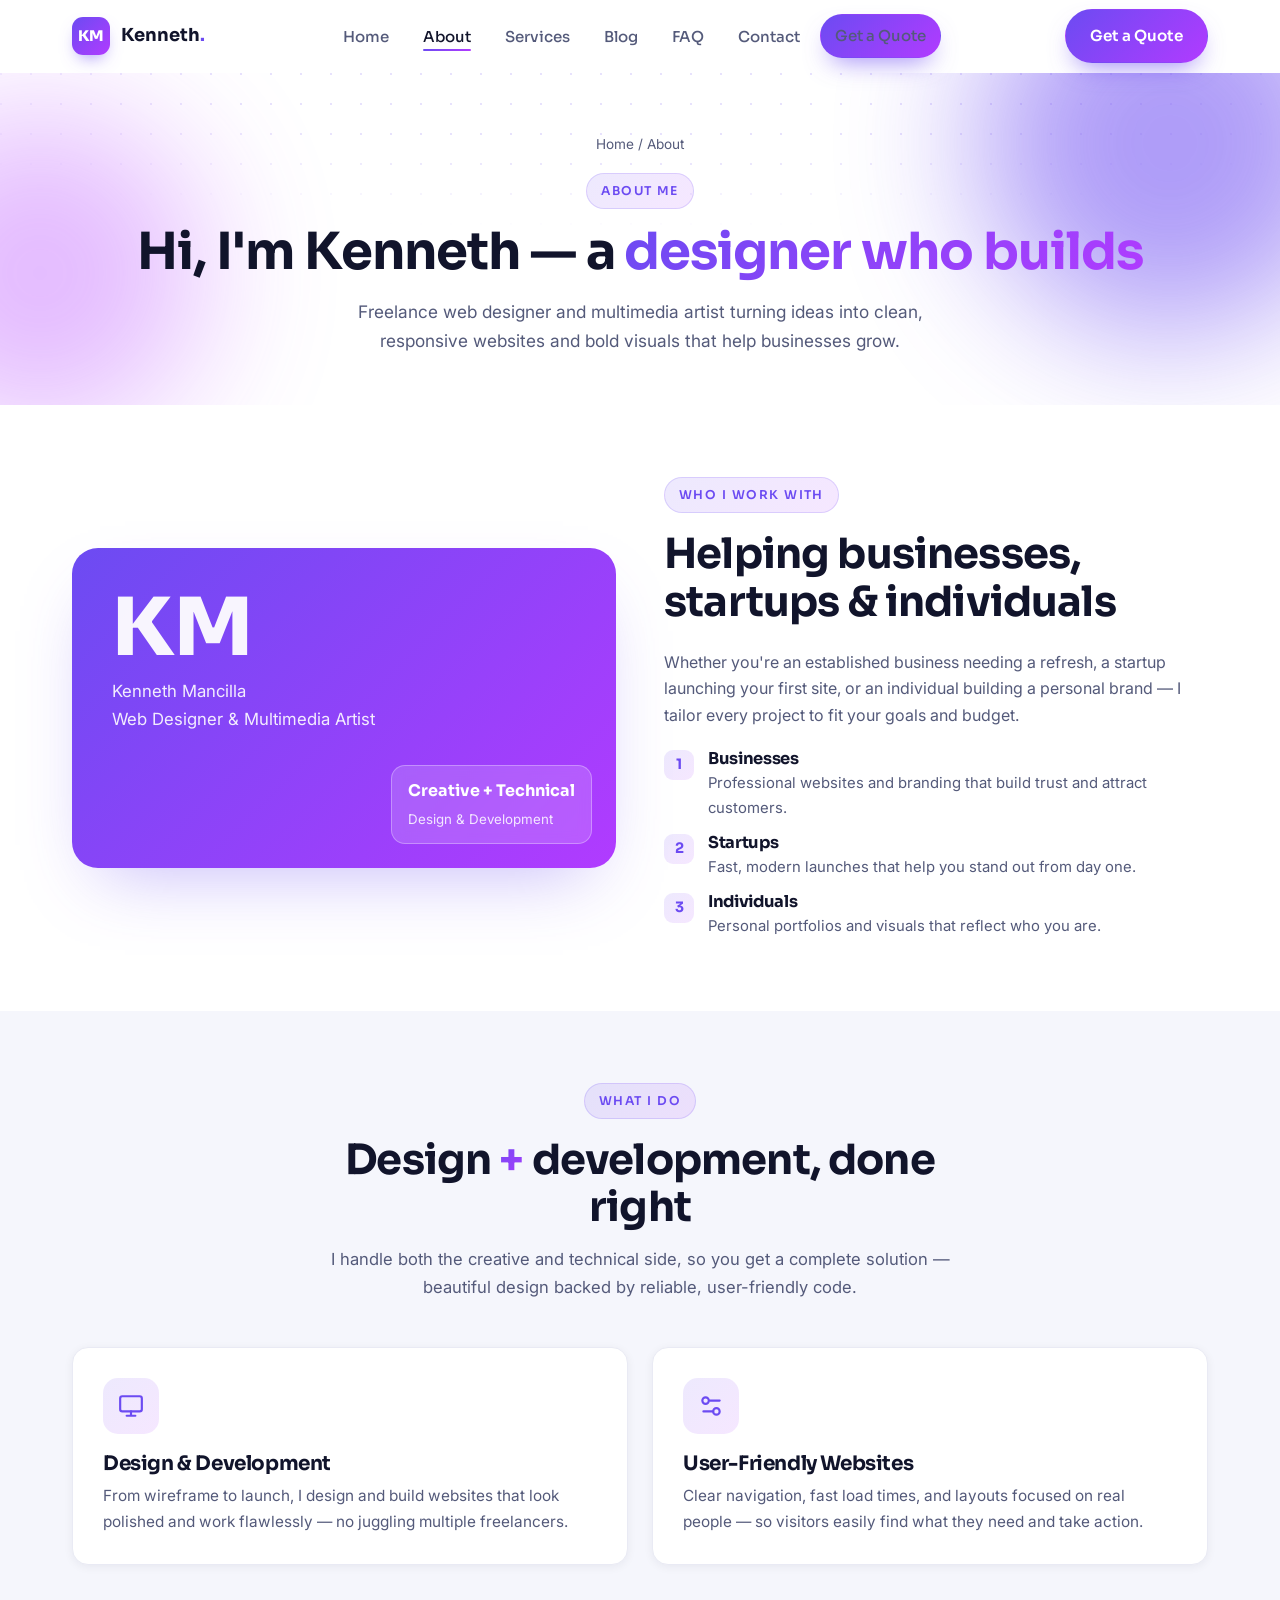
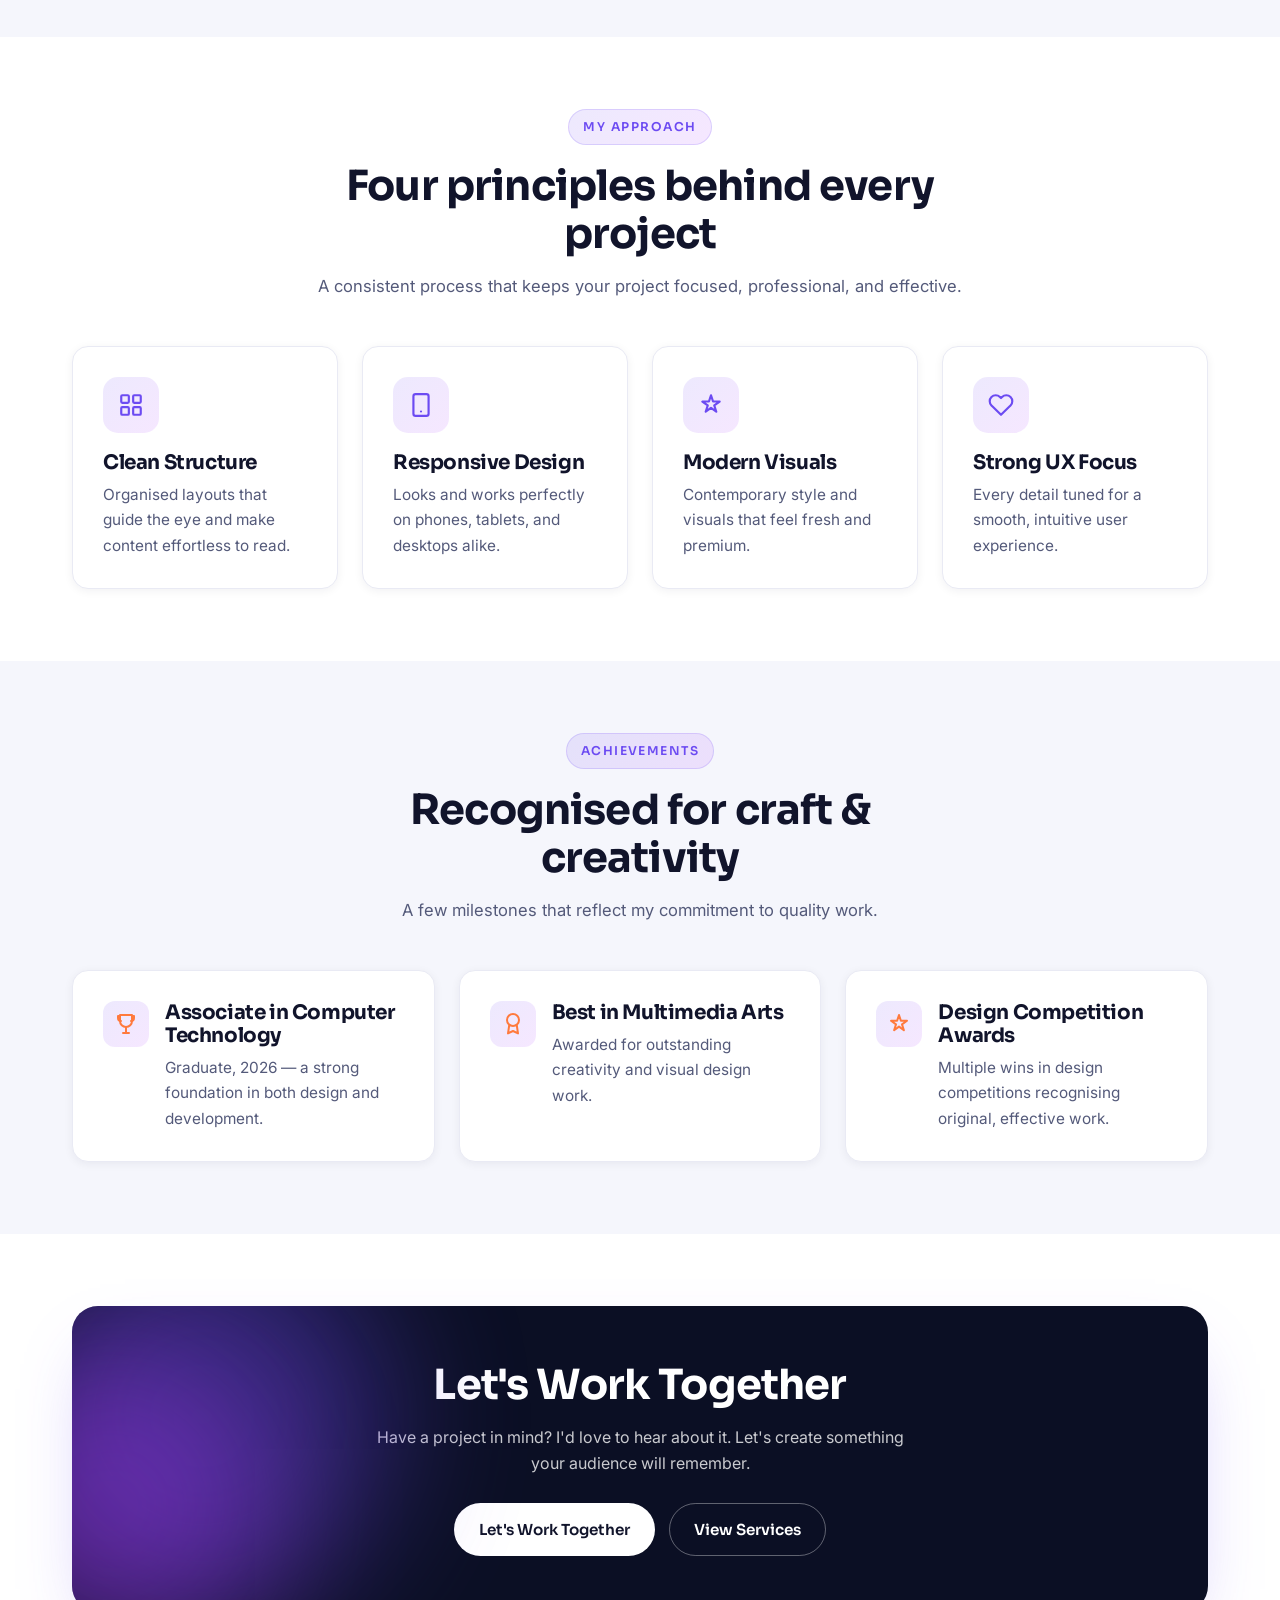
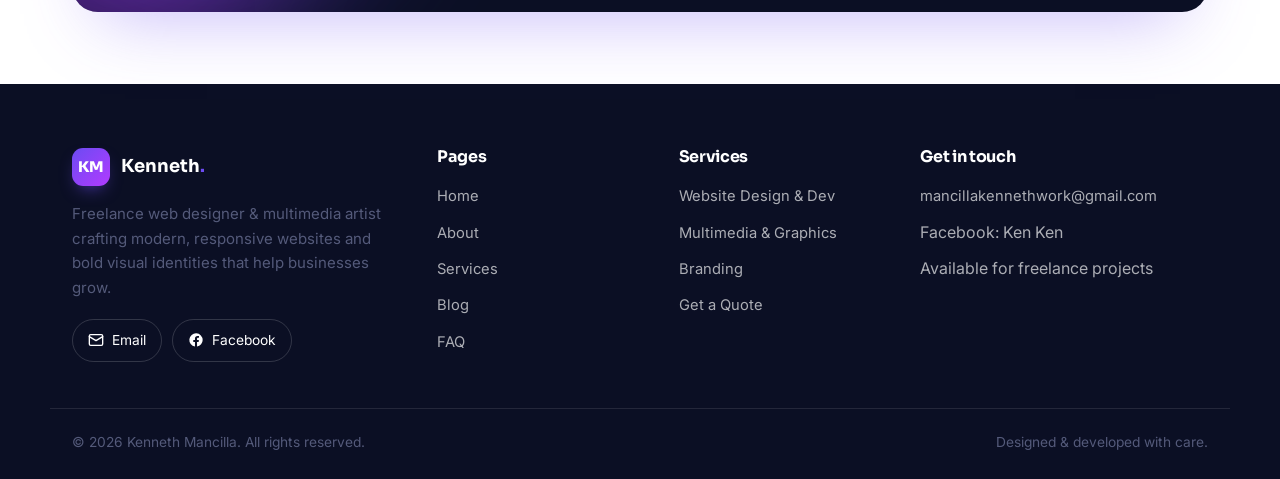
==== about.html @ 5699eede "WebDesigner" ====
<!DOCTYPE html>
<html lang="en">
<head>
  <meta charset="UTF-8" />
  <meta name="viewport" content="width=device-width, initial-scale=1.0" />
  <title>About — Kenneth Mancilla</title>
  <meta name="description" content="Learn about Kenneth Mancilla — freelance web designer and multimedia artist. Who I work with, what I do, my design approach, and achievements." />
  <link rel="icon" href="data:image/svg+xml,%3Csvg xmlns='http://www.w3.org/2000/svg' viewBox='0 0 100 100'%3E%3Crect width='100' height='100' rx='24' fill='%236c4bf2'/%3E%3Ctext x='50' y='70' font-size='56' font-family='Arial' font-weight='bold' fill='white' text-anchor='middle'%3EKM%3C/text%3E%3C/svg%3E" />
  <link rel="preconnect" href="https://fonts.googleapis.com" />
  <link rel="preconnect" href="https://fonts.gstatic.com" crossorigin />
  <link href="https://fonts.googleapis.com/css2?family=Sora:wght@400;500;600;700;800&family=Inter:wght@400;500;600;700&display=swap" rel="stylesheet" />
  <link rel="stylesheet" href="styles.css" />
</head>
<body>
  <header id="site-header"></header>

  <main>
    <!-- ================= PAGE HERO ================= -->
    <section class="page-hero">
      <div class="hero__bg" aria-hidden="true">
        <span class="blob blob-1"></span>
        <span class="blob blob-2"></span>
        <span class="grid-dots"></span>
      </div>
      <div class="container" style="position:relative;z-index:1;">
        <nav class="breadcrumbs reveal"><a href="index.html">Home</a> / <span>About</span></nav>
        <span class="eyebrow reveal">About Me</span>
        <h1 class="reveal" data-delay="80">Hi, I'm Kenneth — a <span class="gradient-text">designer who builds</span></h1>
        <p class="reveal" data-delay="160">Freelance web designer and multimedia artist turning ideas into clean, responsive websites and bold visuals that help businesses grow.</p>
      </div>
    </section>

    <!-- ================= WHO I WORK WITH / WHAT I DO ================= -->
    <section class="section">
      <div class="container split">
        <div class="reveal from-left">
          <div class="about-portrait">
            <div class="initials">KM</div>
            <div class="role">Kenneth Mancilla<br />Web Designer &amp; Multimedia Artist</div>
            <div class="badge-float">
              <strong>Creative + Technical</strong>
              <small>Design &amp; Development</small>
            </div>
          </div>
        </div>
        <div class="reveal from-right">
          <span class="eyebrow">Who I Work With</span>
          <h2>Helping businesses, startups &amp; individuals</h2>
          <p class="mt-m">Whether you're an established business needing a refresh, a startup launching your first site, or an individual building a personal brand — I tailor every project to fit your goals and budget.</p>

          <ul class="list-rows mt-m">
            <li><span class="num">1</span><div><h4>Businesses</h4><p>Professional websites and branding that build trust and attract customers.</p></div></li>
            <li><span class="num">2</span><div><h4>Startups</h4><p>Fast, modern launches that help you stand out from day one.</p></div></li>
            <li><span class="num">3</span><div><h4>Individuals</h4><p>Personal portfolios and visuals that reflect who you are.</p></div></li>
          </ul>
        </div>
      </div>
    </section>

    <!-- ================= WHAT I DO ================= -->
    <section class="section section--alt">
      <div class="container">
        <div class="section-head reveal">
          <span class="eyebrow">What I Do</span>
          <h2>Design <span class="gradient-text">+</span> development, done right</h2>
          <p>I handle both the creative and technical side, so you get a complete solution — beautiful design backed by reliable, user-friendly code.</p>
        </div>
        <div class="grid grid-2">
          <div class="card reveal">
            <div class="icon-box"><svg viewBox="0 0 24 24" fill="none" stroke="currentColor" stroke-width="2" stroke-linecap="round" stroke-linejoin="round"><rect x="2" y="3" width="20" height="14" rx="2"/><path d="M8 21h8M12 17v4"/></svg></div>
            <h3>Design &amp; Development</h3>
            <p>From wireframe to launch, I design and build websites that look polished and work flawlessly — no juggling multiple freelancers.</p>
          </div>
          <div class="card reveal" data-delay="120">
            <div class="icon-box"><svg viewBox="0 0 24 24" fill="none" stroke="currentColor" stroke-width="2" stroke-linecap="round" stroke-linejoin="round"><path d="M20 7h-9M14 17H5"/><circle cx="17" cy="17" r="3"/><circle cx="7" cy="7" r="3"/></svg></div>
            <h3>User-Friendly Websites</h3>
            <p>Clear navigation, fast load times, and layouts focused on real people — so visitors easily find what they need and take action.</p>
          </div>
        </div>
      </div>
    </section>

    <!-- ================= MY APPROACH ================= -->
    <section class="section">
      <div class="container">
        <div class="section-head reveal">
          <span class="eyebrow">My Approach</span>
          <h2>Four principles behind every project</h2>
          <p>A consistent process that keeps your project focused, professional, and effective.</p>
        </div>
        <div class="grid grid-4">
          <div class="card reveal">
            <div class="icon-box"><svg viewBox="0 0 24 24" fill="none" stroke="currentColor" stroke-width="2" stroke-linecap="round" stroke-linejoin="round"><rect x="3" y="3" width="7" height="7" rx="1"/><rect x="14" y="3" width="7" height="7" rx="1"/><rect x="3" y="14" width="7" height="7" rx="1"/><rect x="14" y="14" width="7" height="7" rx="1"/></svg></div>
            <h3>Clean Structure</h3>
            <p>Organised layouts that guide the eye and make content effortless to read.</p>
          </div>
          <div class="card reveal" data-delay="100">
            <div class="icon-box"><svg viewBox="0 0 24 24" fill="none" stroke="currentColor" stroke-width="2" stroke-linecap="round" stroke-linejoin="round"><rect x="5" y="2" width="14" height="20" rx="2"/><path d="M12 18h.01"/></svg></div>
            <h3>Responsive Design</h3>
            <p>Looks and works perfectly on phones, tablets, and desktops alike.</p>
          </div>
          <div class="card reveal" data-delay="200">
            <div class="icon-box"><svg viewBox="0 0 24 24" fill="none" stroke="currentColor" stroke-width="2" stroke-linecap="round" stroke-linejoin="round"><path d="m12 3 1.9 5.8H20l-5 3.6 1.9 5.8L12 14.6 7.1 18.2 9 12.4 4 8.8h6.1z"/></svg></div>
            <h3>Modern Visuals</h3>
            <p>Contemporary style and visuals that feel fresh and premium.</p>
          </div>
          <div class="card reveal" data-delay="300">
            <div class="icon-box"><svg viewBox="0 0 24 24" fill="none" stroke="currentColor" stroke-width="2" stroke-linecap="round" stroke-linejoin="round"><path d="M20.8 4.6a5.5 5.5 0 0 0-7.8 0L12 5.6l-1-1a5.5 5.5 0 0 0-7.8 7.8l1 1L12 21l7.8-7.6 1-1a5.5 5.5 0 0 0 0-7.8z"/></svg></div>
            <h3>Strong UX Focus</h3>
            <p>Every detail tuned for a smooth, intuitive user experience.</p>
          </div>
        </div>
      </div>
    </section>

    <!-- ================= ACHIEVEMENTS ================= -->
    <section class="section section--alt">
      <div class="container">
        <div class="section-head reveal">
          <span class="eyebrow">Achievements</span>
          <h2>Recognised for craft &amp; creativity</h2>
          <p>A few milestones that reflect my commitment to quality work.</p>
        </div>
        <div class="grid grid-3">
          <div class="card reveal">
            <div class="trophy">
              <span class="ico"><svg viewBox="0 0 24 24" fill="none" stroke="currentColor" stroke-width="2" stroke-linecap="round" stroke-linejoin="round"><path d="M6 9a6 6 0 0 0 12 0V3H6z"/><path d="M6 4H4v2a3 3 0 0 0 3 3M18 4h2v2a3 3 0 0 1-3 3M9 21h6M12 15v6"/></svg></span>
              <div><h3>Associate in Computer Technology</h3><p>Graduate, 2026 — a strong foundation in both design and development.</p></div>
            </div>
          </div>
          <div class="card reveal" data-delay="120">
            <div class="trophy">
              <span class="ico"><svg viewBox="0 0 24 24" fill="none" stroke="currentColor" stroke-width="2" stroke-linecap="round" stroke-linejoin="round"><circle cx="12" cy="8" r="6"/><path d="m8.2 13.4-1.2 8L12 19l5 2.4-1.2-8"/></svg></span>
              <div><h3>Best in Multimedia Arts</h3><p>Awarded for outstanding creativity and visual design work.</p></div>
            </div>
          </div>
          <div class="card reveal" data-delay="240">
            <div class="trophy">
              <span class="ico"><svg viewBox="0 0 24 24" fill="none" stroke="currentColor" stroke-width="2" stroke-linecap="round" stroke-linejoin="round"><path d="m12 3 1.9 5.8H20l-5 3.6 1.9 5.8L12 14.6 7.1 18.2 9 12.4 4 8.8h6.1z"/></svg></span>
              <div><h3>Design Competition Awards</h3><p>Multiple wins in design competitions recognising original, effective work.</p></div>
            </div>
          </div>
        </div>
      </div>
    </section>

    <!-- ================= CLOSING CTA ================= -->
    <section class="section">
      <div class="container">
        <div class="cta-banner reveal">
          <span class="blob blob-1" style="top:-80px;left:-60px;"></span>
          <span class="blob blob-2" style="bottom:-100px;right:-40px;"></span>
          <h2>Let's Work Together</h2>
          <p>Have a project in mind? I'd love to hear about it. Let's create something your audience will remember.</p>
          <div class="btn-row" style="justify-content:center;">
            <a href="contact.html" class="btn btn-light">Let's Work Together</a>
            <a href="services.html" class="btn btn-outline-light">View Services</a>
          </div>
        </div>
      </div>
    </section>
  </main>

  <footer id="site-footer"></footer>
  <script src="script.js"></script>
</body>
</html>
---- styles.css ----
/* =====================================================================
   Kenneth Mancilla — Portfolio & Services
   styles.css  |  Mobile-first, responsive, modern UI
   ===================================================================== */

/* ---------- 1. Design Tokens ---------- */
:root {
  --bg: #ffffff;
  --bg-alt: #f5f6fc;        /* soft section background */
  --bg-dark: #0b0f24;       /* dark sections (footer / CTA) */
  --bg-dark-2: #11162e;

  --ink: #11142b;           /* primary text / headings */
  --body: #545a7a;          /* muted body text */
  --line: #e9eaf4;          /* borders */

  --primary: #6c4bf2;       /* violet */
  --primary-d: #5839d6;
  --secondary: #b13bff;     /* magenta */
  --accent: #ff7a3d;        /* coral highlight */

  --grad: linear-gradient(135deg, #6c4bf2 0%, #b13bff 100%);
  --grad-soft: linear-gradient(135deg, rgba(108,75,242,.12), rgba(177,59,255,.12));

  --radius: 16px;
  --radius-sm: 10px;
  --radius-lg: 26px;

  --shadow-sm: 0 2px 10px rgba(17,20,43,.06);
  --shadow: 0 18px 40px -18px rgba(17,20,43,.22);
  --shadow-lg: 0 30px 70px -28px rgba(108,75,242,.40);

  --container: 1180px;
  --ease: cubic-bezier(.22,.61,.36,1);
}

/* ---------- 2. Reset & Base ---------- */
*, *::before, *::after { box-sizing: border-box; }

* { margin: 0; padding: 0; }

html { scroll-behavior: smooth; -webkit-text-size-adjust: 100%; }

body {
  font-family: 'Inter', system-ui, -apple-system, Segoe UI, Roboto, sans-serif;
  color: var(--body);
  background: var(--bg);
  line-height: 1.65;
  font-size: 16px;
  overflow-x: hidden;
}

body.nav-open { overflow: hidden; }

img { max-width: 100%; display: block; }
a { color: inherit; text-decoration: none; }
ul { list-style: none; }

h1, h2, h3, h4 {
  font-family: 'Sora', 'Inter', sans-serif;
  color: var(--ink);
  line-height: 1.15;
  font-weight: 700;
  letter-spacing: -.02em;
}

h1 { font-size: clamp(2.1rem, 5.4vw, 3.6rem); }
h2 { font-size: clamp(1.7rem, 3.6vw, 2.6rem); }
h3 { font-size: 1.25rem; }
p  { color: var(--body); }

.gradient-text {
  background: var(--grad);
  -webkit-background-clip: text;
  background-clip: text;
  -webkit-text-fill-color: transparent;
  color: transparent;
}

/* ---------- 3. Layout Helpers ---------- */
.container {
  width: 100%;
  max-width: var(--container);
  margin-inline: auto;
  padding-inline: 22px;
}

.section { padding: 72px 0; }
.section--alt { background: var(--bg-alt); }
.section--tight { padding: 56px 0; }

.section-head { max-width: 660px; margin: 0 auto 46px; text-align: center; }
.section-head.left { margin-inline: 0; text-align: left; }
.section-head p { margin-top: 14px; font-size: 1.04rem; }

.eyebrow {
  display: inline-flex;
  align-items: center;
  gap: 8px;
  font-family: 'Sora', sans-serif;
  font-size: .76rem;
  font-weight: 600;
  letter-spacing: .12em;
  text-transform: uppercase;
  color: var(--primary);
  background: var(--grad-soft);
  padding: 7px 14px;
  border-radius: 100px;
  border: 1px solid rgba(108,75,242,.18);
  margin-bottom: 18px;
}

/* ---------- 4. Buttons ---------- */
.btn {
  --btn-pad-y: 13px;
  --btn-pad-x: 24px;
  display: inline-flex;
  align-items: center;
  justify-content: center;
  gap: 9px;
  font-family: 'Sora', sans-serif;
  font-weight: 600;
  font-size: .95rem;
  padding: var(--btn-pad-y) var(--btn-pad-x);
  border-radius: 100px;
  border: 1.5px solid transparent;
  cursor: pointer;
  transition: transform .25s var(--ease), box-shadow .25s var(--ease), background .25s, color .25s, border-color .25s;
  white-space: nowrap;
}
.btn svg { width: 18px; height: 18px; }

.btn-primary {
  background: var(--grad);
  color: #fff;
  box-shadow: 0 12px 26px -10px rgba(108,75,242,.7);
}
.btn-primary:hover { transform: translateY(-3px); box-shadow: 0 20px 34px -12px rgba(108,75,242,.75); }

.btn-outline { background: #fff; color: var(--ink); border-color: var(--line); box-shadow: var(--shadow-sm); }
.btn-outline:hover { transform: translateY(-3px); border-color: var(--primary); color: var(--primary); box-shadow: var(--shadow); }

.btn-ghost { background: transparent; color: var(--ink); }
.btn-ghost:hover { color: var(--primary); }

.btn-light { background: #fff; color: var(--ink); }
.btn-light:hover { transform: translateY(-3px); box-shadow: var(--shadow); }

.btn-outline-light { background: transparent; color: #fff; border-color: rgba(255,255,255,.35); }
.btn-outline-light:hover { background: rgba(255,255,255,.12); border-color: #fff; }

.btn-block { width: 100%; }

.btn-row { display: flex; flex-wrap: wrap; gap: 14px; }

/* ---------- 5. Header / Navbar ---------- */
#site-header {
  position: sticky;
  top: 0;
  z-index: 1000;
  background: rgba(255,255,255,.82);
  backdrop-filter: saturate(180%) blur(14px);
  -webkit-backdrop-filter: saturate(180%) blur(14px);
  border-bottom: 1px solid transparent;
  transition: box-shadow .3s, border-color .3s, background .3s;
}
#site-header.scrolled { box-shadow: var(--shadow-sm); border-color: var(--line); }

.nav { height: 72px; display: flex; align-items: center; justify-content: space-between; gap: 18px; }

.brand { display: inline-flex; align-items: center; gap: 11px; font-family: 'Sora', sans-serif; font-weight: 700; color: var(--ink); font-size: 1.12rem; }
.brand__mark {
  display: grid; place-items: center;
  width: 38px; height: 38px; border-radius: 11px;
  background: var(--grad); color: #fff; font-size: .92rem; font-weight: 800;
  box-shadow: 0 8px 18px -8px rgba(108,75,242,.8);
}
.brand__text span { color: var(--primary); }

.nav__links { display: flex; align-items: center; gap: 6px; }
.nav__links a {
  position: relative;
  font-family: 'Sora', sans-serif;
  font-weight: 500;
  font-size: .94rem;
  color: var(--body);
  padding: 9px 14px;
  border-radius: 100px;
  transition: color .2s, background .2s;
}
.nav__links a::after {
  content: ''; position: absolute; left: 14px; right: 14px; bottom: 4px;
  height: 2px; background: var(--grad); border-radius: 2px;
  transform: scaleX(0); transform-origin: left; transition: transform .25s var(--ease);
}
.nav__links a:hover { color: var(--ink); }
.nav__links a:hover::after,
.nav__links a.active::after { transform: scaleX(1); }
.nav__links a.active { color: var(--ink); }

.nav__right { display: flex; align-items: center; gap: 14px; }

/* Hamburger */
.nav__toggle { display: none; flex-direction: column; justify-content: center; gap: 5px; width: 44px; height: 44px; border: 1px solid var(--line); background: #fff; border-radius: 12px; cursor: pointer; }
.nav__toggle span { display: block; width: 20px; height: 2px; margin: 0 auto; background: var(--ink); border-radius: 2px; transition: transform .3s var(--ease), opacity .2s; }
.nav__toggle.is-active span:nth-child(1) { transform: translateY(7px) rotate(45deg); }
.nav__toggle.is-active span:nth-child(2) { opacity: 0; }
.nav__toggle.is-active span:nth-child(3) { transform: translateY(-7px) rotate(-45deg); }

/* ---------- 6. Hero ---------- */
.hero { position: relative; overflow: hidden; padding: 78px 0 86px; }
.hero__bg { position: absolute; inset: 0; z-index: 0; pointer-events: none; }
.hero__bg .grid-dots {
  position: absolute; inset: 0;
  background-image: radial-gradient(circle at 1px 1px, rgba(108,75,242,.16) 1px, transparent 0);
  background-size: 30px 30px;
  -webkit-mask-image: radial-gradient(ellipse 80% 60% at 50% 0%, #000 40%, transparent 80%);
  mask-image: radial-gradient(ellipse 80% 60% at 50% 0%, #000 40%, transparent 80%);
}
.blob { position: absolute; border-radius: 50%; filter: blur(70px); opacity: .55; }
.blob-1 { width: 380px; height: 380px; background: #6c4bf2; top: -120px; right: -80px; }
.blob-2 { width: 320px; height: 320px; background: #b13bff; top: 40px; left: -120px; opacity: .35; }
.blob-3 { width: 260px; height: 260px; background: #ff7a3d; bottom: -120px; right: 24%; opacity: .25; }

.hero__inner { position: relative; z-index: 1; max-width: 880px; }
.hero h1 { margin-bottom: 20px; }
.hero h1 .accent-word { position: relative; }
.hero__lead { font-size: 1.14rem; max-width: 620px; margin-bottom: 30px; }
.hero .btn-row { margin-bottom: 40px; }

/* trust row */
.hero__trust { display: flex; flex-wrap: wrap; align-items: center; gap: 22px; }
.hero__trust-item { display: flex; align-items: center; gap: 10px; font-size: .9rem; color: var(--body); font-weight: 500; }
.hero__trust-item .dot { width: 34px; height: 34px; border-radius: 10px; display: grid; place-items: center; background: var(--grad-soft); color: var(--primary); }
.hero__trust-item .dot svg { width: 18px; height: 18px; }

/* Browser mockup visual */
.hero-visual { position: relative; margin-top: 56px; z-index: 1; }
.mockup {
  background: #fff; border: 1px solid var(--line); border-radius: var(--radius-lg);
  box-shadow: var(--shadow-lg); overflow: hidden;
}
.mockup__bar { display: flex; align-items: center; gap: 7px; padding: 14px 18px; border-bottom: 1px solid var(--line); background: #fbfbfe; }
.mockup__bar i { width: 11px; height: 11px; border-radius: 50%; background: #e2e3f0; display: inline-block; }
.mockup__bar i:nth-child(1){background:#ff5f57;} .mockup__bar i:nth-child(2){background:#febc2e;} .mockup__bar i:nth-child(3){background:#28c840;}
.mockup__bar .url { margin-left: 12px; font-size: .8rem; color: var(--body); background:#fff; border:1px solid var(--line); padding:5px 14px; border-radius:100px; }
.mockup__body { display: grid; grid-template-columns: 1.1fr .9fr; gap: 0; min-height: 230px; }
.mockup__main { padding: 26px; border-right: 1px solid var(--line); }
.mockup__line { height: 11px; border-radius: 6px; background: #eef0f8; margin-bottom: 12px; }
.mockup__line.w-70{width:70%;} .mockup__line.w-50{width:50%;} .mockup__line.w-90{width:90%;}
.mockup__pill { display:inline-block; height:26px; width:120px; border-radius:100px; background: var(--grad); margin-top: 8px; }
.mockup__side { padding: 26px; display: flex; flex-direction: column; gap: 14px; }
.mockup__card { background: var(--bg-alt); border: 1px solid var(--line); border-radius: var(--radius-sm); padding: 14px; height: 64px; }
.mockup__card .t { height: 9px; width: 60%; background:#dde0ee; border-radius:5px; margin-bottom:8px; }
.mockup__card .s { height: 7px; width: 80%; background:#eef0f8; border-radius:5px; }

/* ---------- 7. Logos / Stats ---------- */
.stats { display: grid; grid-template-columns: repeat(3, 1fr); gap: 20px; }
.stat { text-align: center; padding: 26px 16px; background: #fff; border: 1px solid var(--line); border-radius: var(--radius); box-shadow: var(--shadow-sm); transition: transform .3s var(--ease); }
.stat:hover { transform: translateY(-5px); }
.stat__num { font-family: 'Sora', sans-serif; font-weight: 800; font-size: 2.1rem; color: var(--ink); }
.stat__num span { color: var(--primary); }
.stat__label { font-size: .9rem; color: var(--body); margin-top: 4px; }

/* ---------- 8. Cards & Grids ---------- */
.grid { display: grid; gap: 24px; }
.grid-2 { grid-template-columns: repeat(2, 1fr); }
.grid-3 { grid-template-columns: repeat(3, 1fr); }
.grid-4 { grid-template-columns: repeat(4, 1fr); }

.card {
  background: #fff; border: 1px solid var(--line); border-radius: var(--radius);
  padding: 30px; box-shadow: var(--shadow-sm); transition: transform .35s var(--ease), box-shadow .35s, border-color .35s;
  height: 100%;
}
.card:hover { transform: translateY(-7px); box-shadow: var(--shadow); border-color: rgba(108,75,242,.35); }

.icon-box {
  display: grid; place-items: center; width: 56px; height: 56px; border-radius: 15px;
  background: var(--grad-soft); color: var(--primary); margin-bottom: 18px;
}
.icon-box svg { width: 26px; height: 26px; }
.card h3 { margin-bottom: 8px; }
.card p { font-size: .96rem; }

/* checklist */
.checklist { display: grid; gap: 11px; margin: 18px 0 4px; }
.checklist li { display: flex; align-items: flex-start; gap: 10px; font-size: .94rem; color: var(--body); }
.checklist .tick { flex: 0 0 auto; width: 22px; height: 22px; border-radius: 50%; background: var(--grad); color: #fff; display: grid; place-items: center; margin-top: 2px; }
.checklist .tick svg { width: 13px; height: 13px; }

/* price tag */
.price-tag { display: flex; align-items: baseline; gap: 6px; margin: 18px 0; }
.price-tag .amount { font-family: 'Sora', sans-serif; font-weight: 800; font-size: 2rem; color: var(--ink); }
.price-tag .sub { font-size: .9rem; color: var(--body); }

/* service feature card (large) */
.service-feature { display: flex; flex-direction: column; gap: 8px; }
.service-feature .head { display: flex; align-items: center; gap: 14px; }
.service-feature .head h3 { font-size: 1.4rem; }

/* ---------- 9. About page ---------- */
.split { display: grid; grid-template-columns: 1fr 1fr; gap: 48px; align-items: center; }
.about-portrait {
  border-radius: var(--radius-lg); padding: 40px; color: #fff;
  background: var(--grad); position: relative; overflow: hidden; min-height: 320px;
  box-shadow: var(--shadow-lg);
}
.about-portrait .initials { font-family: 'Sora', sans-serif; font-weight: 800; font-size: 5rem; line-height: 1; opacity: .95; }
.about-portrait .role { margin-top: 10px; font-size: 1.05rem; opacity: .9; }
.about-portrait .badge-float {
  position: absolute; right: 24px; bottom: 24px; background: rgba(255,255,255,.16);
  backdrop-filter: blur(6px); border: 1px solid rgba(255,255,255,.3); border-radius: 14px; padding: 12px 16px;
}
.about-portrait .badge-float strong { display:block; font-family:'Sora',sans-serif; }
.about-portrait .badge-float small { opacity:.85; }

.list-rows { display: grid; gap: 14px; }
.list-rows li { display: flex; gap: 14px; align-items: flex-start; }
.list-rows .num { flex: 0 0 auto; width: 30px; height: 30px; border-radius: 9px; background: var(--grad-soft); color: var(--primary); display: grid; place-items: center; font-family: 'Sora', sans-serif; font-weight: 700; font-size: .9rem; }
.list-rows h4 { font-size: 1.02rem; margin-bottom: 2px; }
.list-rows p { font-size: .93rem; }

/* achievements */
.trophy { display: flex; gap: 16px; align-items: flex-start; }
.trophy .ico { flex:0 0 auto; width: 46px; height: 46px; border-radius: 12px; background: var(--grad-soft); color: var(--accent); display:grid; place-items:center; }
.trophy .ico svg { width: 24px; height: 24px; }

/* ---------- 10. CTA Banner ---------- */
.cta-banner {
  position: relative; overflow: hidden;
  background: var(--bg-dark); color: #fff;
  border-radius: var(--radius-lg); padding: 56px 44px; text-align: center;
  box-shadow: var(--shadow-lg);
}
.cta-banner h2 { color: #fff; }
.cta-banner p { color: rgba(255,255,255,.78); max-width: 560px; margin: 14px auto 26px; }
.cta-banner .blob { opacity: .4; }

/* ---------- 11. FAQ Accordion ---------- */
.faq-list { max-width: 820px; margin: 0 auto; display: grid; gap: 14px; }
.faq__item { background: #fff; border: 1px solid var(--line); border-radius: var(--radius); box-shadow: var(--shadow-sm); overflow: hidden; transition: border-color .3s, box-shadow .3s; }
.faq__item.open { border-color: rgba(108,75,242,.4); box-shadow: var(--shadow); }
.faq__q { width: 100%; display: flex; align-items: center; justify-content: space-between; gap: 16px; text-align: left; background: none; border: none; cursor: pointer; padding: 20px 22px; font-family: 'Sora', sans-serif; font-weight: 600; font-size: 1.04rem; color: var(--ink); }
.faq__icon { flex: 0 0 auto; width: 30px; height: 30px; border-radius: 8px; background: var(--grad-soft); color: var(--primary); display: grid; place-items: center; transition: transform .35s var(--ease); position: relative; }
.faq__icon::before, .faq__icon::after { content:''; position:absolute; background: var(--primary); border-radius: 2px; }
.faq__icon::before { width: 12px; height: 2px; }
.faq__icon::after { width: 2px; height: 12px; transition: transform .35s var(--ease); }
.faq__item.open .faq__icon::after { transform: rotate(90deg); opacity: 0; }
.faq__a { max-height: 0; overflow: hidden; transition: max-height .4s var(--ease); }
.faq__a .inner { padding: 0 22px 22px; color: var(--body); }

/* ---------- 12. Blog / Article ---------- */
.article { max-width: 760px; margin: 0 auto; }
.article__meta { display: flex; flex-wrap: wrap; gap: 16px; align-items: center; font-size: .9rem; color: var(--body); margin-bottom: 18px; }
.article__meta .tag { background: var(--grad-soft); color: var(--primary); padding: 5px 12px; border-radius: 100px; font-weight: 600; }
.article h1 { font-size: clamp(1.9rem, 4vw, 2.8rem); margin-bottom: 14px; }
.article .lead { font-size: 1.15rem; color: var(--body); margin-bottom: 26px; }
.article h2 { font-size: 1.5rem; margin: 34px 0 12px; }
.article h3 { font-size: 1.15rem; margin: 22px 0 8px; }
.article p { margin-bottom: 16px; }
.article ul.bul { padding-left: 4px; display: grid; gap: 10px; margin-bottom: 18px; }
.article ul.bul li { position: relative; padding-left: 28px; color: var(--body); }
.article ul.bul li::before { content: ''; position: absolute; left: 0; top: 9px; width: 16px; height: 16px; border-radius: 5px; background: var(--grad); -webkit-mask: url("data:image/svg+xml,%3Csvg xmlns='http://www.w3.org/2000/svg' viewBox='0 0 24 24'%3E%3Cpath fill='black' d='M9 16.2 4.8 12l-1.4 1.4L9 19 21 7l-1.4-1.4z'/%3E%3C/svg%3E") center/contain no-repeat; mask: url("data:image/svg+xml,%3Csvg xmlns='http://www.w3.org/2000/svg' viewBox='0 0 24 24'%3E%3Cpath fill='black' d='M9 16.2 4.8 12l-1.4 1.4L9 19 21 7l-1.4-1.4z'/%3E%3C/svg%3E") center/contain no-repeat; }

.callout { background: var(--grad-soft); border: 1px solid rgba(108,75,242,.2); border-left: 4px solid var(--primary); border-radius: var(--radius-sm); padding: 20px 22px; margin: 24px 0; }
.callout strong { color: var(--ink); }

/* cost table */
.cost-table { width: 100%; border-collapse: collapse; margin: 18px 0; border-radius: var(--radius); overflow: hidden; box-shadow: var(--shadow-sm); }
.cost-table th, .cost-table td { padding: 14px 16px; text-align: left; border-bottom: 1px solid var(--line); font-size: .95rem; }
.cost-table thead th { background: var(--bg-alt); color: var(--ink); font-family: 'Sora', sans-serif; font-size: .85rem; }
.cost-table tbody tr:last-child td { border-bottom: none; }
.cost-table td .price { font-family: 'Sora', sans-serif; font-weight: 700; color: var(--primary); white-space: nowrap; }

/* blog grid cards */
.post-card { display: flex; flex-direction: column; }
.post-card__media { height: 150px; border-radius: 12px; background: var(--grad); margin-bottom: 16px; position: relative; overflow: hidden; display:grid; place-items:center; color:#fff; }
.post-card__media .emoji { font-size: 2.4rem; opacity:.95; }
.post-card .read { margin-top: auto; padding-top: 12px; font-family: 'Sora', sans-serif; font-weight: 600; color: var(--primary); font-size: .9rem; display:inline-flex; gap:6px; align-items:center; }

/* ---------- 13. Contact / Forms ---------- */
.contact-grid { display: grid; grid-template-columns: 1fr 1.1fr; gap: 40px; align-items: start; }
.info-list { display: grid; gap: 16px; }
.info-card { display: flex; gap: 16px; align-items: flex-start; padding: 20px; background:#fff; border:1px solid var(--line); border-radius: var(--radius); box-shadow: var(--shadow-sm); transition: transform .3s var(--ease), border-color .3s; }
.info-card:hover { transform: translateY(-4px); border-color: rgba(108,75,242,.35); }
.info-card .ico { flex:0 0 auto; width:46px; height:46px; border-radius:12px; background:var(--grad); color:#fff; display:grid; place-items:center; }
.info-card .ico svg { width:22px; height:22px; }
.info-card h4 { font-size: 1rem; margin-bottom: 2px; }
.info-card a { color: var(--primary); font-weight: 600; word-break: break-word; }
.info-card--link { cursor: pointer; text-decoration: none; color: inherit; position: relative; z-index: 2; pointer-events: auto; -webkit-tap-highlight-color: rgba(108,75,242,.15); touch-action: manipulation; }   /* whole-card clickable */
.info-card--link:focus-visible { outline: 3px solid rgba(108,75,242,.5); outline-offset: 2px; }
.info-link { color: var(--primary); font-weight: 600; display: inline-flex; align-items: center; gap: 5px; }
.info-link svg { width: 15px; height: 15px; transition: transform .25s var(--ease); }
.info-card--link:hover .info-link svg { transform: translate(2px,-2px); }

.form-card { background:#fff; border:1px solid var(--line); border-radius: var(--radius-lg); padding: 34px; box-shadow: var(--shadow); }
.form-group { margin-bottom: 18px; }
.form-group label { display:block; font-family:'Sora',sans-serif; font-weight:600; font-size:.9rem; color:var(--ink); margin-bottom: 7px; }
.form-group label .req { color: var(--accent); }
.form-control { width: 100%; padding: 13px 15px; border: 1.5px solid var(--line); border-radius: 12px; font-family: inherit; font-size: .98rem; color: var(--ink); background: #fff; transition: border-color .2s, box-shadow .2s; }
.form-control::placeholder { color: #a7abc2; }
.form-control:focus { outline: none; border-color: var(--primary); box-shadow: 0 0 0 4px rgba(108,75,242,.12); }
textarea.form-control { resize: vertical; min-height: 130px; }
.form-group.invalid .form-control { border-color: #e5484d; box-shadow: 0 0 0 4px rgba(229,72,77,.1); }
.field-error { display:none; color:#e5484d; font-size:.84rem; margin-top:6px; font-weight:500; }
.form-group.invalid .field-error { display:block; }

.form-success { display:none; align-items:center; gap:12px; background:#eafaf0; border:1px solid #b6e6c8; color:#15824b; padding:14px 16px; border-radius:12px; margin-bottom:18px; font-weight:500; }
.form-success.show { display:flex; }

/* ---------- 14. Footer ---------- */
.footer { background: var(--bg-dark); color: rgba(255,255,255,.66); padding: 64px 0 26px; }
.footer__grid { display:grid; grid-template-columns: 1.6fr 1fr 1fr 1.4fr; gap: 36px; }
.footer .brand { color:#fff; }
.footer__brand p { margin: 16px 0 18px; font-size: .94rem; max-width: 320px; }
.footer__social { display:flex; gap: 10px; }
.footer__social a { display:inline-flex; align-items:center; gap:8px; padding:9px 15px; border:1px solid rgba(255,255,255,.16); border-radius:100px; font-size:.86rem; color:#fff; transition: background .25s, border-color .25s; }
.footer__social a:hover { background: rgba(255,255,255,.1); border-color: rgba(255,255,255,.4); }
.footer__social svg { width:16px; height:16px; }
.footer__col h4 { color:#fff; font-size:1rem; margin-bottom:16px; }
.footer__col ul { display:grid; gap:10px; }
.footer__col a { font-size:.92rem; color: rgba(255,255,255,.66); transition: color .2s, padding-left .2s; }
.footer__col a:hover { color:#fff; padding-left:4px; }
.footer__bottom { display:flex; flex-wrap:wrap; justify-content:space-between; gap:10px; margin-top:46px; padding-top:22px; border-top:1px solid rgba(255,255,255,.1); font-size:.86rem; }

/* ---------- 15. Back to top ---------- */
.to-top { position: fixed; right: 22px; bottom: 22px; width: 46px; height: 46px; border-radius: 14px; border: none; background: var(--grad); color:#fff; box-shadow: var(--shadow-lg); cursor: pointer; opacity: 0; visibility: hidden; transform: translateY(14px); transition: opacity .3s, transform .3s, visibility .3s; z-index: 900; display:grid; place-items:center; }
.to-top.show { opacity:1; visibility:visible; transform: translateY(0); }
.to-top:hover { transform: translateY(-3px); }
.to-top svg { width:20px; height:20px; }

/* ---------- 16. Scroll reveal animations ---------- */
.reveal { opacity: 0; transform: translateY(26px); transition: opacity .7s var(--ease), transform .7s var(--ease); }
.reveal.in { opacity: 1; transform: none; }
.reveal.from-left { transform: translateX(-30px); }
.reveal.from-right { transform: translateX(30px); }
.reveal.from-left.in, .reveal.from-right.in { transform: none; }
@media (prefers-reduced-motion: reduce) {
  .reveal { opacity:1 !important; transform:none !important; transition:none !important; }
  html { scroll-behavior: auto; }
}

/* ---------- 17. Utilities ---------- */
.text-center { text-align:center; }
.mt-s { margin-top: 12px; } .mt-m { margin-top: 22px; } .mt-l { margin-top: 38px; }
.mb-s { margin-bottom: 12px; } .mb-m { margin-bottom: 22px; }
.muted { color: var(--body); }
.hide-mobile { } /* hook */

/* page intro header (sub pages) */
.page-hero { position: relative; overflow:hidden; padding: 60px 0 50px; text-align:center; }
.page-hero .eyebrow { margin-bottom: 14px; }
.page-hero h1 { font-size: clamp(2rem, 5vw, 3.2rem); }
.page-hero p { max-width: 600px; margin: 16px auto 0; font-size: 1.08rem; }
.breadcrumbs { font-size:.85rem; color:var(--body); margin-bottom:18px; }
.breadcrumbs a:hover { color: var(--primary); }

/* =====================================================================
   18. Responsive
   ===================================================================== */
@media (max-width: 992px) {
  .grid-4 { grid-template-columns: repeat(2, 1fr); }
  .grid-3 { grid-template-columns: repeat(2, 1fr); }
  .split { grid-template-columns: 1fr; gap: 36px; }
  .contact-grid { grid-template-columns: 1fr; }
  .footer__grid { grid-template-columns: 1fr 1fr; }
  .stats { grid-template-columns: repeat(2, 1fr); }
  .mockup__body { grid-template-columns: 1fr; }
  .mockup__main { border-right: none; border-bottom: 1px solid var(--line); }
}

@media (max-width: 820px) {
  /* Mobile navigation */
  .nav__toggle { display: flex; }
  .nav__cta { display: none; }
  .nav__links {
    position: fixed; top: 72px; left: 0; right: 0;
    flex-direction: column; align-items: stretch; gap: 4px;
    background: #fff; padding: 16px 22px 26px;
    border-bottom: 1px solid var(--line);
    box-shadow: var(--shadow);
    transform: translateY(-130%); opacity: 0; visibility: hidden;
    transition: transform .4s var(--ease), opacity .3s, visibility .3s;
    max-height: calc(100vh - 72px); overflow-y: auto;
  }
  .nav__links.open { transform: translateY(0); opacity: 1; visibility: visible; }
  .nav__links a { padding: 13px 14px; border-radius: 12px; font-size: 1.05rem; }
  .nav__links a::after { display:none; }
  .nav__links a:hover, .nav__links a.active { background: var(--grad-soft); color: var(--primary); }
  .nav__links .mobile-cta { margin-top: 10px; }
}

@media (max-width: 640px) {
  .section { padding: 54px 0; }
  .grid-2, .grid-3, .grid-4 { grid-template-columns: 1fr; }
  .stats { grid-template-columns: 1fr 1fr; }
  .footer__grid { grid-template-columns: 1fr; gap: 28px; }
  .footer__bottom { flex-direction: column; }
  .cta-banner { padding: 42px 24px; }
  .form-card { padding: 24px; }
  .btn-row .btn { flex: 1 1 100%; }
  .hero { padding: 52px 0 64px; }
  .container { padding-inline: 18px; }
}

@media (max-width: 400px) {
  .stats { grid-template-columns: 1fr; }
}
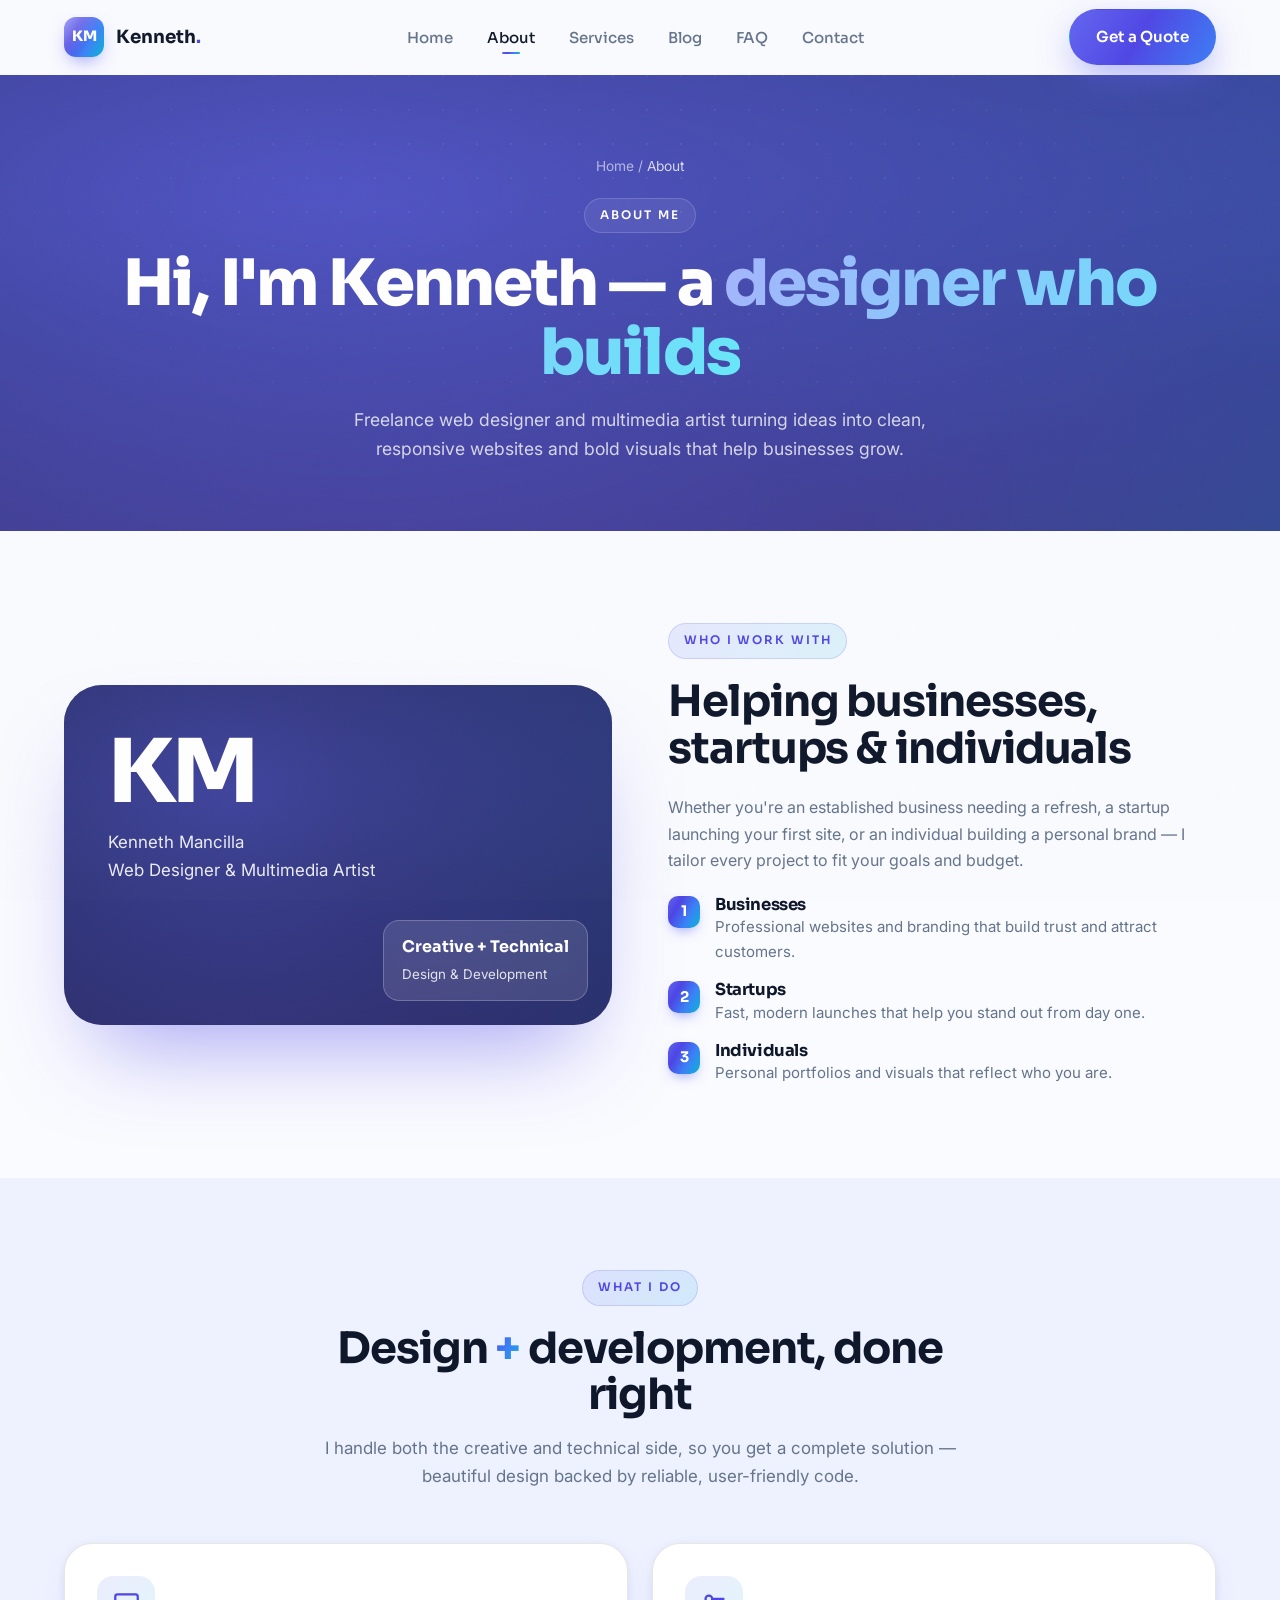
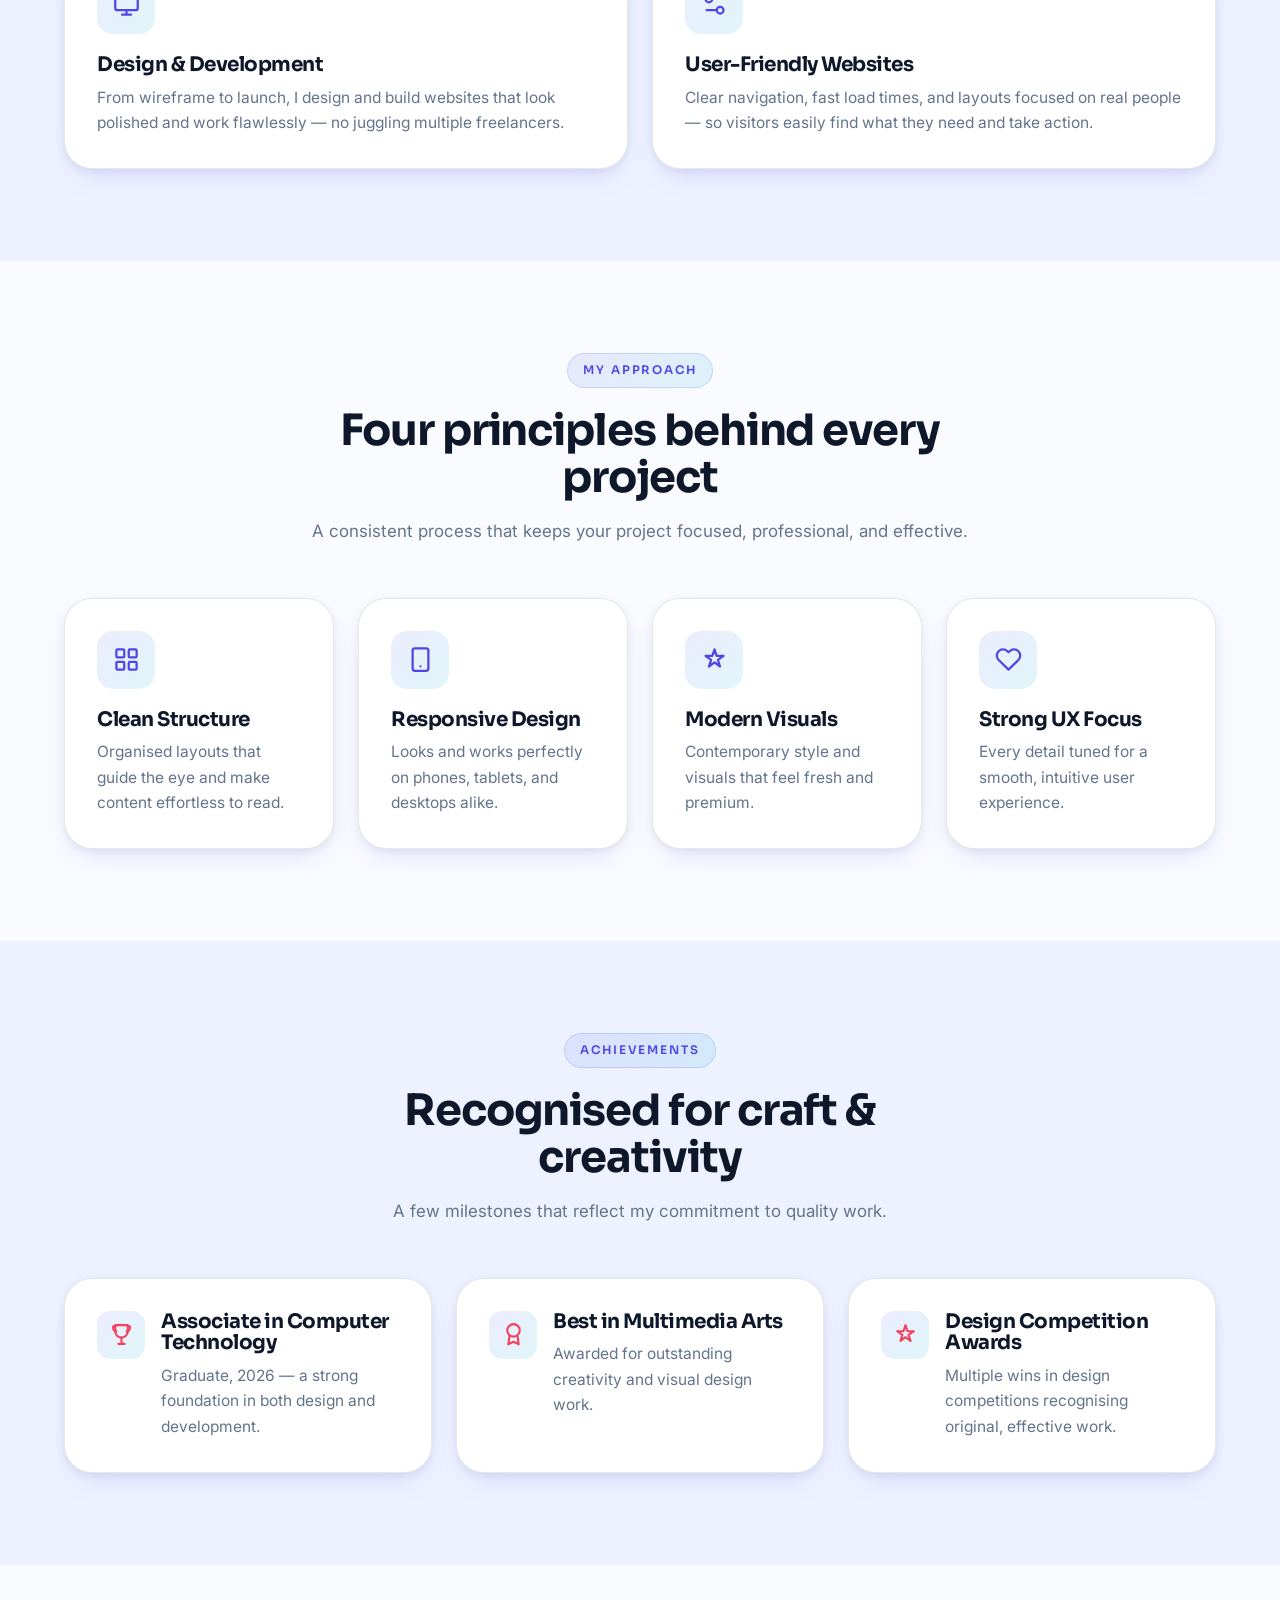
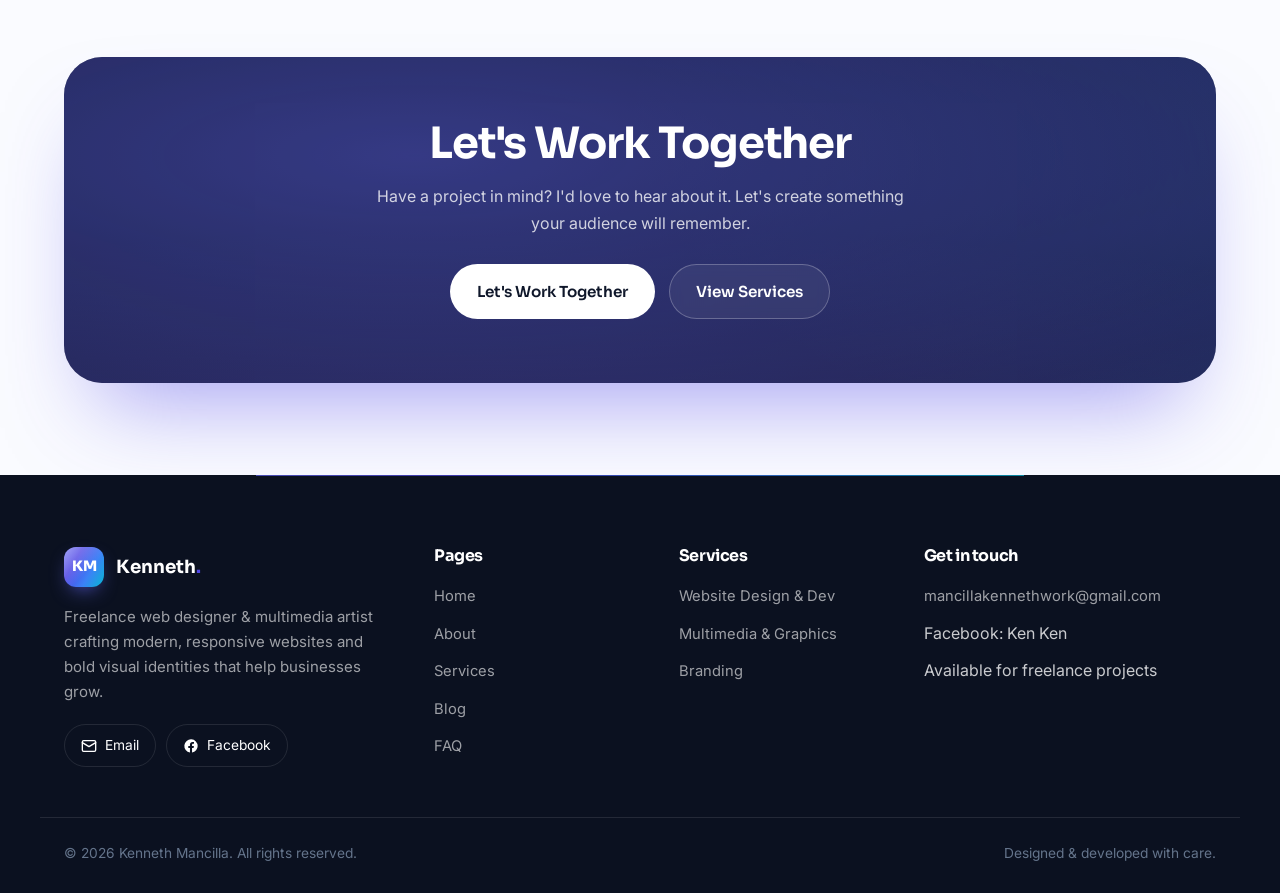
==== commit 3aca87d2: "Add files via upload" ====
--- a/about.html
+++ b/about.html
@@ -5,7 +5,7 @@
   <meta name="viewport" content="width=device-width, initial-scale=1.0" />
   <title>About — Kenneth Mancilla</title>
   <meta name="description" content="Learn about Kenneth Mancilla — freelance web designer and multimedia artist. Who I work with, what I do, my design approach, and achievements." />
-  <link rel="icon" href="data:image/svg+xml,%3Csvg xmlns='http://www.w3.org/2000/svg' viewBox='0 0 100 100'%3E%3Crect width='100' height='100' rx='24' fill='%236c4bf2'/%3E%3Ctext x='50' y='70' font-size='56' font-family='Arial' font-weight='bold' fill='white' text-anchor='middle'%3EKM%3C/text%3E%3C/svg%3E" />
+  <link rel="icon" href="data:image/svg+xml,%3Csvg xmlns='http://www.w3.org/2000/svg' viewBox='0 0 100 100'%3E%3Crect width='100' height='100' rx='24' fill='%236366F1'/%3E%3Ctext x='50' y='70' font-size='56' font-family='Arial' font-weight='bold' fill='white' text-anchor='middle'%3EKM%3C/text%3E%3C/svg%3E" />
   <link rel="preconnect" href="https://fonts.googleapis.com" />
   <link rel="preconnect" href="https://fonts.gstatic.com" crossorigin />
   <link href="https://fonts.googleapis.com/css2?family=Sora:wght@400;500;600;700;800&family=Inter:wght@400;500;600;700&display=swap" rel="stylesheet" />
--- a/styles.css
+++ b/styles.css
@@ -1,266 +1,310 @@
 /* =====================================================================
    Kenneth Mancilla — Portfolio & Services
-   styles.css  |  Mobile-first, responsive, modern UI
+   styles.css  •  "Aurora" vibrant design system (2026)
+   Indigo → Blue → Cyan gradient · coral conversion pop · premium glow
    ===================================================================== */
 
-/* ---------- 1. Design Tokens ---------- */
+/* ---------- 1. Design Tokens (vibrant / conversion-focused) ---------- */
 :root {
-  --bg: #ffffff;
-  --bg-alt: #f5f6fc;        /* soft section background */
-  --bg-dark: #0b0f24;       /* dark sections (footer / CTA) */
-  --bg-dark-2: #11162e;
-
-  --ink: #11142b;           /* primary text / headings */
-  --body: #545a7a;          /* muted body text */
-  --line: #e9eaf4;          /* borders */
-
-  --primary: #6c4bf2;       /* violet */
-  --primary-d: #5839d6;
-  --secondary: #b13bff;     /* magenta */
-  --accent: #ff7a3d;        /* coral highlight */
-
-  --grad: linear-gradient(135deg, #6c4bf2 0%, #b13bff 100%);
-  --grad-soft: linear-gradient(135deg, rgba(108,75,242,.12), rgba(177,59,255,.12));
-
-  --radius: 16px;
-  --radius-sm: 10px;
-  --radius-lg: 26px;
-
-  --shadow-sm: 0 2px 10px rgba(17,20,43,.06);
-  --shadow: 0 18px 40px -18px rgba(17,20,43,.22);
-  --shadow-lg: 0 30px 70px -28px rgba(108,75,242,.40);
-
-  --container: 1180px;
-  --ease: cubic-bezier(.22,.61,.36,1);
+  /* light surfaces (cool blue-white for a fresh, clean feel) */
+  --bg: #FAFBFF;
+  --bg-soft: #EEF2FF;
+  --bg-card: #FFFFFF;
+
+  /* ink (deep slate navy — premium, trustworthy) */
+  --ink: #0F172A;
+  --ink-soft: #1E293B;
+  --muted: #64748B;
+  --muted-2: #94A3B8;
+  --line: rgba(15, 23, 42, .10);
+  --line-2: rgba(15, 23, 42, .05);
+
+  /* dark surfaces (deep navy-black, richer than flat black) */
+  --dark: #0B1120;
+  --dark-2: #0F172A;
+  --dark-3: #1E293B;
+  --dark-card: rgba(255, 255, 255, .05);
+  --dark-line: rgba(255, 255, 255, .10);
+  --dark-text: rgba(255, 255, 255, .78);
+  --dark-muted: rgba(255, 255, 255, .6);
+
+  /* brand: vibrant indigo → blue → cyan */
+  --primary: #6366F1;        /* indigo */
+  --primary-2: #4F46E5;      /* indigo-600 */
+  --primary-3: #3B82F6;      /* blue */
+  --accent: #06B6D4;         /* cyan — fresh */
+  --accent-2: #0EA5E9;       /* sky */
+  --pop: #FB7185;            /* coral — conversion highlight (value/urgency) */
+  --pop-2: #F43F5E;          /* rose deep */
+  --gold: #FBBF24;
+
+  --grad: linear-gradient(120deg, #6366F1 0%, #4F46E5 30%, #3B82F6 65%, #06B6D4 100%);
+  --grad-2: linear-gradient(120deg, #818CF8 0%, #6366F1 50%, #06B6D4 100%);
+  --grad-pop: linear-gradient(120deg, #FB7185 0%, #F43F5E 100%);  /* warm conversion gradient */
+  --grad-text: linear-gradient(115deg, #4F46E5 0%, #3B82F6 50%, #06B6D4 100%);       /* on light bg */
+  --grad-text-light: linear-gradient(115deg, #A5B4FC 0%, #7DD3FC 55%, #67E8F9 100%); /* on dark bg */
+  --grad-soft: linear-gradient(135deg, rgba(99, 102, 241, .12), rgba(6, 182, 212, .12));
+  --mesh: radial-gradient(at 18% 18%, rgba(99, 102, 241, .60) 0px, transparent 50%),
+          radial-gradient(at 84% 14%, rgba(59, 130, 246, .50) 0px, transparent 50%),
+          radial-gradient(at 78% 82%, rgba(6, 182, 212, .45) 0px, transparent 50%),
+          radial-gradient(at 22% 88%, rgba(139, 92, 246, .45) 0px, transparent 50%);
+
+  --radius: 18px;
+  --radius-sm: 12px;
+  --radius-lg: 28px;
+  --radius-xl: 38px;
+
+  --shadow-xs: 0 1px 2px rgba(15, 23, 42, .06);
+  --shadow-sm: 0 2px 8px rgba(15, 23, 42, .06), 0 12px 30px -10px rgba(79, 70, 229, .18);
+  --shadow: 0 30px 60px -28px rgba(15, 23, 42, .32);
+  --shadow-lg: 0 50px 90px -35px rgba(79, 70, 229, .50);
+  --shadow-glow: 0 14px 38px -8px rgba(99, 102, 241, .60);
+  --shadow-pop: 0 14px 38px -8px rgba(244, 63, 94, .50);
+
+  --container: 1200px;
+  --ease: cubic-bezier(.22, .61, .36, 1);
+  --ease-out: cubic-bezier(.16, 1, .3, 1);
 }
 
 /* ---------- 2. Reset & Base ---------- */
 *, *::before, *::after { box-sizing: border-box; }
-
 * { margin: 0; padding: 0; }
 
 html { scroll-behavior: smooth; -webkit-text-size-adjust: 100%; }
 
 body {
   font-family: 'Inter', system-ui, -apple-system, Segoe UI, Roboto, sans-serif;
-  color: var(--body);
+  color: var(--muted);
   background: var(--bg);
   line-height: 1.65;
   font-size: 16px;
   overflow-x: hidden;
-}
-
+  -webkit-font-smoothing: antialiased;
+  text-rendering: optimizeLegibility;
+}
 body.nav-open { overflow: hidden; }
+
+/* subtle grain overlay */
+body::after {
+  content: '';
+  position: fixed; inset: 0; z-index: 9998; pointer-events: none;
+  opacity: .035;
+  background-image: url("data:image/svg+xml,%3Csvg xmlns='http://www.w3.org/2000/svg' width='160' height='160'%3E%3Cfilter id='n'%3E%3CfeTurbulence type='fractalNoise' baseFrequency='.85' numOctaves='3'/%3E%3C/filter%3E%3Crect width='100%25' height='100%25' filter='url(%23n)'/%3E%3C/svg%3E");
+}
 
 img { max-width: 100%; display: block; }
 a { color: inherit; text-decoration: none; }
 ul { list-style: none; }
+button { font-family: inherit; }
 
 h1, h2, h3, h4 {
   font-family: 'Sora', 'Inter', sans-serif;
   color: var(--ink);
-  line-height: 1.15;
+  line-height: 1.08;
   font-weight: 700;
-  letter-spacing: -.02em;
-}
-
-h1 { font-size: clamp(2.1rem, 5.4vw, 3.6rem); }
-h2 { font-size: clamp(1.7rem, 3.6vw, 2.6rem); }
+  letter-spacing: -.025em;
+}
+h1 { font-size: clamp(2.3rem, 5.8vw, 4rem); }
+h2 { font-size: clamp(1.8rem, 3.8vw, 2.7rem); }
 h3 { font-size: 1.25rem; }
-p  { color: var(--body); }
-
+p { color: var(--muted); }
+
+/* gradient text adapts to its background */
 .gradient-text {
-  background: var(--grad);
-  -webkit-background-clip: text;
-  background-clip: text;
-  -webkit-text-fill-color: transparent;
-  color: transparent;
-}
-
-/* ---------- 3. Layout Helpers ---------- */
-.container {
-  width: 100%;
-  max-width: var(--container);
-  margin-inline: auto;
-  padding-inline: 22px;
-}
-
-.section { padding: 72px 0; }
-.section--alt { background: var(--bg-alt); }
-.section--tight { padding: 56px 0; }
-
-.section-head { max-width: 660px; margin: 0 auto 46px; text-align: center; }
+  background: var(--grad-text);
+  -webkit-background-clip: text; background-clip: text;
+  -webkit-text-fill-color: transparent; color: transparent;
+}
+.hero .gradient-text,
+.page-hero .gradient-text,
+.cta-banner .gradient-text {
+  background: var(--grad-text-light);
+  -webkit-background-clip: text; background-clip: text;
+  -webkit-text-fill-color: transparent; color: transparent;
+}
+
+::selection { background: var(--primary); color: #fff; }
+
+/* ---------- 3. Layout ---------- */
+.container { width: 100%; max-width: var(--container); margin-inline: auto; padding-inline: 24px; }
+
+.section { padding: 92px 0; position: relative; }
+.section--alt { background: var(--bg-soft); }
+.section--tight { padding: 64px 0; }
+
+.section-head { max-width: 680px; margin: 0 auto 52px; text-align: center; }
 .section-head.left { margin-inline: 0; text-align: left; }
-.section-head p { margin-top: 14px; font-size: 1.04rem; }
+.section-head p { margin-top: 16px; font-size: 1.06rem; }
 
 .eyebrow {
-  display: inline-flex;
-  align-items: center;
-  gap: 8px;
-  font-family: 'Sora', sans-serif;
-  font-size: .76rem;
-  font-weight: 600;
-  letter-spacing: .12em;
-  text-transform: uppercase;
-  color: var(--primary);
-  background: var(--grad-soft);
-  padding: 7px 14px;
-  border-radius: 100px;
-  border: 1px solid rgba(108,75,242,.18);
-  margin-bottom: 18px;
+  display: inline-flex; align-items: center; gap: 8px;
+  font-family: 'Sora', sans-serif; font-size: .74rem; font-weight: 600;
+  letter-spacing: .16em; text-transform: uppercase; color: var(--primary-2);
+  background: var(--grad-soft); padding: 7px 15px; border-radius: 100px;
+  border: 1px solid rgba(99, 102, 241, .20); margin-bottom: 20px;
 }
 
 /* ---------- 4. Buttons ---------- */
 .btn {
-  --btn-pad-y: 13px;
-  --btn-pad-x: 24px;
-  display: inline-flex;
-  align-items: center;
-  justify-content: center;
-  gap: 9px;
-  font-family: 'Sora', sans-serif;
-  font-weight: 600;
-  font-size: .95rem;
-  padding: var(--btn-pad-y) var(--btn-pad-x);
-  border-radius: 100px;
-  border: 1.5px solid transparent;
-  cursor: pointer;
-  transition: transform .25s var(--ease), box-shadow .25s var(--ease), background .25s, color .25s, border-color .25s;
+  --btn-pad-y: 14px; --btn-pad-x: 26px;
+  position: relative;
+  display: inline-flex; align-items: center; justify-content: center; gap: 9px;
+  font-family: 'Sora', sans-serif; font-weight: 600; font-size: .95rem;
+  padding: var(--btn-pad-y) var(--btn-pad-x); border-radius: 100px;
+  border: 1.5px solid transparent; cursor: pointer; isolation: isolate;
+  transition: transform .3s var(--ease-out), box-shadow .3s var(--ease-out), background .3s, color .3s, border-color .3s;
   white-space: nowrap;
 }
-.btn svg { width: 18px; height: 18px; }
-
-.btn-primary {
-  background: var(--grad);
-  color: #fff;
-  box-shadow: 0 12px 26px -10px rgba(108,75,242,.7);
-}
-.btn-primary:hover { transform: translateY(-3px); box-shadow: 0 20px 34px -12px rgba(108,75,242,.75); }
-
-.btn-outline { background: #fff; color: var(--ink); border-color: var(--line); box-shadow: var(--shadow-sm); }
-.btn-outline:hover { transform: translateY(-3px); border-color: var(--primary); color: var(--primary); box-shadow: var(--shadow); }
+.btn svg { width: 18px; height: 18px; transition: transform .3s var(--ease-out); }
+.btn:hover svg { transform: translateX(3px); }
+
+.btn-primary { background: var(--grad); background-size: 160% 160%; color: #fff; box-shadow: var(--shadow-glow); }
+.btn-primary:hover { transform: translateY(-3px); background-position: 100% 0; box-shadow: 0 22px 44px -12px rgba(99, 102, 241, .65); }
+
+/* warm "pop" CTA — maximum conversion attention */
+.btn-pop { background: var(--grad-pop); background-size: 160% 160%; color: #fff; box-shadow: var(--shadow-pop); }
+.btn-pop:hover { transform: translateY(-3px); background-position: 100% 0; box-shadow: 0 22px 44px -12px rgba(244, 63, 94, .65); }
+
+.btn-outline { background: #fff; color: var(--ink); border-color: var(--line); box-shadow: var(--shadow-xs); }
+.btn-outline:hover { transform: translateY(-3px); border-color: transparent; color: var(--primary-2); box-shadow: var(--shadow-sm); }
+.btn-outline::after { content: ''; position: absolute; inset: 0; border-radius: inherit; padding: 1.5px; background: var(--grad); -webkit-mask: linear-gradient(#000 0 0) content-box, linear-gradient(#000 0 0); -webkit-mask-composite: xor; mask-composite: exclude; opacity: 0; transition: opacity .3s; }
+.btn-outline:hover::after { opacity: 1; }
 
 .btn-ghost { background: transparent; color: var(--ink); }
-.btn-ghost:hover { color: var(--primary); }
+.btn-ghost:hover { color: var(--primary-2); }
 
 .btn-light { background: #fff; color: var(--ink); }
 .btn-light:hover { transform: translateY(-3px); box-shadow: var(--shadow); }
 
-.btn-outline-light { background: transparent; color: #fff; border-color: rgba(255,255,255,.35); }
-.btn-outline-light:hover { background: rgba(255,255,255,.12); border-color: #fff; }
+.btn-outline-light { background: rgba(255, 255, 255, .06); color: #fff; border-color: rgba(255, 255, 255, .25); backdrop-filter: blur(6px); }
+.btn-outline-light:hover { background: rgba(255, 255, 255, .16); border-color: #fff; transform: translateY(-3px); }
 
 .btn-block { width: 100%; }
-
 .btn-row { display: flex; flex-wrap: wrap; gap: 14px; }
 
-/* ---------- 5. Header / Navbar ---------- */
+/* ---------- 5. Header / Navbar (glass) ---------- */
 #site-header {
-  position: sticky;
-  top: 0;
-  z-index: 1000;
-  background: rgba(255,255,255,.82);
-  backdrop-filter: saturate(180%) blur(14px);
-  -webkit-backdrop-filter: saturate(180%) blur(14px);
+  position: sticky; top: 0; z-index: 1000;
+  background: rgba(250, 251, 255, .72);
+  backdrop-filter: saturate(180%) blur(18px);
+  -webkit-backdrop-filter: saturate(180%) blur(18px);
   border-bottom: 1px solid transparent;
-  transition: box-shadow .3s, border-color .3s, background .3s;
-}
-#site-header.scrolled { box-shadow: var(--shadow-sm); border-color: var(--line); }
-
-.nav { height: 72px; display: flex; align-items: center; justify-content: space-between; gap: 18px; }
-
-.brand { display: inline-flex; align-items: center; gap: 11px; font-family: 'Sora', sans-serif; font-weight: 700; color: var(--ink); font-size: 1.12rem; }
+  transition: box-shadow .35s, border-color .35s, background .35s;
+}
+#site-header.scrolled { box-shadow: 0 6px 30px -14px rgba(15, 23, 42, .14); border-color: var(--line); }
+
+.nav { height: 74px; display: flex; align-items: center; justify-content: space-between; gap: 18px; }
+
+.brand { display: inline-flex; align-items: center; gap: 12px; font-family: 'Sora', sans-serif; font-weight: 700; color: var(--ink); font-size: 1.14rem; }
 .brand__mark {
-  display: grid; place-items: center;
-  width: 38px; height: 38px; border-radius: 11px;
-  background: var(--grad); color: #fff; font-size: .92rem; font-weight: 800;
-  box-shadow: 0 8px 18px -8px rgba(108,75,242,.8);
-}
-.brand__text span { color: var(--primary); }
-
-.nav__links { display: flex; align-items: center; gap: 6px; }
+  display: grid; place-items: center; width: 40px; height: 40px; border-radius: 12px;
+  background: var(--grad); color: #fff; font-size: .9rem; font-weight: 800;
+  box-shadow: 0 8px 20px -8px rgba(99, 102, 241, .9);
+  position: relative;
+}
+.brand__mark::after { content: ''; position: absolute; inset: 0; border-radius: inherit; background: linear-gradient(135deg, rgba(255,255,255,.4), transparent 60%); }
+.brand__text span { color: var(--primary-2); }
+
+.nav__links { display: flex; align-items: center; gap: 4px; }
 .nav__links a {
-  position: relative;
-  font-family: 'Sora', sans-serif;
-  font-weight: 500;
-  font-size: .94rem;
-  color: var(--body);
-  padding: 9px 14px;
-  border-radius: 100px;
-  transition: color .2s, background .2s;
+  position: relative; font-family: 'Sora', sans-serif; font-weight: 500; font-size: .94rem;
+  color: var(--muted); padding: 9px 15px; border-radius: 100px;
+  transition: color .25s, background .25s;
 }
 .nav__links a::after {
-  content: ''; position: absolute; left: 14px; right: 14px; bottom: 4px;
-  height: 2px; background: var(--grad); border-radius: 2px;
-  transform: scaleX(0); transform-origin: left; transition: transform .25s var(--ease);
+  content: ''; position: absolute; left: 50%; bottom: 2px; transform: translateX(-50%);
+  width: 0; height: 2px; background: var(--grad); border-radius: 2px; transition: width .3s var(--ease-out);
 }
 .nav__links a:hover { color: var(--ink); }
-.nav__links a:hover::after,
-.nav__links a.active::after { transform: scaleX(1); }
+.nav__links a:hover::after, .nav__links a.active::after { width: 18px; }
 .nav__links a.active { color: var(--ink); }
 
 .nav__right { display: flex; align-items: center; gap: 14px; }
 
-/* Hamburger */
-.nav__toggle { display: none; flex-direction: column; justify-content: center; gap: 5px; width: 44px; height: 44px; border: 1px solid var(--line); background: #fff; border-radius: 12px; cursor: pointer; }
-.nav__toggle span { display: block; width: 20px; height: 2px; margin: 0 auto; background: var(--ink); border-radius: 2px; transition: transform .3s var(--ease), opacity .2s; }
+/* The in-menu "Get a Quote" button is only shown inside the mobile dropdown.
+   On desktop we keep ONLY the right-hand button (.nav__cta). */
+.nav__links .mobile-cta { display: none; }
+
+.nav__toggle { display: none; flex-direction: column; justify-content: center; gap: 5px; width: 46px; height: 46px; border: 1px solid var(--line); background: #fff; border-radius: 13px; cursor: pointer; }
+.nav__toggle span { display: block; width: 20px; height: 2px; margin: 0 auto; background: var(--ink); border-radius: 2px; transition: transform .35s var(--ease), opacity .2s; }
 .nav__toggle.is-active span:nth-child(1) { transform: translateY(7px) rotate(45deg); }
 .nav__toggle.is-active span:nth-child(2) { opacity: 0; }
 .nav__toggle.is-active span:nth-child(3) { transform: translateY(-7px) rotate(-45deg); }
 
-/* ---------- 6. Hero ---------- */
-.hero { position: relative; overflow: hidden; padding: 78px 0 86px; }
-.hero__bg { position: absolute; inset: 0; z-index: 0; pointer-events: none; }
+/* ---------- 6. Hero (dark aurora) ---------- */
+.hero {
+  position: relative; overflow: hidden;
+  background: var(--dark);
+  color: var(--dark-text);
+  padding: 110px 0 96px;
+  isolation: isolate;
+}
+.hero__bg { position: absolute; inset: 0; z-index: -1; pointer-events: none; }
+.hero__bg::before {
+  content: ''; position: absolute; inset: -20%;
+  background: var(--mesh); background-size: 180% 180%;
+  animation: meshFloat 18s ease-in-out infinite alternate;
+  filter: blur(8px);
+}
 .hero__bg .grid-dots {
   position: absolute; inset: 0;
-  background-image: radial-gradient(circle at 1px 1px, rgba(108,75,242,.16) 1px, transparent 0);
-  background-size: 30px 30px;
-  -webkit-mask-image: radial-gradient(ellipse 80% 60% at 50% 0%, #000 40%, transparent 80%);
-  mask-image: radial-gradient(ellipse 80% 60% at 50% 0%, #000 40%, transparent 80%);
-}
-.blob { position: absolute; border-radius: 50%; filter: blur(70px); opacity: .55; }
-.blob-1 { width: 380px; height: 380px; background: #6c4bf2; top: -120px; right: -80px; }
-.blob-2 { width: 320px; height: 320px; background: #b13bff; top: 40px; left: -120px; opacity: .35; }
-.blob-3 { width: 260px; height: 260px; background: #ff7a3d; bottom: -120px; right: 24%; opacity: .25; }
-
-.hero__inner { position: relative; z-index: 1; max-width: 880px; }
-.hero h1 { margin-bottom: 20px; }
-.hero h1 .accent-word { position: relative; }
-.hero__lead { font-size: 1.14rem; max-width: 620px; margin-bottom: 30px; }
-.hero .btn-row { margin-bottom: 40px; }
-
-/* trust row */
-.hero__trust { display: flex; flex-wrap: wrap; align-items: center; gap: 22px; }
-.hero__trust-item { display: flex; align-items: center; gap: 10px; font-size: .9rem; color: var(--body); font-weight: 500; }
-.hero__trust-item .dot { width: 34px; height: 34px; border-radius: 10px; display: grid; place-items: center; background: var(--grad-soft); color: var(--primary); }
-.hero__trust-item .dot svg { width: 18px; height: 18px; }
-
-/* Browser mockup visual */
-.hero-visual { position: relative; margin-top: 56px; z-index: 1; }
+  background-image: radial-gradient(circle at 1px 1px, rgba(255, 255, 255, .07) 1px, transparent 0);
+  background-size: 34px 34px;
+  -webkit-mask-image: radial-gradient(ellipse 75% 65% at 50% 35%, #000 35%, transparent 80%);
+  mask-image: radial-gradient(ellipse 75% 65% at 50% 35%, #000 35%, transparent 80%);
+}
+@keyframes meshFloat { 0% { transform: rotate(0deg) scale(1); } 100% { transform: rotate(6deg) scale(1.12); } }
+
+.hero .eyebrow {
+  color: #fff; background: rgba(255, 255, 255, .07); border-color: rgba(255, 255, 255, .16);
+  backdrop-filter: blur(6px);
+}
+.hero .eyebrow .pulse { width: 8px; height: 8px; border-radius: 50%; background: var(--pop); box-shadow: 0 0 0 0 rgba(251, 113, 133, .8); animation: pulse 2s infinite; }
+@keyframes pulse { 0% { box-shadow: 0 0 0 0 rgba(251, 113, 133, .7); } 70% { box-shadow: 0 0 0 9px rgba(251, 113, 133, 0); } 100% { box-shadow: 0 0 0 0 rgba(251, 113, 133, 0); } }
+
+.hero h1 { color: #fff; margin-bottom: 22px; font-weight: 800; letter-spacing: -.035em; }
+.hero__lead { font-size: 1.16rem; max-width: 620px; margin-bottom: 34px; color: var(--dark-text); }
+.hero .btn-row { margin-bottom: 44px; }
+
+.hero__trust { display: flex; flex-wrap: wrap; align-items: center; gap: 14px 26px; }
+.hero__trust-item { display: flex; align-items: center; gap: 10px; font-size: .92rem; color: var(--dark-text); font-weight: 500; }
+.hero__trust-item .dot { width: 30px; height: 30px; border-radius: 9px; display: grid; place-items: center; background: rgba(255, 255, 255, .08); color: #fff; border: 1px solid rgba(255, 255, 255, .14); }
+.hero__trust-item .dot svg { width: 16px; height: 16px; }
+
+/* browser mockup */
+.hero-visual { position: relative; margin-top: 60px; z-index: 1; }
+.hero-visual::before { content: ''; position: absolute; inset: -2px -2px 30% -2px; background: var(--grad); filter: blur(50px); opacity: .4; z-index: -1; border-radius: var(--radius-xl); }
 .mockup {
-  background: #fff; border: 1px solid var(--line); border-radius: var(--radius-lg);
+  background: #fff; border: 1px solid var(--dark-line); border-radius: var(--radius-lg);
   box-shadow: var(--shadow-lg); overflow: hidden;
 }
 .mockup__bar { display: flex; align-items: center; gap: 7px; padding: 14px 18px; border-bottom: 1px solid var(--line); background: #fbfbfe; }
-.mockup__bar i { width: 11px; height: 11px; border-radius: 50%; background: #e2e3f0; display: inline-block; }
-.mockup__bar i:nth-child(1){background:#ff5f57;} .mockup__bar i:nth-child(2){background:#febc2e;} .mockup__bar i:nth-child(3){background:#28c840;}
-.mockup__bar .url { margin-left: 12px; font-size: .8rem; color: var(--body); background:#fff; border:1px solid var(--line); padding:5px 14px; border-radius:100px; }
-.mockup__body { display: grid; grid-template-columns: 1.1fr .9fr; gap: 0; min-height: 230px; }
-.mockup__main { padding: 26px; border-right: 1px solid var(--line); }
-.mockup__line { height: 11px; border-radius: 6px; background: #eef0f8; margin-bottom: 12px; }
-.mockup__line.w-70{width:70%;} .mockup__line.w-50{width:50%;} .mockup__line.w-90{width:90%;}
-.mockup__pill { display:inline-block; height:26px; width:120px; border-radius:100px; background: var(--grad); margin-top: 8px; }
+.mockup__bar i { width: 11px; height: 11px; border-radius: 50%; display: inline-block; }
+.mockup__bar i:nth-child(1) { background: #ff5f57; } .mockup__bar i:nth-child(2) { background: #febc2e; } .mockup__bar i:nth-child(3) { background: #28c840; }
+.mockup__bar .url { margin-left: 12px; font-size: .8rem; color: var(--muted); background: #fff; border: 1px solid var(--line); padding: 5px 14px; border-radius: 100px; }
+.mockup__body { display: grid; grid-template-columns: 1.1fr .9fr; min-height: 240px; }
+.mockup__main { padding: 28px; border-right: 1px solid var(--line); }
+.mockup__line { height: 11px; border-radius: 6px; background: #eef0f8; margin-bottom: 13px; }
+.mockup__line.w-70 { width: 70%; } .mockup__line.w-50 { width: 50%; } .mockup__line.w-90 { width: 90%; }
+.mockup__pill { display: inline-block; height: 26px; width: 120px; border-radius: 100px; background: var(--grad); margin-top: 10px; }
 .mockup__side { padding: 26px; display: flex; flex-direction: column; gap: 14px; }
-.mockup__card { background: var(--bg-alt); border: 1px solid var(--line); border-radius: var(--radius-sm); padding: 14px; height: 64px; }
-.mockup__card .t { height: 9px; width: 60%; background:#dde0ee; border-radius:5px; margin-bottom:8px; }
-.mockup__card .s { height: 7px; width: 80%; background:#eef0f8; border-radius:5px; }
-
-/* ---------- 7. Logos / Stats ---------- */
-.stats { display: grid; grid-template-columns: repeat(3, 1fr); gap: 20px; }
-.stat { text-align: center; padding: 26px 16px; background: #fff; border: 1px solid var(--line); border-radius: var(--radius); box-shadow: var(--shadow-sm); transition: transform .3s var(--ease); }
-.stat:hover { transform: translateY(-5px); }
-.stat__num { font-family: 'Sora', sans-serif; font-weight: 800; font-size: 2.1rem; color: var(--ink); }
-.stat__num span { color: var(--primary); }
-.stat__label { font-size: .9rem; color: var(--body); margin-top: 4px; }
+.mockup__card { background: var(--bg-soft); border: 1px solid var(--line); border-radius: var(--radius-sm); padding: 14px; height: 64px; }
+.mockup__card .t { height: 9px; width: 60%; background: #dde0ee; border-radius: 5px; margin-bottom: 8px; }
+.mockup__card .s { height: 7px; width: 80%; background: #eef0f8; border-radius: 5px; }
+
+/* ---------- 7. Stats ---------- */
+.stats { display: grid; grid-template-columns: repeat(3, 1fr); gap: 18px; }
+.stat {
+  position: relative; text-align: center; padding: 32px 18px;
+  background: var(--bg-card); border: 1px solid var(--line); border-radius: var(--radius);
+  box-shadow: var(--shadow-xs); transition: transform .4s var(--ease-out), box-shadow .4s;
+}
+.stat::before { content: ''; position: absolute; inset: 0; border-radius: inherit; padding: 1px; background: var(--grad); -webkit-mask: linear-gradient(#000 0 0) content-box, linear-gradient(#000 0 0); -webkit-mask-composite: xor; mask-composite: exclude; opacity: 0; transition: opacity .4s; }
+.stat:hover { transform: translateY(-6px); box-shadow: var(--shadow); }
+.stat:hover::before { opacity: 1; }
+.stat__num { font-family: 'Sora', sans-serif; font-weight: 800; font-size: 2.3rem; color: var(--ink); letter-spacing: -.03em; }
+.stat__num span { background: var(--grad-text); -webkit-background-clip: text; background-clip: text; -webkit-text-fill-color: transparent; }
+.stat__label { font-size: .92rem; color: var(--muted); margin-top: 4px; }
 
 /* ---------- 8. Cards & Grids ---------- */
 .grid { display: grid; gap: 24px; }
@@ -269,239 +313,258 @@
 .grid-4 { grid-template-columns: repeat(4, 1fr); }
 
 .card {
-  background: #fff; border: 1px solid var(--line); border-radius: var(--radius);
-  padding: 30px; box-shadow: var(--shadow-sm); transition: transform .35s var(--ease), box-shadow .35s, border-color .35s;
-  height: 100%;
-}
-.card:hover { transform: translateY(-7px); box-shadow: var(--shadow); border-color: rgba(108,75,242,.35); }
+  position: relative; background: var(--bg-card); border: 1px solid var(--line);
+  border-radius: var(--radius-lg); padding: 32px; box-shadow: var(--shadow-sm);
+  transition: transform .4s var(--ease-out), box-shadow .4s, border-color .4s; height: 100%;
+}
+.card::before { content: ''; position: absolute; inset: 0; border-radius: inherit; padding: 1.5px; background: var(--grad); -webkit-mask: linear-gradient(#000 0 0) content-box, linear-gradient(#000 0 0); -webkit-mask-composite: xor; mask-composite: exclude; opacity: 0; transition: opacity .45s; }
+.card:hover { transform: translateY(-8px); box-shadow: var(--shadow); border-color: transparent; }
+.card:hover::before { opacity: 1; }
 
 .icon-box {
-  display: grid; place-items: center; width: 56px; height: 56px; border-radius: 15px;
-  background: var(--grad-soft); color: var(--primary); margin-bottom: 18px;
-}
-.icon-box svg { width: 26px; height: 26px; }
-.card h3 { margin-bottom: 8px; }
-.card p { font-size: .96rem; }
-
-/* checklist */
-.checklist { display: grid; gap: 11px; margin: 18px 0 4px; }
-.checklist li { display: flex; align-items: flex-start; gap: 10px; font-size: .94rem; color: var(--body); }
-.checklist .tick { flex: 0 0 auto; width: 22px; height: 22px; border-radius: 50%; background: var(--grad); color: #fff; display: grid; place-items: center; margin-top: 2px; }
+  display: grid; place-items: center; width: 58px; height: 58px; border-radius: 16px;
+  background: var(--grad-soft); color: var(--primary-2); margin-bottom: 20px;
+  transition: transform .4s var(--ease-out);
+}
+.card:hover .icon-box { transform: scale(1.08) rotate(-4deg); }
+.icon-box svg { width: 27px; height: 27px; }
+.card h3 { margin-bottom: 9px; }
+.card p { font-size: .97rem; }
+
+.checklist { display: grid; gap: 12px; margin: 20px 0 4px; }
+.checklist li { display: flex; align-items: flex-start; gap: 11px; font-size: .95rem; color: var(--muted); }
+.checklist .tick { flex: 0 0 auto; width: 23px; height: 23px; border-radius: 50%; background: var(--grad); color: #fff; display: grid; place-items: center; margin-top: 1px; box-shadow: 0 4px 10px -4px rgba(99, 102, 241, .8); }
 .checklist .tick svg { width: 13px; height: 13px; }
 
-/* price tag */
-.price-tag { display: flex; align-items: baseline; gap: 6px; margin: 18px 0; }
-.price-tag .amount { font-family: 'Sora', sans-serif; font-weight: 800; font-size: 2rem; color: var(--ink); }
-.price-tag .sub { font-size: .9rem; color: var(--body); }
-
-/* service feature card (large) */
+.price-tag { display: flex; align-items: baseline; gap: 7px; margin: 20px 0; }
+.price-tag .amount { font-family: 'Sora', sans-serif; font-weight: 800; font-size: 2.1rem; color: var(--pop-2); letter-spacing: -.02em; }   /* coral pop on price = value draw */
+.price-tag .sub { font-size: .92rem; color: var(--muted); }
+
 .service-feature { display: flex; flex-direction: column; gap: 8px; }
-.service-feature .head { display: flex; align-items: center; gap: 14px; }
-.service-feature .head h3 { font-size: 1.4rem; }
-
-/* ---------- 9. About page ---------- */
-.split { display: grid; grid-template-columns: 1fr 1fr; gap: 48px; align-items: center; }
+.service-feature .head { display: flex; align-items: center; gap: 16px; }
+.service-feature .head h3 { font-size: 1.5rem; }
+
+/* ---------- 9. Marquee strip ---------- */
+.marquee { overflow: hidden; padding: 22px 0; -webkit-mask-image: linear-gradient(90deg, transparent, #000 12%, #000 88%, transparent); mask-image: linear-gradient(90deg, transparent, #000 12%, #000 88%, transparent); }
+.marquee__track { display: flex; gap: 52px; width: max-content; animation: scrollX 26s linear infinite; }
+.marquee:hover .marquee__track { animation-play-state: paused; }
+.marquee__item { display: inline-flex; align-items: center; gap: 10px; font-family: 'Sora', sans-serif; font-weight: 600; font-size: 1.05rem; color: var(--ink-soft); white-space: nowrap; }
+.marquee__item .star { color: var(--accent); }
+@keyframes scrollX { to { transform: translateX(-50%); } }
+
+/* ---------- 10. About ---------- */
+.split { display: grid; grid-template-columns: 1fr 1fr; gap: 56px; align-items: center; }
 .about-portrait {
-  border-radius: var(--radius-lg); padding: 40px; color: #fff;
-  background: var(--grad); position: relative; overflow: hidden; min-height: 320px;
-  box-shadow: var(--shadow-lg);
-}
-.about-portrait .initials { font-family: 'Sora', sans-serif; font-weight: 800; font-size: 5rem; line-height: 1; opacity: .95; }
-.about-portrait .role { margin-top: 10px; font-size: 1.05rem; opacity: .9; }
+  border-radius: var(--radius-xl); padding: 44px; color: #fff;
+  background: var(--dark); position: relative; overflow: hidden; min-height: 340px;
+  box-shadow: var(--shadow-lg); isolation: isolate;
+}
+.about-portrait::before { content: ''; position: absolute; inset: -20%; background: var(--mesh); background-size: 200% 200%; z-index: -1; animation: meshFloat 20s ease-in-out infinite alternate; }
+.about-portrait .initials { font-family: 'Sora', sans-serif; font-weight: 800; font-size: 5.5rem; line-height: 1; letter-spacing: -.04em; }
+.about-portrait .role { margin-top: 12px; font-size: 1.06rem; opacity: .9; }
 .about-portrait .badge-float {
-  position: absolute; right: 24px; bottom: 24px; background: rgba(255,255,255,.16);
-  backdrop-filter: blur(6px); border: 1px solid rgba(255,255,255,.3); border-radius: 14px; padding: 12px 16px;
-}
-.about-portrait .badge-float strong { display:block; font-family:'Sora',sans-serif; }
-.about-portrait .badge-float small { opacity:.85; }
-
-.list-rows { display: grid; gap: 14px; }
-.list-rows li { display: flex; gap: 14px; align-items: flex-start; }
-.list-rows .num { flex: 0 0 auto; width: 30px; height: 30px; border-radius: 9px; background: var(--grad-soft); color: var(--primary); display: grid; place-items: center; font-family: 'Sora', sans-serif; font-weight: 700; font-size: .9rem; }
-.list-rows h4 { font-size: 1.02rem; margin-bottom: 2px; }
-.list-rows p { font-size: .93rem; }
-
-/* achievements */
+  position: absolute; right: 24px; bottom: 24px; background: rgba(255, 255, 255, .12);
+  backdrop-filter: blur(8px); border: 1px solid rgba(255, 255, 255, .22); border-radius: 16px; padding: 13px 18px;
+}
+.about-portrait .badge-float strong { display: block; font-family: 'Sora', sans-serif; }
+.about-portrait .badge-float small { opacity: .85; }
+
+.list-rows { display: grid; gap: 16px; }
+.list-rows li { display: flex; gap: 15px; align-items: flex-start; }
+.list-rows .num { flex: 0 0 auto; width: 32px; height: 32px; border-radius: 10px; background: var(--grad); color: #fff; display: grid; place-items: center; font-family: 'Sora', sans-serif; font-weight: 700; font-size: .92rem; box-shadow: 0 6px 14px -6px rgba(99, 102, 241, .8); }
+.list-rows h4 { font-size: 1.03rem; margin-bottom: 2px; }
+.list-rows p { font-size: .94rem; }
+
 .trophy { display: flex; gap: 16px; align-items: flex-start; }
-.trophy .ico { flex:0 0 auto; width: 46px; height: 46px; border-radius: 12px; background: var(--grad-soft); color: var(--accent); display:grid; place-items:center; }
-.trophy .ico svg { width: 24px; height: 24px; }
-
-/* ---------- 10. CTA Banner ---------- */
+.trophy .ico { flex: 0 0 auto; width: 48px; height: 48px; border-radius: 13px; background: var(--grad-soft); color: var(--pop-2); display: grid; place-items: center; }
+.trophy .ico svg { width: 25px; height: 25px; }
+
+/* ---------- 11. CTA Banner ---------- */
 .cta-banner {
-  position: relative; overflow: hidden;
-  background: var(--bg-dark); color: #fff;
-  border-radius: var(--radius-lg); padding: 56px 44px; text-align: center;
-  box-shadow: var(--shadow-lg);
-}
-.cta-banner h2 { color: #fff; }
-.cta-banner p { color: rgba(255,255,255,.78); max-width: 560px; margin: 14px auto 26px; }
-.cta-banner .blob { opacity: .4; }
-
-/* ---------- 11. FAQ Accordion ---------- */
-.faq-list { max-width: 820px; margin: 0 auto; display: grid; gap: 14px; }
-.faq__item { background: #fff; border: 1px solid var(--line); border-radius: var(--radius); box-shadow: var(--shadow-sm); overflow: hidden; transition: border-color .3s, box-shadow .3s; }
-.faq__item.open { border-color: rgba(108,75,242,.4); box-shadow: var(--shadow); }
-.faq__q { width: 100%; display: flex; align-items: center; justify-content: space-between; gap: 16px; text-align: left; background: none; border: none; cursor: pointer; padding: 20px 22px; font-family: 'Sora', sans-serif; font-weight: 600; font-size: 1.04rem; color: var(--ink); }
-.faq__icon { flex: 0 0 auto; width: 30px; height: 30px; border-radius: 8px; background: var(--grad-soft); color: var(--primary); display: grid; place-items: center; transition: transform .35s var(--ease); position: relative; }
-.faq__icon::before, .faq__icon::after { content:''; position:absolute; background: var(--primary); border-radius: 2px; }
+  position: relative; overflow: hidden; background: var(--dark); color: #fff;
+  border-radius: var(--radius-xl); padding: 64px 48px; text-align: center;
+  box-shadow: var(--shadow-lg); isolation: isolate;
+}
+.cta-banner::before { content: ''; position: absolute; inset: -20%; background: var(--mesh); background-size: 200% 200%; opacity: .8; z-index: -1; animation: meshFloat 22s ease-in-out infinite alternate; }
+.cta-banner h2 { color: #fff; position: relative; }
+.cta-banner p { color: var(--dark-text); max-width: 560px; margin: 16px auto 28px; position: relative; }
+.cta-banner .btn-row { position: relative; }
+
+/* ---------- 12. FAQ ---------- */
+.faq-list { max-width: 840px; margin: 0 auto; display: grid; gap: 14px; }
+.faq__item { position: relative; background: var(--bg-card); border: 1px solid var(--line); border-radius: var(--radius); box-shadow: var(--shadow-xs); overflow: hidden; transition: border-color .35s, box-shadow .35s, transform .35s; }
+.faq__item:hover { border-color: rgba(99, 102, 241, .25); }
+.faq__item.open { border-color: transparent; box-shadow: var(--shadow); }
+.faq__item::before { content: ''; position: absolute; inset: 0; border-radius: inherit; padding: 1.5px; background: var(--grad); -webkit-mask: linear-gradient(#000 0 0) content-box, linear-gradient(#000 0 0); -webkit-mask-composite: xor; mask-composite: exclude; opacity: 0; transition: opacity .4s; }
+.faq__item.open::before { opacity: 1; }
+.faq__q { width: 100%; display: flex; align-items: center; justify-content: space-between; gap: 16px; text-align: left; background: none; border: none; cursor: pointer; padding: 22px 24px; font-family: 'Sora', sans-serif; font-weight: 600; font-size: 1.05rem; color: var(--ink); }
+.faq__icon { flex: 0 0 auto; width: 32px; height: 32px; border-radius: 9px; background: var(--grad-soft); color: var(--primary-2); display: grid; place-items: center; transition: transform .4s var(--ease-out), background .35s; position: relative; }
+.faq__icon::before, .faq__icon::after { content: ''; position: absolute; background: var(--primary-2); border-radius: 2px; transition: transform .4s var(--ease-out), opacity .35s; }
 .faq__icon::before { width: 12px; height: 2px; }
-.faq__icon::after { width: 2px; height: 12px; transition: transform .35s var(--ease); }
+.faq__icon::after { width: 2px; height: 12px; }
+.faq__item.open .faq__icon { background: var(--grad); }
+.faq__item.open .faq__icon::before, .faq__item.open .faq__icon::after { background: #fff; }
 .faq__item.open .faq__icon::after { transform: rotate(90deg); opacity: 0; }
-.faq__a { max-height: 0; overflow: hidden; transition: max-height .4s var(--ease); }
-.faq__a .inner { padding: 0 22px 22px; color: var(--body); }
-
-/* ---------- 12. Blog / Article ---------- */
-.article { max-width: 760px; margin: 0 auto; }
-.article__meta { display: flex; flex-wrap: wrap; gap: 16px; align-items: center; font-size: .9rem; color: var(--body); margin-bottom: 18px; }
-.article__meta .tag { background: var(--grad-soft); color: var(--primary); padding: 5px 12px; border-radius: 100px; font-weight: 600; }
-.article h1 { font-size: clamp(1.9rem, 4vw, 2.8rem); margin-bottom: 14px; }
-.article .lead { font-size: 1.15rem; color: var(--body); margin-bottom: 26px; }
-.article h2 { font-size: 1.5rem; margin: 34px 0 12px; }
-.article h3 { font-size: 1.15rem; margin: 22px 0 8px; }
+.faq__a { max-height: 0; overflow: hidden; transition: max-height .45s var(--ease-out); }
+.faq__a .inner { padding: 0 24px 24px; color: var(--muted); }
+
+/* ---------- 13. Blog / Article ---------- */
+.article { max-width: 780px; margin: 0 auto; }
+.article__meta { display: flex; flex-wrap: wrap; gap: 16px; align-items: center; font-size: .9rem; color: var(--muted); margin-bottom: 18px; }
+.article__meta .tag { background: var(--grad-soft); color: var(--primary-2); padding: 6px 13px; border-radius: 100px; font-weight: 600; border: 1px solid rgba(99, 102, 241, .20); }
+.article h1 { font-size: clamp(2rem, 4.2vw, 2.9rem); margin-bottom: 14px; }
+.article .lead { font-size: 1.18rem; color: var(--muted); margin-bottom: 26px; }
+.article h2 { font-size: 1.55rem; margin: 36px 0 13px; }
+.article h3 { font-size: 1.18rem; margin: 24px 0 8px; }
 .article p { margin-bottom: 16px; }
-.article ul.bul { padding-left: 4px; display: grid; gap: 10px; margin-bottom: 18px; }
-.article ul.bul li { position: relative; padding-left: 28px; color: var(--body); }
-.article ul.bul li::before { content: ''; position: absolute; left: 0; top: 9px; width: 16px; height: 16px; border-radius: 5px; background: var(--grad); -webkit-mask: url("data:image/svg+xml,%3Csvg xmlns='http://www.w3.org/2000/svg' viewBox='0 0 24 24'%3E%3Cpath fill='black' d='M9 16.2 4.8 12l-1.4 1.4L9 19 21 7l-1.4-1.4z'/%3E%3C/svg%3E") center/contain no-repeat; mask: url("data:image/svg+xml,%3Csvg xmlns='http://www.w3.org/2000/svg' viewBox='0 0 24 24'%3E%3Cpath fill='black' d='M9 16.2 4.8 12l-1.4 1.4L9 19 21 7l-1.4-1.4z'/%3E%3C/svg%3E") center/contain no-repeat; }
-
-.callout { background: var(--grad-soft); border: 1px solid rgba(108,75,242,.2); border-left: 4px solid var(--primary); border-radius: var(--radius-sm); padding: 20px 22px; margin: 24px 0; }
+.article ul.bul { padding-left: 4px; display: grid; gap: 11px; margin-bottom: 18px; }
+.article ul.bul li { position: relative; padding-left: 30px; color: var(--muted); }
+.article ul.bul li::before { content: ''; position: absolute; left: 0; top: 8px; width: 18px; height: 18px; border-radius: 6px; background: var(--grad); -webkit-mask: url("data:image/svg+xml,%3Csvg xmlns='http://www.w3.org/2000/svg' viewBox='0 0 24 24'%3E%3Cpath fill='black' d='M9 16.2 4.8 12l-1.4 1.4L9 19 21 7l-1.4-1.4z'/%3E%3C/svg%3E") center/contain no-repeat; mask: url("data:image/svg+xml,%3Csvg xmlns='http://www.w3.org/2000/svg' viewBox='0 0 24 24'%3E%3Cpath fill='black' d='M9 16.2 4.8 12l-1.4 1.4L9 19 21 7l-1.4-1.4z'/%3E%3C/svg%3E") center/contain no-repeat; }
+
+.callout { background: var(--grad-soft); border: 1px solid rgba(99, 102, 241, .20); border-left: 4px solid var(--primary); border-radius: var(--radius-sm); padding: 22px 24px; margin: 26px 0; }
 .callout strong { color: var(--ink); }
 
-/* cost table */
 .cost-table { width: 100%; border-collapse: collapse; margin: 18px 0; border-radius: var(--radius); overflow: hidden; box-shadow: var(--shadow-sm); }
-.cost-table th, .cost-table td { padding: 14px 16px; text-align: left; border-bottom: 1px solid var(--line); font-size: .95rem; }
-.cost-table thead th { background: var(--bg-alt); color: var(--ink); font-family: 'Sora', sans-serif; font-size: .85rem; }
+.cost-table th, .cost-table td { padding: 15px 18px; text-align: left; border-bottom: 1px solid var(--line); font-size: .96rem; }
+.cost-table thead th { background: var(--dark); color: #fff; font-family: 'Sora', sans-serif; font-size: .85rem; letter-spacing: .02em; }
+.cost-table tbody tr { transition: background .25s; }
+.cost-table tbody tr:hover { background: var(--bg-soft); }
 .cost-table tbody tr:last-child td { border-bottom: none; }
-.cost-table td .price { font-family: 'Sora', sans-serif; font-weight: 700; color: var(--primary); white-space: nowrap; }
-
-/* blog grid cards */
+.cost-table td .price { font-family: 'Sora', sans-serif; font-weight: 700; color: var(--primary-2); white-space: nowrap; }
+
 .post-card { display: flex; flex-direction: column; }
-.post-card__media { height: 150px; border-radius: 12px; background: var(--grad); margin-bottom: 16px; position: relative; overflow: hidden; display:grid; place-items:center; color:#fff; }
-.post-card__media .emoji { font-size: 2.4rem; opacity:.95; }
-.post-card .read { margin-top: auto; padding-top: 12px; font-family: 'Sora', sans-serif; font-weight: 600; color: var(--primary); font-size: .9rem; display:inline-flex; gap:6px; align-items:center; }
-
-/* ---------- 13. Contact / Forms ---------- */
-.contact-grid { display: grid; grid-template-columns: 1fr 1.1fr; gap: 40px; align-items: start; }
+.post-card__media { height: 160px; border-radius: 14px; background: var(--grad); margin-bottom: 18px; position: relative; overflow: hidden; display: grid; place-items: center; color: #fff; }
+.post-card__media .emoji { font-size: 2.6rem; opacity: .95; }
+.post-card .read { margin-top: auto; padding-top: 12px; font-family: 'Sora', sans-serif; font-weight: 600; color: var(--primary-2); font-size: .9rem; display: inline-flex; gap: 6px; align-items: center; }
+.post-card:hover .read svg { transform: translateX(3px); }
+
+/* ---------- 14. Contact / Forms ---------- */
+.contact-grid { display: grid; grid-template-columns: 1fr 1.1fr; gap: 44px; align-items: start; }
 .info-list { display: grid; gap: 16px; }
-.info-card { display: flex; gap: 16px; align-items: flex-start; padding: 20px; background:#fff; border:1px solid var(--line); border-radius: var(--radius); box-shadow: var(--shadow-sm); transition: transform .3s var(--ease), border-color .3s; }
-.info-card:hover { transform: translateY(-4px); border-color: rgba(108,75,242,.35); }
-.info-card .ico { flex:0 0 auto; width:46px; height:46px; border-radius:12px; background:var(--grad); color:#fff; display:grid; place-items:center; }
-.info-card .ico svg { width:22px; height:22px; }
-.info-card h4 { font-size: 1rem; margin-bottom: 2px; }
-.info-card a { color: var(--primary); font-weight: 600; word-break: break-word; }
-.info-card--link { cursor: pointer; text-decoration: none; color: inherit; position: relative; z-index: 2; pointer-events: auto; -webkit-tap-highlight-color: rgba(108,75,242,.15); touch-action: manipulation; }   /* whole-card clickable */
-.info-card--link:focus-visible { outline: 3px solid rgba(108,75,242,.5); outline-offset: 2px; }
-.info-link { color: var(--primary); font-weight: 600; display: inline-flex; align-items: center; gap: 5px; }
-.info-link svg { width: 15px; height: 15px; transition: transform .25s var(--ease); }
-.info-card--link:hover .info-link svg { transform: translate(2px,-2px); }
-
-.form-card { background:#fff; border:1px solid var(--line); border-radius: var(--radius-lg); padding: 34px; box-shadow: var(--shadow); }
-.form-group { margin-bottom: 18px; }
-.form-group label { display:block; font-family:'Sora',sans-serif; font-weight:600; font-size:.9rem; color:var(--ink); margin-bottom: 7px; }
-.form-group label .req { color: var(--accent); }
-.form-control { width: 100%; padding: 13px 15px; border: 1.5px solid var(--line); border-radius: 12px; font-family: inherit; font-size: .98rem; color: var(--ink); background: #fff; transition: border-color .2s, box-shadow .2s; }
+.info-card { display: flex; gap: 16px; align-items: flex-start; padding: 22px; background: var(--bg-card); border: 1px solid var(--line); border-radius: var(--radius); box-shadow: var(--shadow-xs); transition: transform .35s var(--ease-out), border-color .35s; position: relative; }
+.info-card:hover { transform: translateY(-4px); border-color: rgba(99, 102, 241, .3); }
+.info-card .ico { flex: 0 0 auto; width: 48px; height: 48px; border-radius: 13px; background: var(--grad); color: #fff; display: grid; place-items: center; box-shadow: 0 8px 18px -8px rgba(99, 102, 241, .8); }
+.info-card .ico svg { width: 22px; height: 22px; }
+.info-card h4 { font-size: 1.02rem; margin-bottom: 2px; }
+.info-card a { color: var(--primary-2); font-weight: 600; word-break: break-word; }
+.info-card--link { cursor: pointer; text-decoration: none; color: inherit; z-index: 2; pointer-events: auto; -webkit-tap-highlight-color: rgba(99, 102, 241, .15); touch-action: manipulation; }
+.info-card--link:focus-visible { outline: 3px solid rgba(99, 102, 241, .5); outline-offset: 2px; }
+.info-link { color: var(--primary-2); font-weight: 600; display: inline-flex; align-items: center; gap: 5px; }
+.info-link svg { width: 15px; height: 15px; transition: transform .3s var(--ease-out); }
+.info-card--link:hover .info-link svg { transform: translate(2px, -2px); }
+
+.form-card { background: var(--bg-card); border: 1px solid var(--line); border-radius: var(--radius-xl); padding: 38px; box-shadow: var(--shadow); }
+.form-group { margin-bottom: 19px; }
+.form-group label { display: block; font-family: 'Sora', sans-serif; font-weight: 600; font-size: .9rem; color: var(--ink); margin-bottom: 8px; }
+.form-group label .req { color: var(--pop); }
+.form-control { width: 100%; padding: 14px 16px; border: 1.5px solid var(--line); border-radius: 13px; font-family: inherit; font-size: .98rem; color: var(--ink); background: var(--bg); transition: border-color .25s, box-shadow .25s, background .25s; }
 .form-control::placeholder { color: #a7abc2; }
-.form-control:focus { outline: none; border-color: var(--primary); box-shadow: 0 0 0 4px rgba(108,75,242,.12); }
-textarea.form-control { resize: vertical; min-height: 130px; }
-.form-group.invalid .form-control { border-color: #e5484d; box-shadow: 0 0 0 4px rgba(229,72,77,.1); }
-.field-error { display:none; color:#e5484d; font-size:.84rem; margin-top:6px; font-weight:500; }
-.form-group.invalid .field-error { display:block; }
-
-.form-success { display:none; align-items:center; gap:12px; background:#eafaf0; border:1px solid #b6e6c8; color:#15824b; padding:14px 16px; border-radius:12px; margin-bottom:18px; font-weight:500; }
-.form-success.show { display:flex; }
-
-/* ---------- 14. Footer ---------- */
-.footer { background: var(--bg-dark); color: rgba(255,255,255,.66); padding: 64px 0 26px; }
-.footer__grid { display:grid; grid-template-columns: 1.6fr 1fr 1fr 1.4fr; gap: 36px; }
-.footer .brand { color:#fff; }
-.footer__brand p { margin: 16px 0 18px; font-size: .94rem; max-width: 320px; }
-.footer__social { display:flex; gap: 10px; }
-.footer__social a { display:inline-flex; align-items:center; gap:8px; padding:9px 15px; border:1px solid rgba(255,255,255,.16); border-radius:100px; font-size:.86rem; color:#fff; transition: background .25s, border-color .25s; }
-.footer__social a:hover { background: rgba(255,255,255,.1); border-color: rgba(255,255,255,.4); }
-.footer__social svg { width:16px; height:16px; }
-.footer__col h4 { color:#fff; font-size:1rem; margin-bottom:16px; }
-.footer__col ul { display:grid; gap:10px; }
-.footer__col a { font-size:.92rem; color: rgba(255,255,255,.66); transition: color .2s, padding-left .2s; }
-.footer__col a:hover { color:#fff; padding-left:4px; }
-.footer__bottom { display:flex; flex-wrap:wrap; justify-content:space-between; gap:10px; margin-top:46px; padding-top:22px; border-top:1px solid rgba(255,255,255,.1); font-size:.86rem; }
-
-/* ---------- 15. Back to top ---------- */
-.to-top { position: fixed; right: 22px; bottom: 22px; width: 46px; height: 46px; border-radius: 14px; border: none; background: var(--grad); color:#fff; box-shadow: var(--shadow-lg); cursor: pointer; opacity: 0; visibility: hidden; transform: translateY(14px); transition: opacity .3s, transform .3s, visibility .3s; z-index: 900; display:grid; place-items:center; }
-.to-top.show { opacity:1; visibility:visible; transform: translateY(0); }
-.to-top:hover { transform: translateY(-3px); }
-.to-top svg { width:20px; height:20px; }
-
-/* ---------- 16. Scroll reveal animations ---------- */
-.reveal { opacity: 0; transform: translateY(26px); transition: opacity .7s var(--ease), transform .7s var(--ease); }
+.form-control:focus { outline: none; border-color: var(--primary); background: #fff; box-shadow: 0 0 0 4px rgba(99, 102, 241, .15); }
+textarea.form-control { resize: vertical; min-height: 140px; }
+.form-group.invalid .form-control { border-color: #e11d48; box-shadow: 0 0 0 4px rgba(225, 29, 72, .12); }
+.field-error { display: none; color: #e11d48; font-size: .84rem; margin-top: 7px; font-weight: 500; }
+.form-group.invalid .field-error { display: block; }
+
+.form-success { display: none; align-items: center; gap: 12px; background: #ECFDF5; border: 1px solid #A7F3D0; color: #047857; padding: 15px 17px; border-radius: 13px; margin-bottom: 19px; font-weight: 500; }
+.form-success svg { color: #059669; }
+.form-success.show { display: flex; }
+
+/* ---------- 15. Footer ---------- */
+.footer { background: var(--dark); color: var(--dark-text); padding: 72px 0 28px; position: relative; overflow: hidden; }
+.footer::before { content: ''; position: absolute; top: 0; left: 50%; transform: translateX(-50%); width: 60%; height: 1px; background: var(--grad); opacity: .7; }
+.footer__grid { display: grid; grid-template-columns: 1.6fr 1fr 1fr 1.4fr; gap: 36px; }
+.footer .brand { color: #fff; }
+.footer__brand p { margin: 18px 0 20px; font-size: .94rem; max-width: 320px; color: var(--dark-muted); }
+.footer__social { display: flex; gap: 10px; }
+.footer__social a { display: inline-flex; align-items: center; gap: 8px; padding: 9px 16px; border: 1px solid var(--dark-line); border-radius: 100px; font-size: .86rem; color: #fff; transition: background .3s, border-color .3s, transform .3s; }
+.footer__social a:hover { background: rgba(255, 255, 255, .1); border-color: rgba(255, 255, 255, .4); transform: translateY(-2px); }
+.footer__social svg { width: 16px; height: 16px; }
+.footer__col h4 { color: #fff; font-size: 1rem; margin-bottom: 18px; }
+.footer__col ul { display: grid; gap: 11px; }
+.footer__col a { font-size: .92rem; color: var(--dark-muted); transition: color .25s, padding-left .25s; }
+.footer__col a:hover { color: #fff; padding-left: 5px; }
+.footer__bottom { display: flex; flex-wrap: wrap; justify-content: space-between; gap: 10px; margin-top: 50px; padding-top: 24px; border-top: 1px solid var(--dark-line); font-size: .86rem; color: var(--dark-muted); }
+
+/* ---------- 16. Back to top ---------- */
+.to-top { position: fixed; right: 22px; bottom: 22px; width: 48px; height: 48px; border-radius: 14px; border: none; background: var(--grad); color: #fff; box-shadow: var(--shadow-glow); cursor: pointer; opacity: 0; visibility: hidden; transform: translateY(14px); transition: opacity .35s, transform .35s, visibility .35s; z-index: 900; display: grid; place-items: center; }
+.to-top.show { opacity: 1; visibility: visible; transform: translateY(0); }
+.to-top:hover { transform: translateY(-4px); }
+.to-top svg { width: 20px; height: 20px; }
+
+/* ---------- 17. Scroll reveal ---------- */
+.reveal { opacity: 0; transform: translateY(30px); transition: opacity .8s var(--ease-out), transform .8s var(--ease-out); }
 .reveal.in { opacity: 1; transform: none; }
-.reveal.from-left { transform: translateX(-30px); }
-.reveal.from-right { transform: translateX(30px); }
+.reveal.from-left { transform: translateX(-34px); }
+.reveal.from-right { transform: translateX(34px); }
 .reveal.from-left.in, .reveal.from-right.in { transform: none; }
 @media (prefers-reduced-motion: reduce) {
-  .reveal { opacity:1 !important; transform:none !important; transition:none !important; }
+  .reveal { opacity: 1 !important; transform: none !important; transition: none !important; }
   html { scroll-behavior: auto; }
-}
-
-/* ---------- 17. Utilities ---------- */
-.text-center { text-align:center; }
-.mt-s { margin-top: 12px; } .mt-m { margin-top: 22px; } .mt-l { margin-top: 38px; }
+  .hero__bg::before, .about-portrait::before, .cta-banner::before, .page-hero::before { animation: none; }
+}
+
+/* ---------- 18. Utilities ---------- */
+.text-center { text-align: center; }
+.mt-s { margin-top: 12px; } .mt-m { margin-top: 22px; } .mt-l { margin-top: 40px; }
 .mb-s { margin-bottom: 12px; } .mb-m { margin-bottom: 22px; }
-.muted { color: var(--body); }
-.hide-mobile { } /* hook */
-
-/* page intro header (sub pages) */
-.page-hero { position: relative; overflow:hidden; padding: 60px 0 50px; text-align:center; }
-.page-hero .eyebrow { margin-bottom: 14px; }
-.page-hero h1 { font-size: clamp(2rem, 5vw, 3.2rem); }
-.page-hero p { max-width: 600px; margin: 16px auto 0; font-size: 1.08rem; }
-.breadcrumbs { font-size:.85rem; color:var(--body); margin-bottom:18px; }
-.breadcrumbs a:hover { color: var(--primary); }
+.muted { color: var(--muted); }
+
+/* page hero (sub pages) — dark aurora */
+.page-hero { position: relative; overflow: hidden; background: var(--dark); padding: 80px 0 68px; text-align: center; isolation: isolate; }
+.page-hero::before { content: ''; position: absolute; inset: -20%; background: var(--mesh); background-size: 200% 200%; opacity: .8; z-index: -1; animation: meshFloat 20s ease-in-out infinite alternate; }
+.page-hero .eyebrow { color: #fff; background: rgba(255, 255, 255, .07); border-color: rgba(255, 255, 255, .16); margin-bottom: 16px; }
+.page-hero h1 { color: #fff; font-weight: 800; letter-spacing: -.03em; }
+.page-hero p { max-width: 620px; margin: 18px auto 0; font-size: 1.1rem; color: var(--dark-text); }
+.breadcrumbs { font-size: .86rem; color: var(--dark-muted); margin-bottom: 20px; }
+.breadcrumbs a { transition: color .2s; }
+.breadcrumbs a:hover { color: #fff; }
+.breadcrumbs span { color: var(--dark-text); }
 
 /* =====================================================================
-   18. Responsive
+   19. Responsive
    ===================================================================== */
 @media (max-width: 992px) {
   .grid-4 { grid-template-columns: repeat(2, 1fr); }
   .grid-3 { grid-template-columns: repeat(2, 1fr); }
-  .split { grid-template-columns: 1fr; gap: 36px; }
+  .split { grid-template-columns: 1fr; gap: 40px; }
   .contact-grid { grid-template-columns: 1fr; }
   .footer__grid { grid-template-columns: 1fr 1fr; }
-  .stats { grid-template-columns: repeat(2, 1fr); }
   .mockup__body { grid-template-columns: 1fr; }
   .mockup__main { border-right: none; border-bottom: 1px solid var(--line); }
 }
 
 @media (max-width: 820px) {
-  /* Mobile navigation */
   .nav__toggle { display: flex; }
   .nav__cta { display: none; }
   .nav__links {
-    position: fixed; top: 72px; left: 0; right: 0;
+    position: fixed; top: 74px; left: 0; right: 0;
     flex-direction: column; align-items: stretch; gap: 4px;
-    background: #fff; padding: 16px 22px 26px;
-    border-bottom: 1px solid var(--line);
+    background: rgba(255, 255, 255, .97); backdrop-filter: blur(20px);
+    padding: 18px 24px 28px; border-bottom: 1px solid var(--line);
     box-shadow: var(--shadow);
     transform: translateY(-130%); opacity: 0; visibility: hidden;
-    transition: transform .4s var(--ease), opacity .3s, visibility .3s;
-    max-height: calc(100vh - 72px); overflow-y: auto;
+    transition: transform .45s var(--ease), opacity .35s, visibility .35s;
+    max-height: calc(100vh - 74px); overflow-y: auto;
   }
   .nav__links.open { transform: translateY(0); opacity: 1; visibility: visible; }
-  .nav__links a { padding: 13px 14px; border-radius: 12px; font-size: 1.05rem; }
-  .nav__links a::after { display:none; }
-  .nav__links a:hover, .nav__links a.active { background: var(--grad-soft); color: var(--primary); }
-  .nav__links .mobile-cta { margin-top: 10px; }
+  .nav__links a { padding: 14px 16px; border-radius: 12px; font-size: 1.05rem; }
+  .nav__links a::after { display: none; }
+  .nav__links a:hover, .nav__links a.active { background: var(--grad-soft); color: var(--primary-2); }
+  .nav__links .mobile-cta { display: block; margin-top: 12px; }
 }
 
 @media (max-width: 640px) {
-  .section { padding: 54px 0; }
+  .section { padding: 64px 0; }
   .grid-2, .grid-3, .grid-4 { grid-template-columns: 1fr; }
-  .stats { grid-template-columns: 1fr 1fr; }
-  .footer__grid { grid-template-columns: 1fr; gap: 28px; }
+  .stats { grid-template-columns: 1fr; }
+  .footer__grid { grid-template-columns: 1fr; gap: 30px; }
   .footer__bottom { flex-direction: column; }
-  .cta-banner { padding: 42px 24px; }
-  .form-card { padding: 24px; }
+  .cta-banner { padding: 46px 26px; }
+  .form-card { padding: 26px; }
+  .service-feature .head h3 { font-size: 1.3rem; }
   .btn-row .btn { flex: 1 1 100%; }
-  .hero { padding: 52px 0 64px; }
-  .container { padding-inline: 18px; }
+  .hero { padding: 72px 0 76px; }
+  .container { padding-inline: 20px; }
 }
 
 @media (max-width: 400px) {
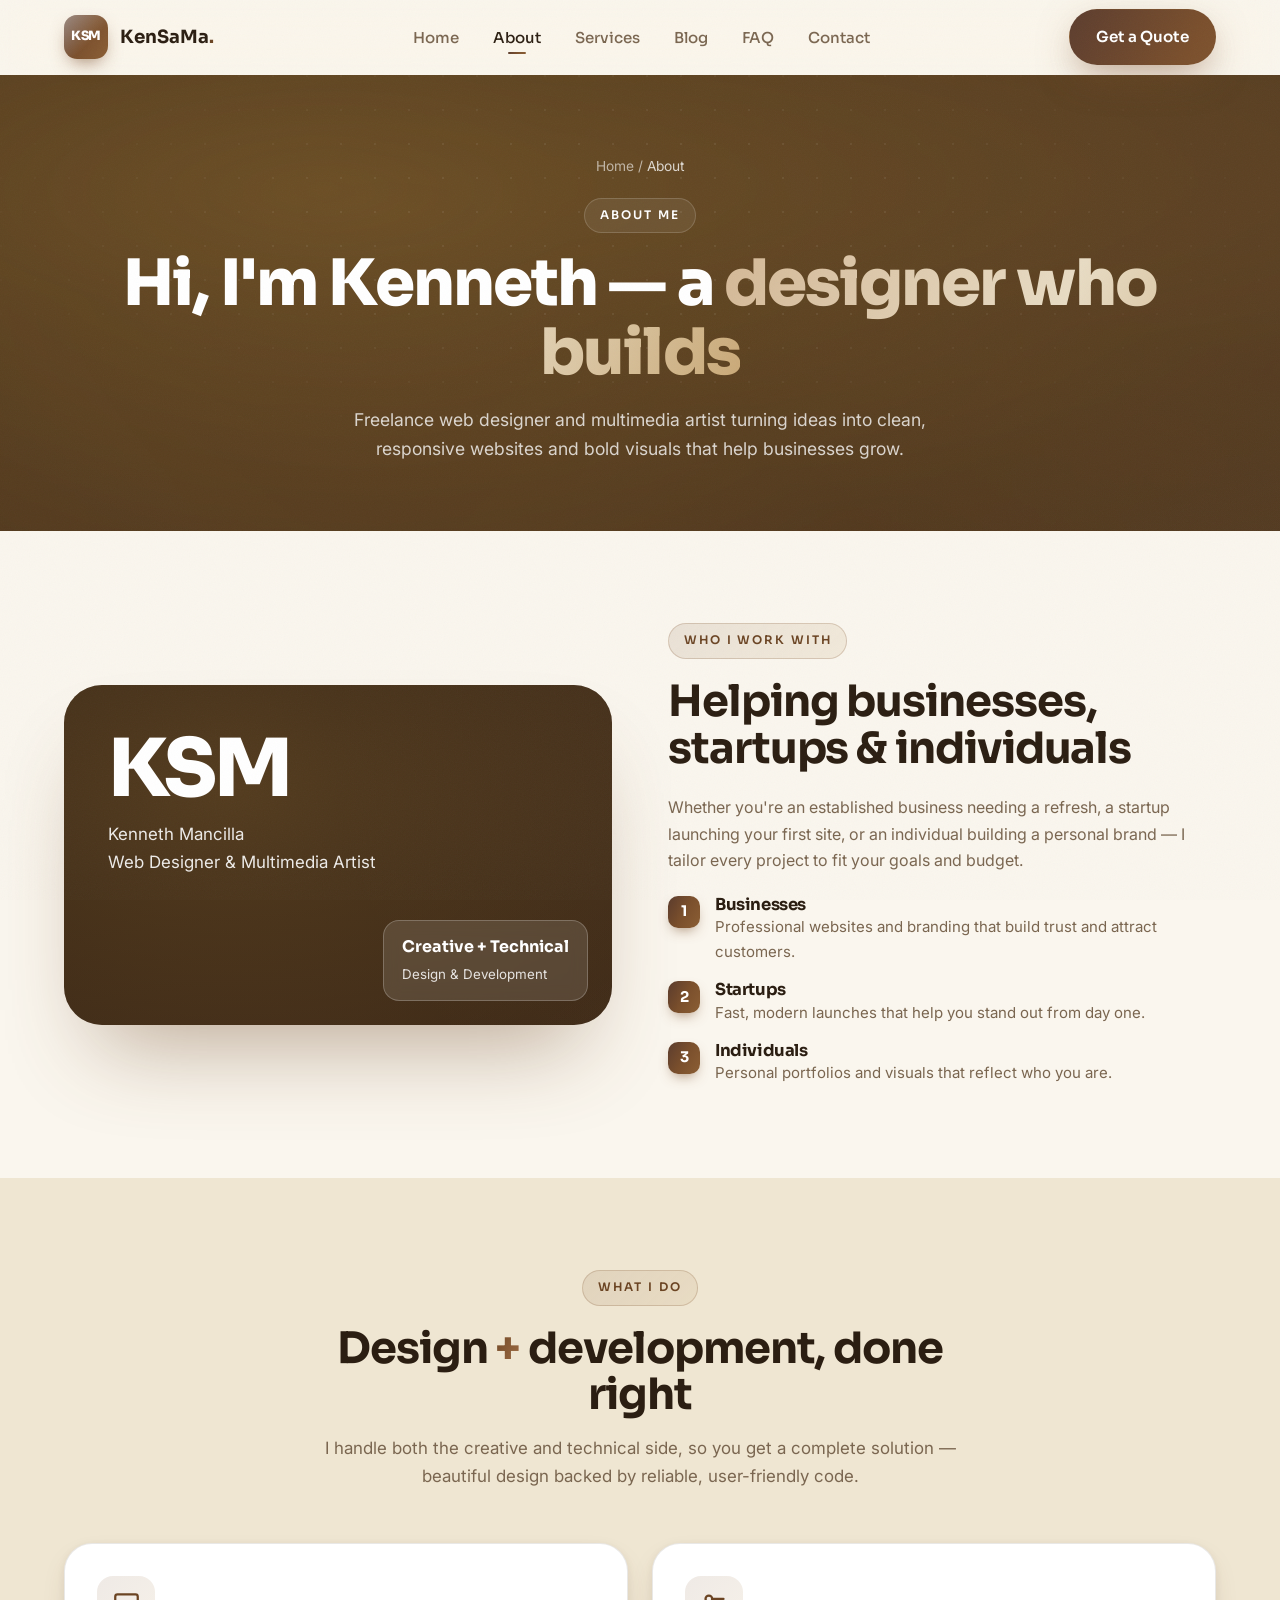
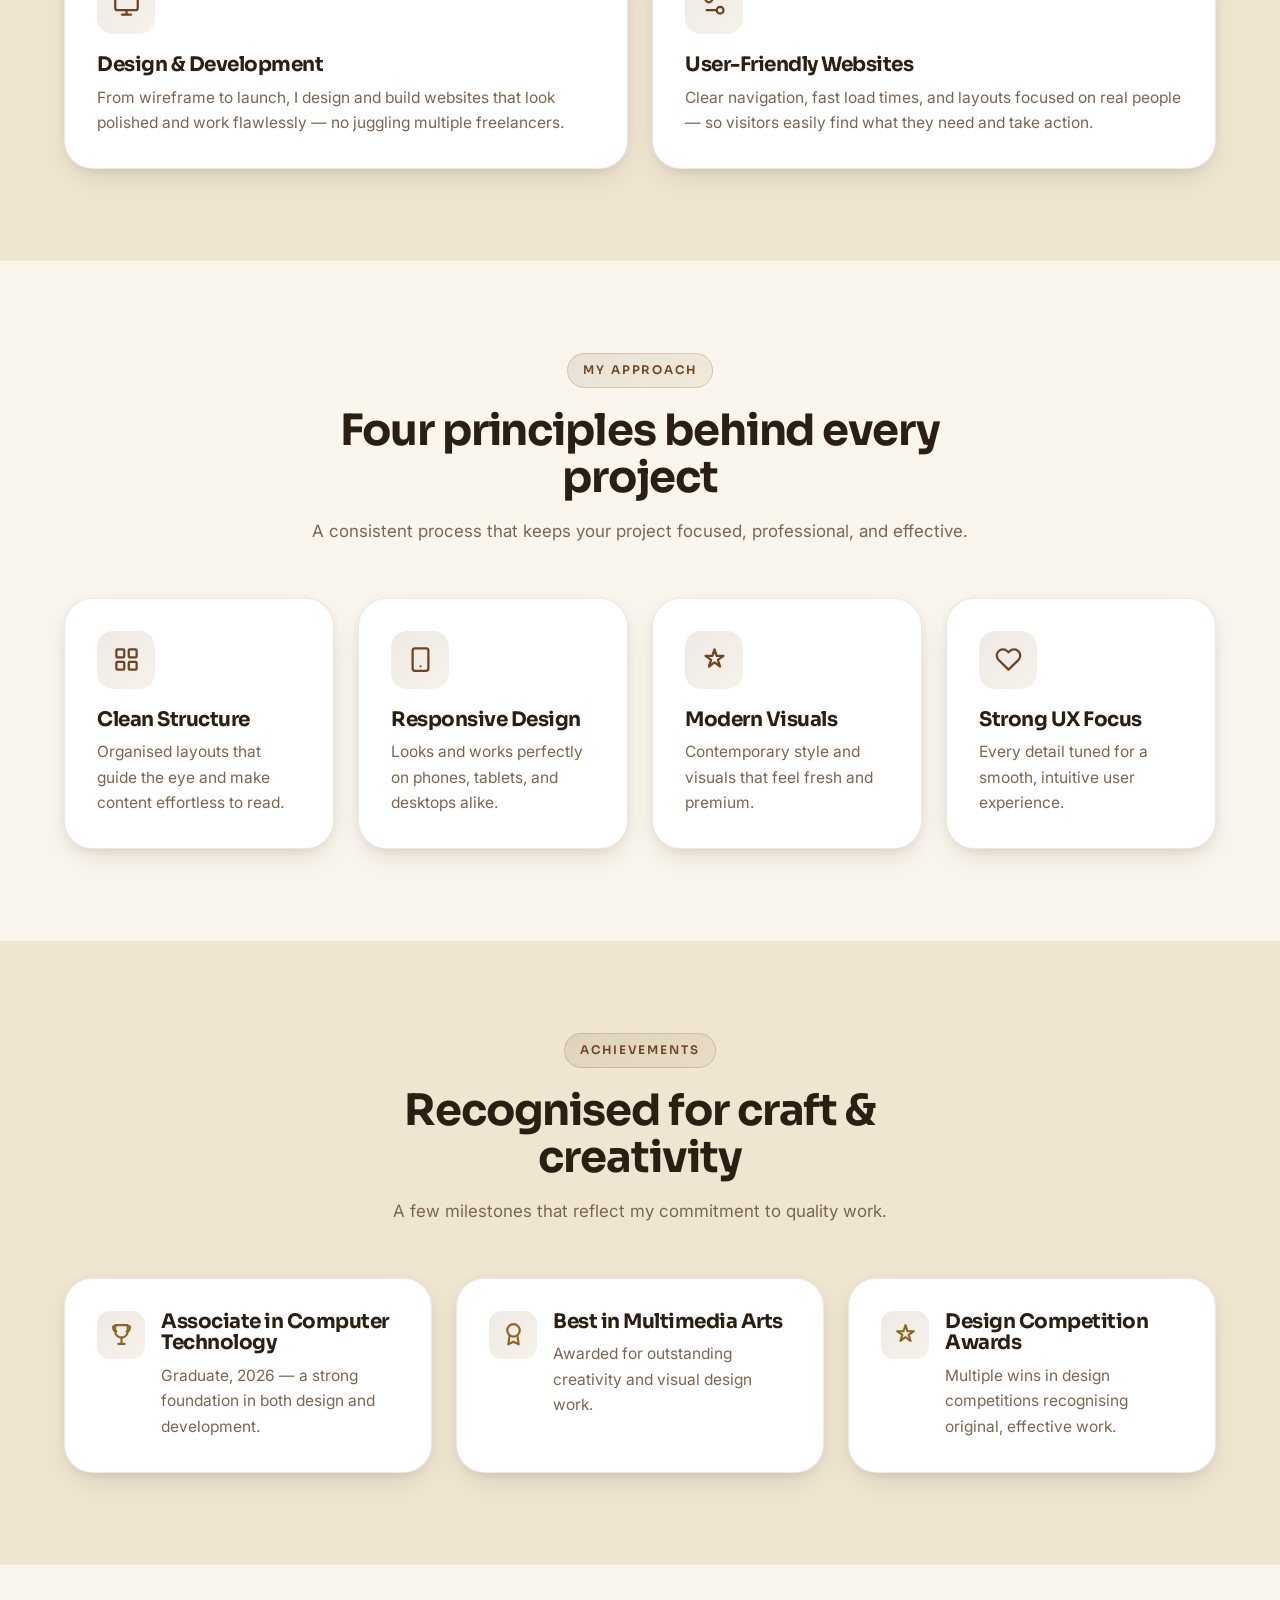
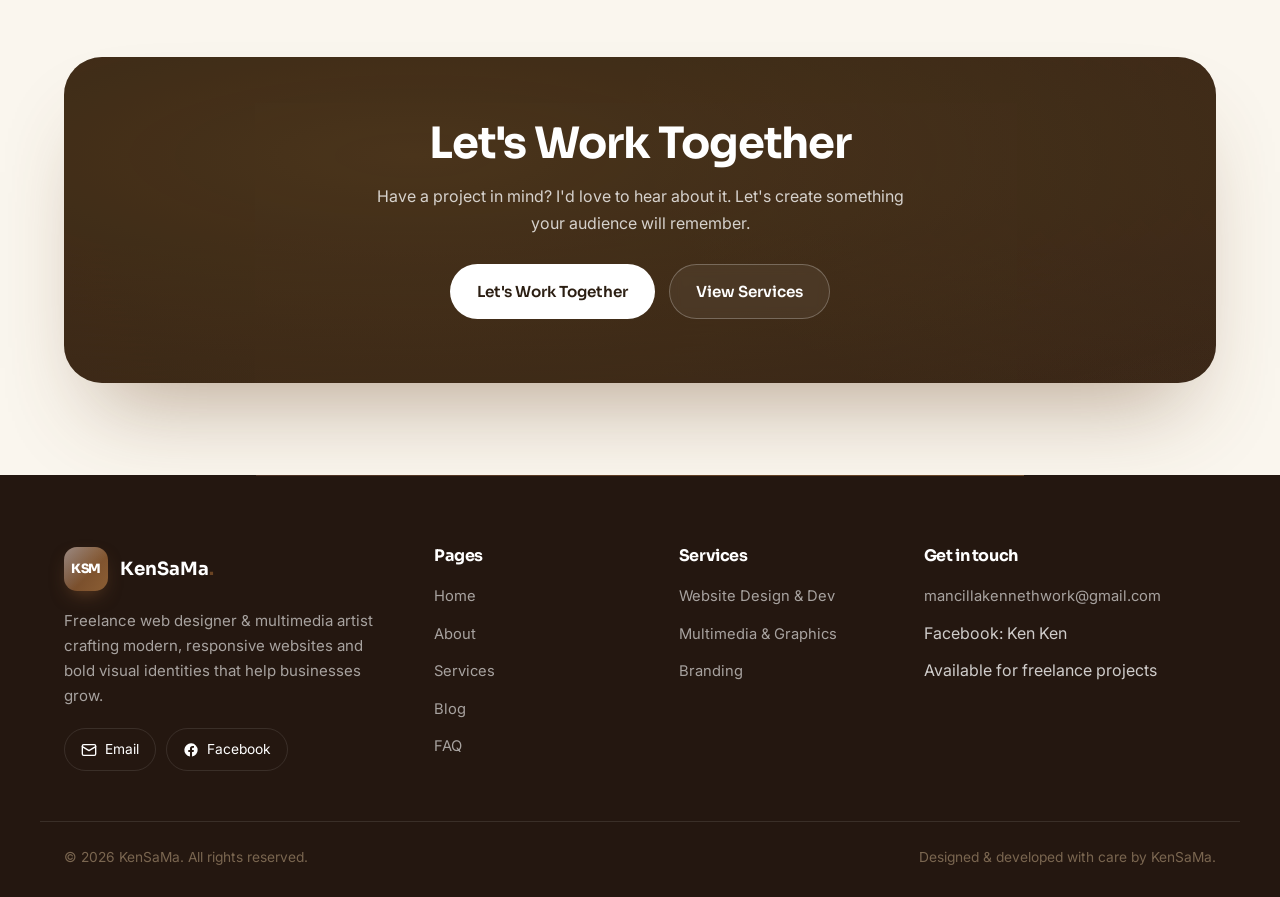
==== commit c0fe85ce: "Add files via upload" ====
--- a/about.html
+++ b/about.html
@@ -5,7 +5,7 @@
   <meta name="viewport" content="width=device-width, initial-scale=1.0" />
   <title>About — Kenneth Mancilla</title>
   <meta name="description" content="Learn about Kenneth Mancilla — freelance web designer and multimedia artist. Who I work with, what I do, my design approach, and achievements." />
-  <link rel="icon" href="data:image/svg+xml,%3Csvg xmlns='http://www.w3.org/2000/svg' viewBox='0 0 100 100'%3E%3Crect width='100' height='100' rx='24' fill='%236366F1'/%3E%3Ctext x='50' y='70' font-size='56' font-family='Arial' font-weight='bold' fill='white' text-anchor='middle'%3EKM%3C/text%3E%3C/svg%3E" />
+  <link rel="icon" href="data:image/svg+xml,%3Csvg xmlns='http://www.w3.org/2000/svg' viewBox='0 0 100 100'%3E%3Crect width='100' height='100' rx='24' fill='%236B4423'/%3E%3Ctext x='50' y='68' font-size='44' font-family='Arial' font-weight='bold' fill='%23F0E6D2' text-anchor='middle'%3EKSM%3C/text%3E%3C/svg%3E" />
   <link rel="preconnect" href="https://fonts.googleapis.com" />
   <link rel="preconnect" href="https://fonts.gstatic.com" crossorigin />
   <link href="https://fonts.googleapis.com/css2?family=Sora:wght@400;500;600;700;800&family=Inter:wght@400;500;600;700&display=swap" rel="stylesheet" />
@@ -35,7 +35,7 @@
       <div class="container split">
         <div class="reveal from-left">
           <div class="about-portrait">
-            <div class="initials">KM</div>
+            <div class="initials">KSM</div>
             <div class="role">Kenneth Mancilla<br />Web Designer &amp; Multimedia Artist</div>
             <div class="badge-float">
               <strong>Creative + Technical</strong>
--- a/styles.css
+++ b/styles.css
@@ -1,65 +1,65 @@
 /* =====================================================================
-   Kenneth Mancilla — Portfolio & Services
-   styles.css  •  "Aurora" vibrant design system (2026)
-   Indigo → Blue → Cyan gradient · coral conversion pop · premium glow
+   KenSaMa — Portfolio & Services
+   styles.css  •  "Earthy Aesthetic" design system (2026)
+   Brown → khaki gradient · cream surfaces · warm amber conversion pop
    ===================================================================== */
 
-/* ---------- 1. Design Tokens (vibrant / conversion-focused) ---------- */
+/* ---------- 1. Design Tokens (brown / khaki aesthetic) ---------- */
 :root {
-  /* light surfaces (cool blue-white for a fresh, clean feel) */
-  --bg: #FAFBFF;
-  --bg-soft: #EEF2FF;
+  /* light surfaces (warm cream — natural, premium) */
+  --bg: #FAF6EE;
+  --bg-soft: #EFE6D2;
   --bg-card: #FFFFFF;
 
-  /* ink (deep slate navy — premium, trustworthy) */
-  --ink: #0F172A;
-  --ink-soft: #1E293B;
-  --muted: #64748B;
-  --muted-2: #94A3B8;
-  --line: rgba(15, 23, 42, .10);
-  --line-2: rgba(15, 23, 42, .05);
-
-  /* dark surfaces (deep navy-black, richer than flat black) */
-  --dark: #0B1120;
-  --dark-2: #0F172A;
-  --dark-3: #1E293B;
+  /* ink (deep espresso — warm, grounded) */
+  --ink: #2B1E12;
+  --ink-soft: #3E2C1C;
+  --muted: #7A6650;
+  --muted-2: #A3907A;
+  --line: rgba(43, 30, 18, .10);
+  --line-2: rgba(43, 30, 18, .05);
+
+  /* dark surfaces (deep coffee-black, warm not flat) */
+  --dark: #241710;
+  --dark-2: #2B1E12;
+  --dark-3: #3E2C1C;
   --dark-card: rgba(255, 255, 255, .05);
   --dark-line: rgba(255, 255, 255, .10);
   --dark-text: rgba(255, 255, 255, .78);
   --dark-muted: rgba(255, 255, 255, .6);
 
-  /* brand: vibrant indigo → blue → cyan */
-  --primary: #6366F1;        /* indigo */
-  --primary-2: #4F46E5;      /* indigo-600 */
-  --primary-3: #3B82F6;      /* blue */
-  --accent: #06B6D4;         /* cyan — fresh */
-  --accent-2: #0EA5E9;       /* sky */
-  --pop: #FB7185;            /* coral — conversion highlight (value/urgency) */
-  --pop-2: #F43F5E;          /* rose deep */
-  --gold: #FBBF24;
-
-  --grad: linear-gradient(120deg, #6366F1 0%, #4F46E5 30%, #3B82F6 65%, #06B6D4 100%);
-  --grad-2: linear-gradient(120deg, #818CF8 0%, #6366F1 50%, #06B6D4 100%);
-  --grad-pop: linear-gradient(120deg, #FB7185 0%, #F43F5E 100%);  /* warm conversion gradient */
-  --grad-text: linear-gradient(115deg, #4F46E5 0%, #3B82F6 50%, #06B6D4 100%);       /* on light bg */
-  --grad-text-light: linear-gradient(115deg, #A5B4FC 0%, #7DD3FC 55%, #67E8F9 100%); /* on dark bg */
-  --grad-soft: linear-gradient(135deg, rgba(99, 102, 241, .12), rgba(6, 182, 212, .12));
-  --mesh: radial-gradient(at 18% 18%, rgba(99, 102, 241, .60) 0px, transparent 50%),
-          radial-gradient(at 84% 14%, rgba(59, 130, 246, .50) 0px, transparent 50%),
-          radial-gradient(at 78% 82%, rgba(6, 182, 212, .45) 0px, transparent 50%),
-          radial-gradient(at 22% 88%, rgba(139, 92, 246, .45) 0px, transparent 50%);
+  /* brand: brown → khaki (warm, earthy, aesthetic) */
+  --primary: #7A4F2C;        /* coffee brown */
+  --primary-2: #6B4423;      /* deep brown */
+  --primary-3: #8B5E34;      /* caramel */
+  --accent: #C9A876;         /* khaki / sand */
+  --accent-2: #B8935A;       /* warm khaki gold */
+  --pop: #B8893C;            /* amber — conversion highlight */
+  --pop-2: #8B6420;          /* deep amber */
+  --gold: #C9A876;
+
+  --grad: linear-gradient(120deg, #5C3D2E 0%, #7A4F2C 50%, #8B5E34 100%);
+  --grad-2: linear-gradient(120deg, #8B5E34 0%, #A47148 55%, #C9A876 100%);
+  --grad-pop: linear-gradient(120deg, #B8893C 0%, #8B6420 100%);     /* amber conversion gradient */
+  --grad-text: linear-gradient(115deg, #6B4423 0%, #A47148 100%);             /* on light bg */
+  --grad-text-light: linear-gradient(115deg, #D4B896 0%, #E8DCC4 55%, #C9A876 100%); /* on dark bg */
+  --grad-soft: linear-gradient(135deg, rgba(122, 79, 44, .12), rgba(201, 168, 118, .16));
+  --mesh: radial-gradient(at 18% 18%, rgba(184, 137, 60, .32) 0px, transparent 50%),
+          radial-gradient(at 84% 14%, rgba(164, 113, 72, .28) 0px, transparent 50%),
+          radial-gradient(at 78% 82%, rgba(201, 168, 118, .22) 0px, transparent 50%),
+          radial-gradient(at 22% 88%, rgba(122, 79, 44, .34) 0px, transparent 50%);
 
   --radius: 18px;
   --radius-sm: 12px;
   --radius-lg: 28px;
   --radius-xl: 38px;
 
-  --shadow-xs: 0 1px 2px rgba(15, 23, 42, .06);
-  --shadow-sm: 0 2px 8px rgba(15, 23, 42, .06), 0 12px 30px -10px rgba(79, 70, 229, .18);
-  --shadow: 0 30px 60px -28px rgba(15, 23, 42, .32);
-  --shadow-lg: 0 50px 90px -35px rgba(79, 70, 229, .50);
-  --shadow-glow: 0 14px 38px -8px rgba(99, 102, 241, .60);
-  --shadow-pop: 0 14px 38px -8px rgba(244, 63, 94, .50);
+  --shadow-xs: 0 1px 2px rgba(43, 30, 18, .06);
+  --shadow-sm: 0 2px 8px rgba(43, 30, 18, .06), 0 12px 30px -10px rgba(107, 68, 35, .22);
+  --shadow: 0 30px 60px -28px rgba(43, 30, 18, .34);
+  --shadow-lg: 0 50px 90px -35px rgba(107, 68, 35, .45);
+  --shadow-glow: 0 14px 38px -8px rgba(122, 79, 44, .55);
+  --shadow-pop: 0 14px 38px -8px rgba(184, 137, 60, .55);
 
   --container: 1200px;
   --ease: cubic-bezier(.22, .61, .36, 1);
@@ -141,7 +141,7 @@
   font-family: 'Sora', sans-serif; font-size: .74rem; font-weight: 600;
   letter-spacing: .16em; text-transform: uppercase; color: var(--primary-2);
   background: var(--grad-soft); padding: 7px 15px; border-radius: 100px;
-  border: 1px solid rgba(99, 102, 241, .20); margin-bottom: 20px;
+  border: 1px solid rgba(122, 79, 44, .22); margin-bottom: 20px;
 }
 
 /* ---------- 4. Buttons ---------- */
@@ -159,11 +159,11 @@
 .btn:hover svg { transform: translateX(3px); }
 
 .btn-primary { background: var(--grad); background-size: 160% 160%; color: #fff; box-shadow: var(--shadow-glow); }
-.btn-primary:hover { transform: translateY(-3px); background-position: 100% 0; box-shadow: 0 22px 44px -12px rgba(99, 102, 241, .65); }
-
-/* warm "pop" CTA — maximum conversion attention */
+.btn-primary:hover { transform: translateY(-3px); background-position: 100% 0; box-shadow: 0 22px 44px -12px rgba(122, 79, 44, .6); }
+
+/* warm "pop" CTA — amber, maximum conversion attention */
 .btn-pop { background: var(--grad-pop); background-size: 160% 160%; color: #fff; box-shadow: var(--shadow-pop); }
-.btn-pop:hover { transform: translateY(-3px); background-position: 100% 0; box-shadow: 0 22px 44px -12px rgba(244, 63, 94, .65); }
+.btn-pop:hover { transform: translateY(-3px); background-position: 100% 0; box-shadow: 0 22px 44px -12px rgba(184, 137, 60, .65); }
 
 .btn-outline { background: #fff; color: var(--ink); border-color: var(--line); box-shadow: var(--shadow-xs); }
 .btn-outline:hover { transform: translateY(-3px); border-color: transparent; color: var(--primary-2); box-shadow: var(--shadow-sm); }
@@ -185,21 +185,22 @@
 /* ---------- 5. Header / Navbar (glass) ---------- */
 #site-header {
   position: sticky; top: 0; z-index: 1000;
-  background: rgba(250, 251, 255, .72);
+  background: rgba(250, 246, 238, .72);
   backdrop-filter: saturate(180%) blur(18px);
   -webkit-backdrop-filter: saturate(180%) blur(18px);
   border-bottom: 1px solid transparent;
   transition: box-shadow .35s, border-color .35s, background .35s;
 }
-#site-header.scrolled { box-shadow: 0 6px 30px -14px rgba(15, 23, 42, .14); border-color: var(--line); }
+#site-header.scrolled { box-shadow: 0 6px 30px -14px rgba(43, 30, 18, .14); border-color: var(--line); }
 
 .nav { height: 74px; display: flex; align-items: center; justify-content: space-between; gap: 18px; }
 
 .brand { display: inline-flex; align-items: center; gap: 12px; font-family: 'Sora', sans-serif; font-weight: 700; color: var(--ink); font-size: 1.14rem; }
+/* KSM logo mark — sized to fit three letters cleanly */
 .brand__mark {
-  display: grid; place-items: center; width: 40px; height: 40px; border-radius: 12px;
-  background: var(--grad); color: #fff; font-size: .9rem; font-weight: 800;
-  box-shadow: 0 8px 20px -8px rgba(99, 102, 241, .9);
+  display: grid; place-items: center; width: 44px; height: 44px; border-radius: 13px;
+  background: var(--grad); color: #fff; font-size: .8rem; font-weight: 800; letter-spacing: -.02em;
+  box-shadow: 0 8px 20px -8px rgba(122, 79, 44, .9);
   position: relative;
 }
 .brand__mark::after { content: ''; position: absolute; inset: 0; border-radius: inherit; background: linear-gradient(135deg, rgba(255,255,255,.4), transparent 60%); }
@@ -221,8 +222,7 @@
 
 .nav__right { display: flex; align-items: center; gap: 14px; }
 
-/* The in-menu "Get a Quote" button is only shown inside the mobile dropdown.
-   On desktop we keep ONLY the right-hand button (.nav__cta). */
+/* The in-menu CTA is only shown inside the mobile dropdown; desktop keeps the right button */
 .nav__links .mobile-cta { display: none; }
 
 .nav__toggle { display: none; flex-direction: column; justify-content: center; gap: 5px; width: 46px; height: 46px; border: 1px solid var(--line); background: #fff; border-radius: 13px; cursor: pointer; }
@@ -231,7 +231,7 @@
 .nav__toggle.is-active span:nth-child(2) { opacity: 0; }
 .nav__toggle.is-active span:nth-child(3) { transform: translateY(-7px) rotate(-45deg); }
 
-/* ---------- 6. Hero (dark aurora) ---------- */
+/* ---------- 6. Hero (dark coffee aurora) ---------- */
 .hero {
   position: relative; overflow: hidden;
   background: var(--dark);
@@ -259,8 +259,8 @@
   color: #fff; background: rgba(255, 255, 255, .07); border-color: rgba(255, 255, 255, .16);
   backdrop-filter: blur(6px);
 }
-.hero .eyebrow .pulse { width: 8px; height: 8px; border-radius: 50%; background: var(--pop); box-shadow: 0 0 0 0 rgba(251, 113, 133, .8); animation: pulse 2s infinite; }
-@keyframes pulse { 0% { box-shadow: 0 0 0 0 rgba(251, 113, 133, .7); } 70% { box-shadow: 0 0 0 9px rgba(251, 113, 133, 0); } 100% { box-shadow: 0 0 0 0 rgba(251, 113, 133, 0); } }
+.hero .eyebrow .pulse { width: 8px; height: 8px; border-radius: 50%; background: var(--pop); box-shadow: 0 0 0 0 rgba(184, 137, 60, .8); animation: pulse 2s infinite; }
+@keyframes pulse { 0% { box-shadow: 0 0 0 0 rgba(184, 137, 60, .7); } 70% { box-shadow: 0 0 0 9px rgba(184, 137, 60, 0); } 100% { box-shadow: 0 0 0 0 rgba(184, 137, 60, 0); } }
 
 .hero h1 { color: #fff; margin-bottom: 22px; font-weight: 800; letter-spacing: -.035em; }
 .hero__lead { font-size: 1.16rem; max-width: 620px; margin-bottom: 34px; color: var(--dark-text); }
@@ -278,19 +278,19 @@
   background: #fff; border: 1px solid var(--dark-line); border-radius: var(--radius-lg);
   box-shadow: var(--shadow-lg); overflow: hidden;
 }
-.mockup__bar { display: flex; align-items: center; gap: 7px; padding: 14px 18px; border-bottom: 1px solid var(--line); background: #fbfbfe; }
+.mockup__bar { display: flex; align-items: center; gap: 7px; padding: 14px 18px; border-bottom: 1px solid var(--line); background: #fbf9f4; }
 .mockup__bar i { width: 11px; height: 11px; border-radius: 50%; display: inline-block; }
 .mockup__bar i:nth-child(1) { background: #ff5f57; } .mockup__bar i:nth-child(2) { background: #febc2e; } .mockup__bar i:nth-child(3) { background: #28c840; }
 .mockup__bar .url { margin-left: 12px; font-size: .8rem; color: var(--muted); background: #fff; border: 1px solid var(--line); padding: 5px 14px; border-radius: 100px; }
 .mockup__body { display: grid; grid-template-columns: 1.1fr .9fr; min-height: 240px; }
 .mockup__main { padding: 28px; border-right: 1px solid var(--line); }
-.mockup__line { height: 11px; border-radius: 6px; background: #eef0f8; margin-bottom: 13px; }
+.mockup__line { height: 11px; border-radius: 6px; background: #f0ead9; margin-bottom: 13px; }
 .mockup__line.w-70 { width: 70%; } .mockup__line.w-50 { width: 50%; } .mockup__line.w-90 { width: 90%; }
 .mockup__pill { display: inline-block; height: 26px; width: 120px; border-radius: 100px; background: var(--grad); margin-top: 10px; }
 .mockup__side { padding: 26px; display: flex; flex-direction: column; gap: 14px; }
 .mockup__card { background: var(--bg-soft); border: 1px solid var(--line); border-radius: var(--radius-sm); padding: 14px; height: 64px; }
-.mockup__card .t { height: 9px; width: 60%; background: #dde0ee; border-radius: 5px; margin-bottom: 8px; }
-.mockup__card .s { height: 7px; width: 80%; background: #eef0f8; border-radius: 5px; }
+.mockup__card .t { height: 9px; width: 60%; background: #e3d9c0; border-radius: 5px; margin-bottom: 8px; }
+.mockup__card .s { height: 7px; width: 80%; background: #f0ead9; border-radius: 5px; }
 
 /* ---------- 7. Stats ---------- */
 .stats { display: grid; grid-template-columns: repeat(3, 1fr); gap: 18px; }
@@ -317,7 +317,7 @@
   border-radius: var(--radius-lg); padding: 32px; box-shadow: var(--shadow-sm);
   transition: transform .4s var(--ease-out), box-shadow .4s, border-color .4s; height: 100%;
 }
-.card::before { content: ''; position: absolute; inset: 0; border-radius: inherit; padding: 1.5px; background: var(--grad); -webkit-mask: linear-gradient(#000 0 0) content-box, linear-gradient(#000 0 0); -webkit-mask-composite: xor; mask-composite: exclude; opacity: 0; transition: opacity .45s; }
+.card::before { content: ''; position: absolute; inset: 0; border-radius: inherit; padding: 1.5px; background: linear-gradient(135deg, var(--primary), var(--accent)); -webkit-mask: linear-gradient(#000 0 0) content-box, linear-gradient(#000 0 0); -webkit-mask-composite: xor; mask-composite: exclude; opacity: 0; transition: opacity .45s; }
 .card:hover { transform: translateY(-8px); box-shadow: var(--shadow); border-color: transparent; }
 .card:hover::before { opacity: 1; }
 
@@ -333,11 +333,11 @@
 
 .checklist { display: grid; gap: 12px; margin: 20px 0 4px; }
 .checklist li { display: flex; align-items: flex-start; gap: 11px; font-size: .95rem; color: var(--muted); }
-.checklist .tick { flex: 0 0 auto; width: 23px; height: 23px; border-radius: 50%; background: var(--grad); color: #fff; display: grid; place-items: center; margin-top: 1px; box-shadow: 0 4px 10px -4px rgba(99, 102, 241, .8); }
+.checklist .tick { flex: 0 0 auto; width: 23px; height: 23px; border-radius: 50%; background: var(--grad); color: #fff; display: grid; place-items: center; margin-top: 1px; box-shadow: 0 4px 10px -4px rgba(122, 79, 44, .8); }
 .checklist .tick svg { width: 13px; height: 13px; }
 
 .price-tag { display: flex; align-items: baseline; gap: 7px; margin: 20px 0; }
-.price-tag .amount { font-family: 'Sora', sans-serif; font-weight: 800; font-size: 2.1rem; color: var(--pop-2); letter-spacing: -.02em; }   /* coral pop on price = value draw */
+.price-tag .amount { font-family: 'Sora', sans-serif; font-weight: 800; font-size: 2.1rem; color: var(--pop-2); letter-spacing: -.02em; }   /* amber pop on price = value draw */
 .price-tag .sub { font-size: .92rem; color: var(--muted); }
 
 .service-feature { display: flex; flex-direction: column; gap: 8px; }
@@ -349,7 +349,7 @@
 .marquee__track { display: flex; gap: 52px; width: max-content; animation: scrollX 26s linear infinite; }
 .marquee:hover .marquee__track { animation-play-state: paused; }
 .marquee__item { display: inline-flex; align-items: center; gap: 10px; font-family: 'Sora', sans-serif; font-weight: 600; font-size: 1.05rem; color: var(--ink-soft); white-space: nowrap; }
-.marquee__item .star { color: var(--accent); }
+.marquee__item .star { color: var(--accent-2); }
 @keyframes scrollX { to { transform: translateX(-50%); } }
 
 /* ---------- 10. About ---------- */
@@ -360,7 +360,7 @@
   box-shadow: var(--shadow-lg); isolation: isolate;
 }
 .about-portrait::before { content: ''; position: absolute; inset: -20%; background: var(--mesh); background-size: 200% 200%; z-index: -1; animation: meshFloat 20s ease-in-out infinite alternate; }
-.about-portrait .initials { font-family: 'Sora', sans-serif; font-weight: 800; font-size: 5.5rem; line-height: 1; letter-spacing: -.04em; }
+.about-portrait .initials { font-family: 'Sora', sans-serif; font-weight: 800; font-size: 5rem; line-height: 1; letter-spacing: -.04em; }
 .about-portrait .role { margin-top: 12px; font-size: 1.06rem; opacity: .9; }
 .about-portrait .badge-float {
   position: absolute; right: 24px; bottom: 24px; background: rgba(255, 255, 255, .12);
@@ -371,7 +371,7 @@
 
 .list-rows { display: grid; gap: 16px; }
 .list-rows li { display: flex; gap: 15px; align-items: flex-start; }
-.list-rows .num { flex: 0 0 auto; width: 32px; height: 32px; border-radius: 10px; background: var(--grad); color: #fff; display: grid; place-items: center; font-family: 'Sora', sans-serif; font-weight: 700; font-size: .92rem; box-shadow: 0 6px 14px -6px rgba(99, 102, 241, .8); }
+.list-rows .num { flex: 0 0 auto; width: 32px; height: 32px; border-radius: 10px; background: var(--grad); color: #fff; display: grid; place-items: center; font-family: 'Sora', sans-serif; font-weight: 700; font-size: .92rem; box-shadow: 0 6px 14px -6px rgba(122, 79, 44, .8); }
 .list-rows h4 { font-size: 1.03rem; margin-bottom: 2px; }
 .list-rows p { font-size: .94rem; }
 
@@ -393,7 +393,7 @@
 /* ---------- 12. FAQ ---------- */
 .faq-list { max-width: 840px; margin: 0 auto; display: grid; gap: 14px; }
 .faq__item { position: relative; background: var(--bg-card); border: 1px solid var(--line); border-radius: var(--radius); box-shadow: var(--shadow-xs); overflow: hidden; transition: border-color .35s, box-shadow .35s, transform .35s; }
-.faq__item:hover { border-color: rgba(99, 102, 241, .25); }
+.faq__item:hover { border-color: rgba(122, 79, 44, .25); }
 .faq__item.open { border-color: transparent; box-shadow: var(--shadow); }
 .faq__item::before { content: ''; position: absolute; inset: 0; border-radius: inherit; padding: 1.5px; background: var(--grad); -webkit-mask: linear-gradient(#000 0 0) content-box, linear-gradient(#000 0 0); -webkit-mask-composite: xor; mask-composite: exclude; opacity: 0; transition: opacity .4s; }
 .faq__item.open::before { opacity: 1; }
@@ -411,7 +411,7 @@
 /* ---------- 13. Blog / Article ---------- */
 .article { max-width: 780px; margin: 0 auto; }
 .article__meta { display: flex; flex-wrap: wrap; gap: 16px; align-items: center; font-size: .9rem; color: var(--muted); margin-bottom: 18px; }
-.article__meta .tag { background: var(--grad-soft); color: var(--primary-2); padding: 6px 13px; border-radius: 100px; font-weight: 600; border: 1px solid rgba(99, 102, 241, .20); }
+.article__meta .tag { background: var(--grad-soft); color: var(--primary-2); padding: 6px 13px; border-radius: 100px; font-weight: 600; border: 1px solid rgba(122, 79, 44, .22); }
 .article h1 { font-size: clamp(2rem, 4.2vw, 2.9rem); margin-bottom: 14px; }
 .article .lead { font-size: 1.18rem; color: var(--muted); margin-bottom: 26px; }
 .article h2 { font-size: 1.55rem; margin: 36px 0 13px; }
@@ -421,7 +421,7 @@
 .article ul.bul li { position: relative; padding-left: 30px; color: var(--muted); }
 .article ul.bul li::before { content: ''; position: absolute; left: 0; top: 8px; width: 18px; height: 18px; border-radius: 6px; background: var(--grad); -webkit-mask: url("data:image/svg+xml,%3Csvg xmlns='http://www.w3.org/2000/svg' viewBox='0 0 24 24'%3E%3Cpath fill='black' d='M9 16.2 4.8 12l-1.4 1.4L9 19 21 7l-1.4-1.4z'/%3E%3C/svg%3E") center/contain no-repeat; mask: url("data:image/svg+xml,%3Csvg xmlns='http://www.w3.org/2000/svg' viewBox='0 0 24 24'%3E%3Cpath fill='black' d='M9 16.2 4.8 12l-1.4 1.4L9 19 21 7l-1.4-1.4z'/%3E%3C/svg%3E") center/contain no-repeat; }
 
-.callout { background: var(--grad-soft); border: 1px solid rgba(99, 102, 241, .20); border-left: 4px solid var(--primary); border-radius: var(--radius-sm); padding: 22px 24px; margin: 26px 0; }
+.callout { background: var(--grad-soft); border: 1px solid rgba(122, 79, 44, .22); border-left: 4px solid var(--primary); border-radius: var(--radius-sm); padding: 22px 24px; margin: 26px 0; }
 .callout strong { color: var(--ink); }
 
 .cost-table { width: 100%; border-collapse: collapse; margin: 18px 0; border-radius: var(--radius); overflow: hidden; box-shadow: var(--shadow-sm); }
@@ -442,13 +442,13 @@
 .contact-grid { display: grid; grid-template-columns: 1fr 1.1fr; gap: 44px; align-items: start; }
 .info-list { display: grid; gap: 16px; }
 .info-card { display: flex; gap: 16px; align-items: flex-start; padding: 22px; background: var(--bg-card); border: 1px solid var(--line); border-radius: var(--radius); box-shadow: var(--shadow-xs); transition: transform .35s var(--ease-out), border-color .35s; position: relative; }
-.info-card:hover { transform: translateY(-4px); border-color: rgba(99, 102, 241, .3); }
-.info-card .ico { flex: 0 0 auto; width: 48px; height: 48px; border-radius: 13px; background: var(--grad); color: #fff; display: grid; place-items: center; box-shadow: 0 8px 18px -8px rgba(99, 102, 241, .8); }
+.info-card:hover { transform: translateY(-4px); border-color: rgba(122, 79, 44, .3); }
+.info-card .ico { flex: 0 0 auto; width: 48px; height: 48px; border-radius: 13px; background: var(--grad); color: #fff; display: grid; place-items: center; box-shadow: 0 8px 18px -8px rgba(122, 79, 44, .8); }
 .info-card .ico svg { width: 22px; height: 22px; }
 .info-card h4 { font-size: 1.02rem; margin-bottom: 2px; }
 .info-card a { color: var(--primary-2); font-weight: 600; word-break: break-word; }
-.info-card--link { cursor: pointer; text-decoration: none; color: inherit; z-index: 2; pointer-events: auto; -webkit-tap-highlight-color: rgba(99, 102, 241, .15); touch-action: manipulation; }
-.info-card--link:focus-visible { outline: 3px solid rgba(99, 102, 241, .5); outline-offset: 2px; }
+.info-card--link { cursor: pointer; text-decoration: none; color: inherit; z-index: 2; pointer-events: auto; -webkit-tap-highlight-color: rgba(122, 79, 44, .15); touch-action: manipulation; }
+.info-card--link:focus-visible { outline: 3px solid rgba(122, 79, 44, .5); outline-offset: 2px; }
 .info-link { color: var(--primary-2); font-weight: 600; display: inline-flex; align-items: center; gap: 5px; }
 .info-link svg { width: 15px; height: 15px; transition: transform .3s var(--ease-out); }
 .info-card--link:hover .info-link svg { transform: translate(2px, -2px); }
@@ -458,15 +458,16 @@
 .form-group label { display: block; font-family: 'Sora', sans-serif; font-weight: 600; font-size: .9rem; color: var(--ink); margin-bottom: 8px; }
 .form-group label .req { color: var(--pop); }
 .form-control { width: 100%; padding: 14px 16px; border: 1.5px solid var(--line); border-radius: 13px; font-family: inherit; font-size: .98rem; color: var(--ink); background: var(--bg); transition: border-color .25s, box-shadow .25s, background .25s; }
-.form-control::placeholder { color: #a7abc2; }
-.form-control:focus { outline: none; border-color: var(--primary); background: #fff; box-shadow: 0 0 0 4px rgba(99, 102, 241, .15); }
+.form-control::placeholder { color: #b3a890; }
+.form-control:focus { outline: none; border-color: var(--primary); background: #fff; box-shadow: 0 0 0 4px rgba(122, 79, 44, .15); }
 textarea.form-control { resize: vertical; min-height: 140px; }
-.form-group.invalid .form-control { border-color: #e11d48; box-shadow: 0 0 0 4px rgba(225, 29, 72, .12); }
-.field-error { display: none; color: #e11d48; font-size: .84rem; margin-top: 7px; font-weight: 500; }
+.form-group.invalid .form-control { border-color: #C0333A; box-shadow: 0 0 0 4px rgba(192, 51, 58, .12); }
+.field-error { display: none; color: #C0333A; font-size: .84rem; margin-top: 7px; font-weight: 500; }
 .form-group.invalid .field-error { display: block; }
 
-.form-success { display: none; align-items: center; gap: 12px; background: #ECFDF5; border: 1px solid #A7F3D0; color: #047857; padding: 15px 17px; border-radius: 13px; margin-bottom: 19px; font-weight: 500; }
-.form-success svg { color: #059669; }
+/* success — soft natural sage to suit earthy palette */
+.form-success { display: none; align-items: center; gap: 12px; background: #EBF0E0; border: 1px solid #C3D5A6; color: #4C6B2E; padding: 15px 17px; border-radius: 13px; margin-bottom: 19px; font-weight: 500; }
+.form-success svg { color: #5E8536; }
 .form-success.show { display: flex; }
 
 /* ---------- 15. Footer ---------- */
@@ -509,7 +510,7 @@
 .mb-s { margin-bottom: 12px; } .mb-m { margin-bottom: 22px; }
 .muted { color: var(--muted); }
 
-/* page hero (sub pages) — dark aurora */
+/* page hero (sub pages) — dark coffee aurora */
 .page-hero { position: relative; overflow: hidden; background: var(--dark); padding: 80px 0 68px; text-align: center; isolation: isolate; }
 .page-hero::before { content: ''; position: absolute; inset: -20%; background: var(--mesh); background-size: 200% 200%; opacity: .8; z-index: -1; animation: meshFloat 20s ease-in-out infinite alternate; }
 .page-hero .eyebrow { color: #fff; background: rgba(255, 255, 255, .07); border-color: rgba(255, 255, 255, .16); margin-bottom: 16px; }
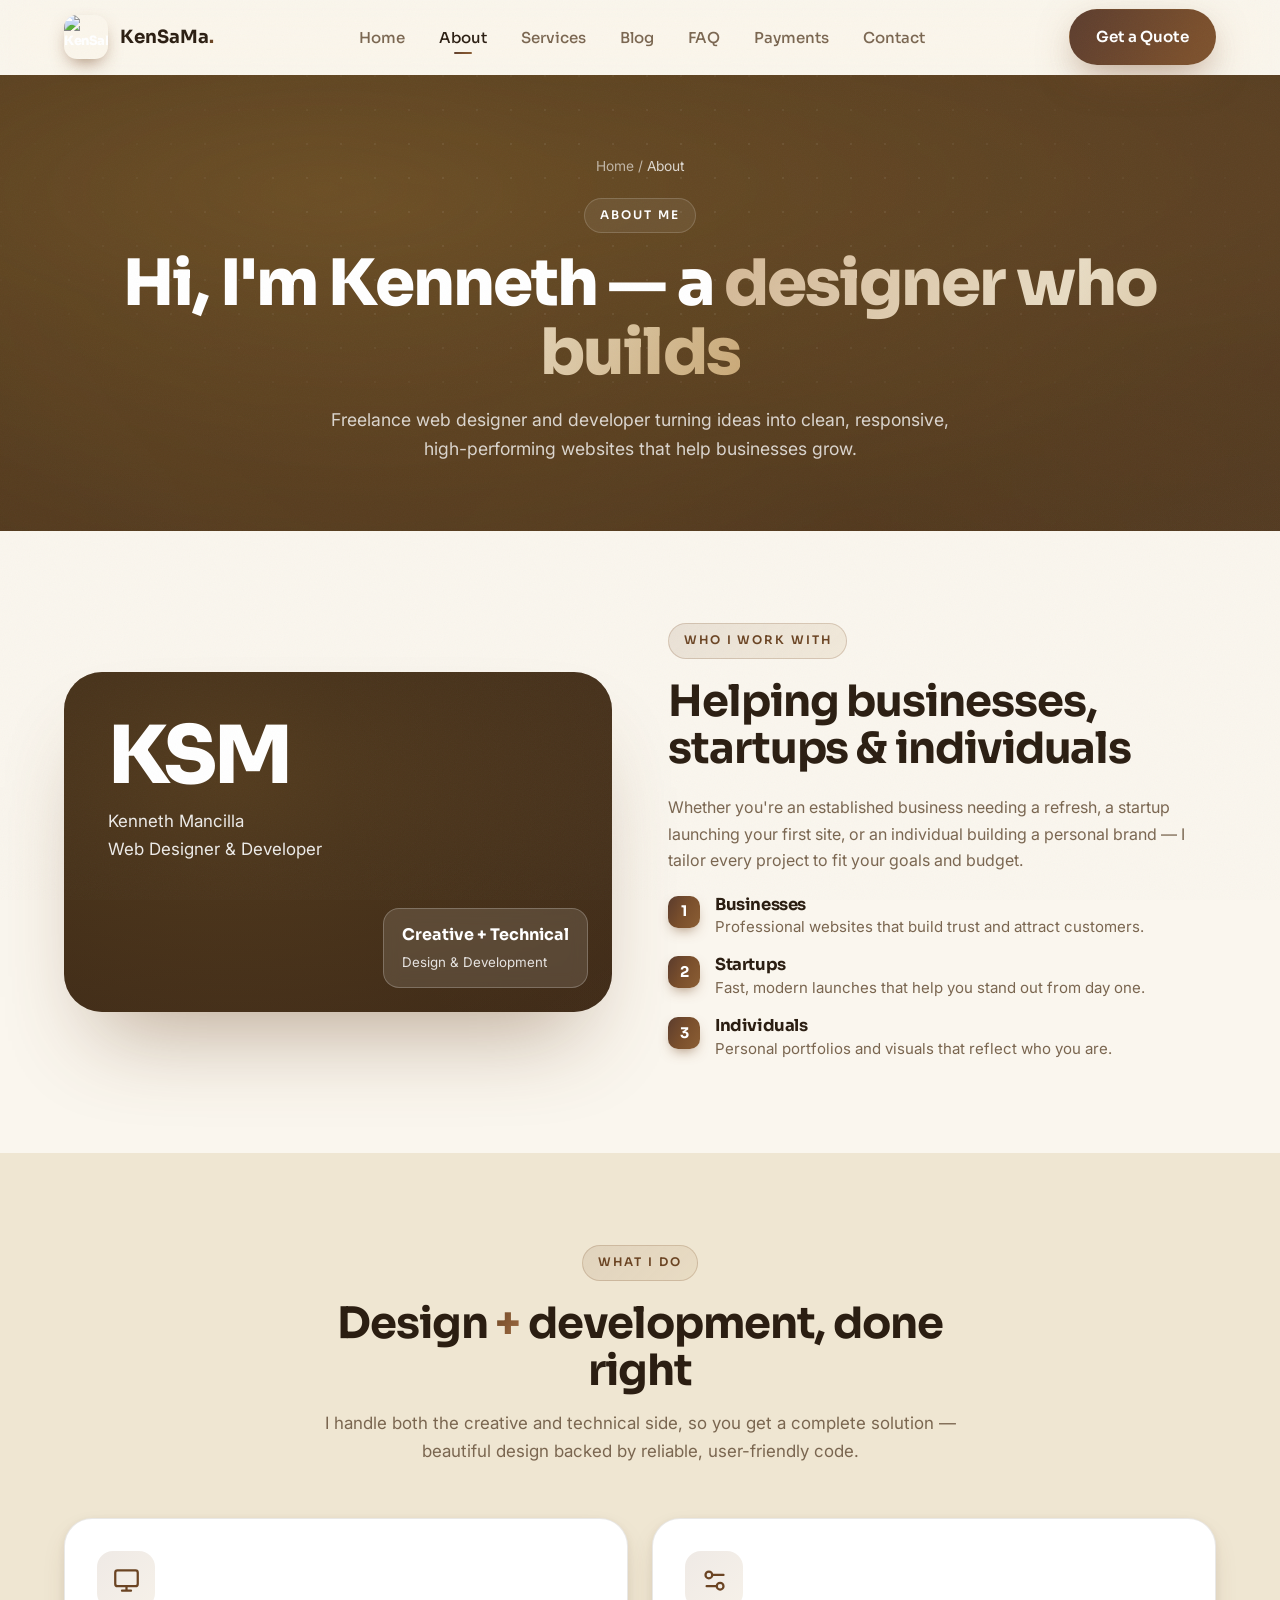
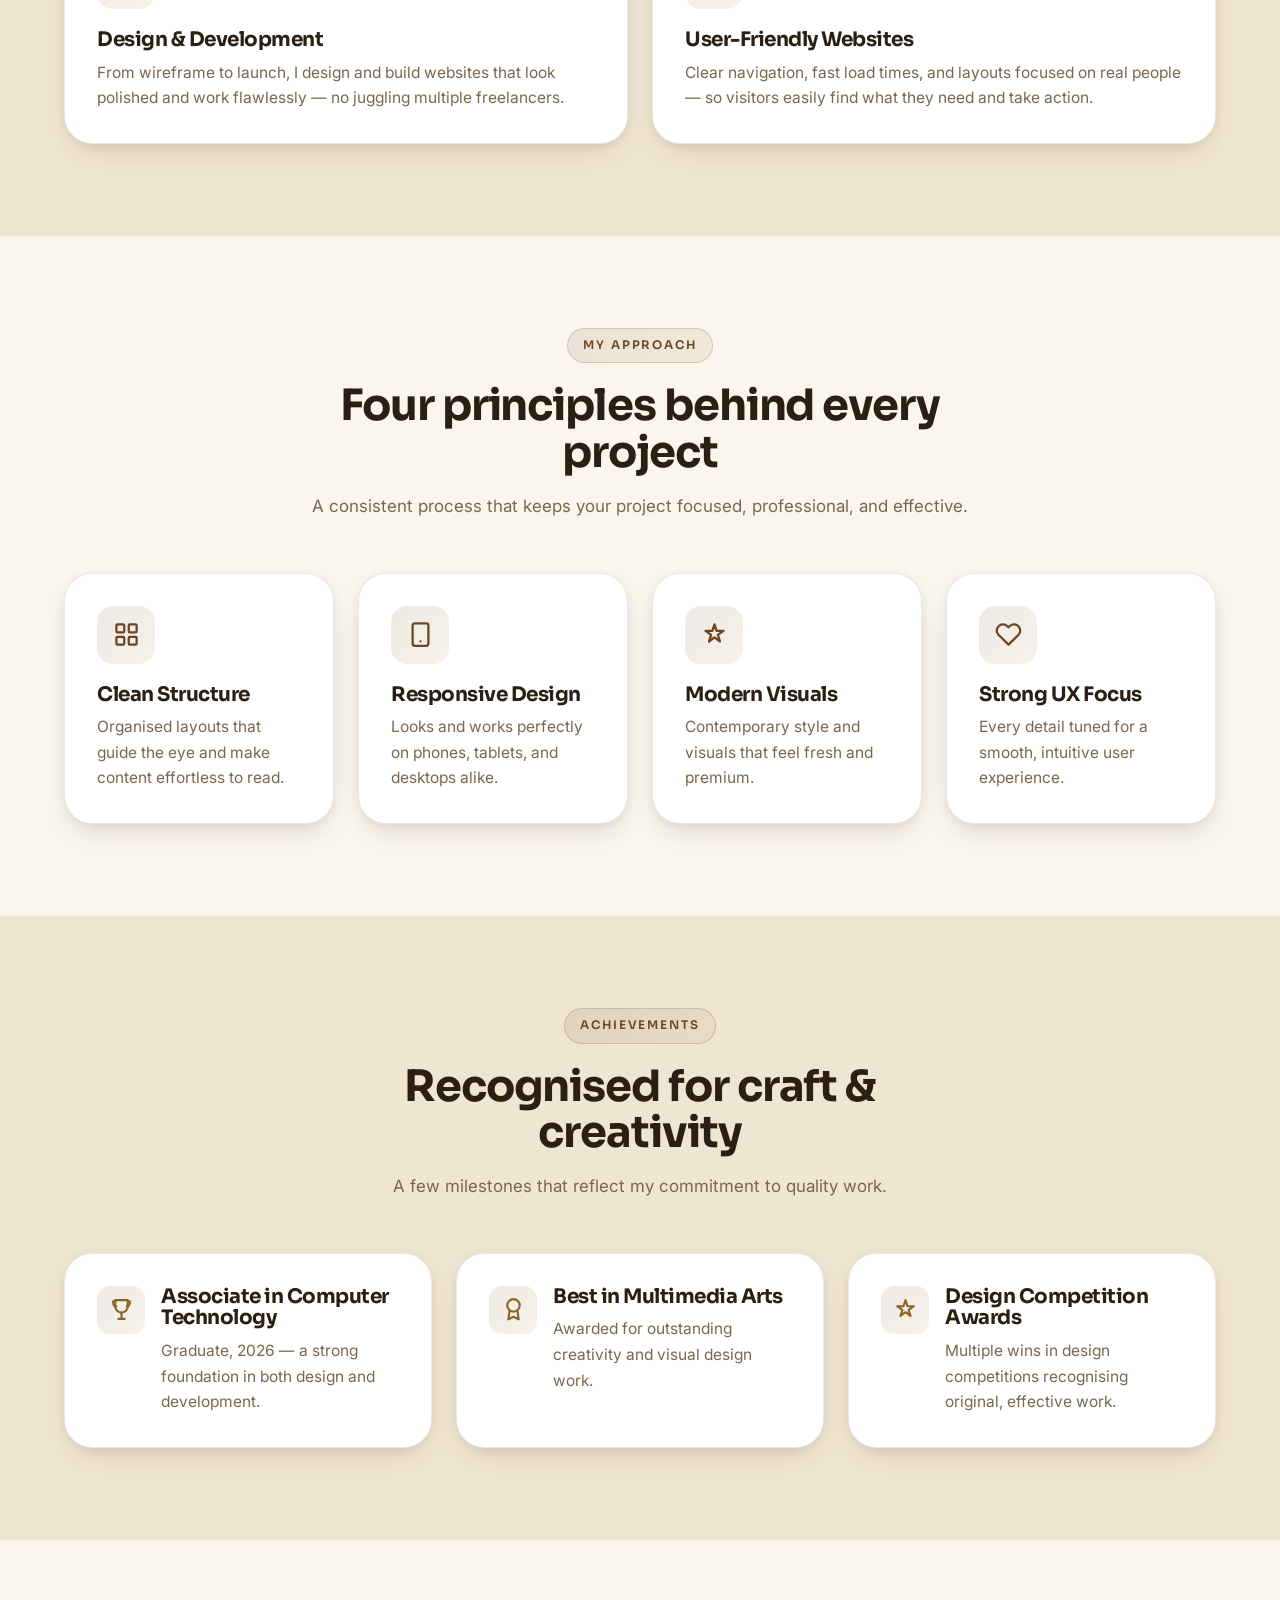
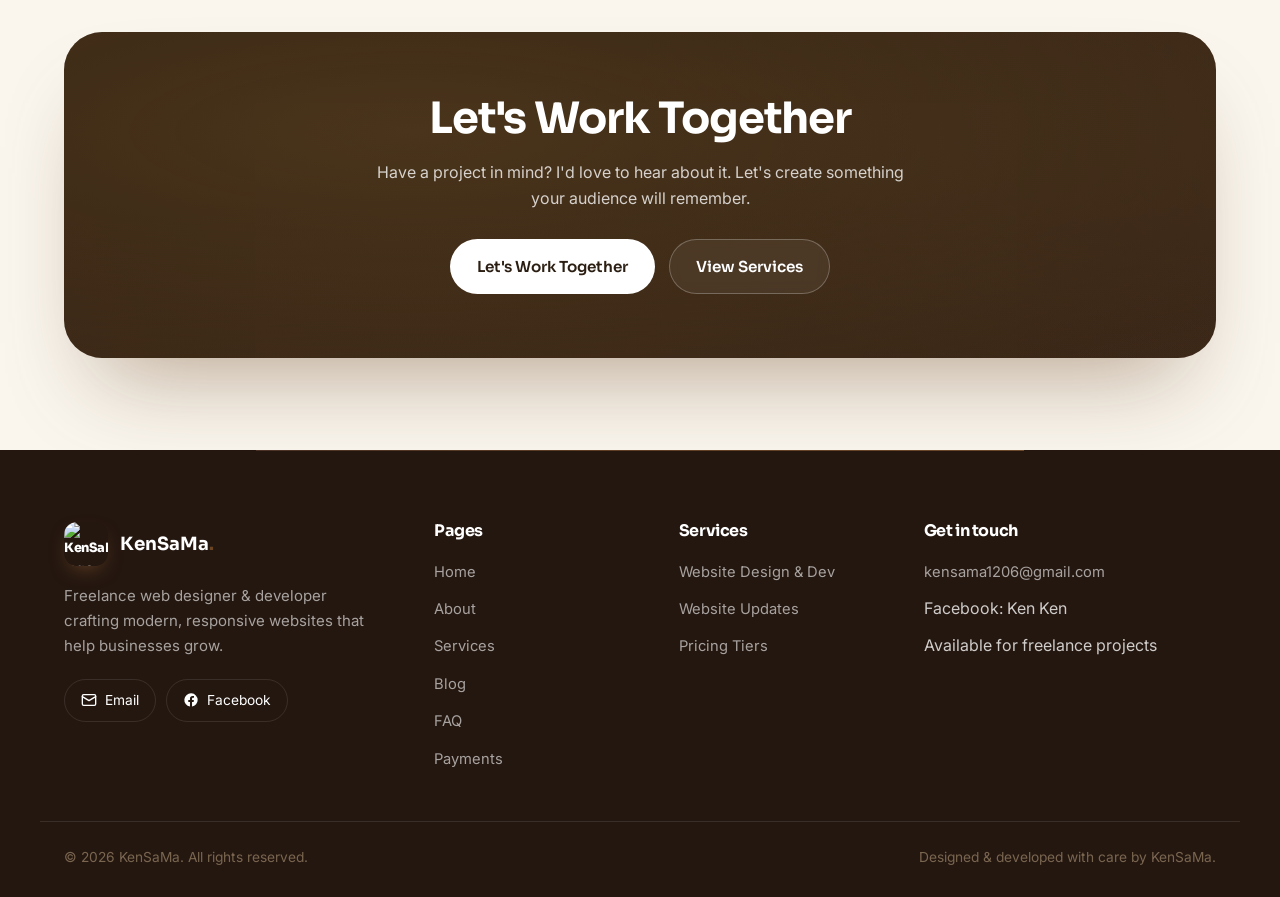
==== commit 815c1e76: "Add files via upload" ====
--- a/about.html
+++ b/about.html
@@ -4,8 +4,8 @@
   <meta charset="UTF-8" />
   <meta name="viewport" content="width=device-width, initial-scale=1.0" />
   <title>About — Kenneth Mancilla</title>
-  <meta name="description" content="Learn about Kenneth Mancilla — freelance web designer and multimedia artist. Who I work with, what I do, my design approach, and achievements." />
-  <link rel="icon" href="data:image/svg+xml,%3Csvg xmlns='http://www.w3.org/2000/svg' viewBox='0 0 100 100'%3E%3Crect width='100' height='100' rx='24' fill='%236B4423'/%3E%3Ctext x='50' y='68' font-size='44' font-family='Arial' font-weight='bold' fill='%23F0E6D2' text-anchor='middle'%3EKSM%3C/text%3E%3C/svg%3E" />
+  <meta name="description" content="Learn about KenSaMa — freelance web designer and developer. Who I work with, what I do, my design approach, and achievements." />
+  <link rel="icon" href="Logo/kensama-logo.svg" type="image/svg+xml" />
   <link rel="preconnect" href="https://fonts.googleapis.com" />
   <link rel="preconnect" href="https://fonts.gstatic.com" crossorigin />
   <link href="https://fonts.googleapis.com/css2?family=Sora:wght@400;500;600;700;800&family=Inter:wght@400;500;600;700&display=swap" rel="stylesheet" />
@@ -26,7 +26,7 @@
         <nav class="breadcrumbs reveal"><a href="index.html">Home</a> / <span>About</span></nav>
         <span class="eyebrow reveal">About Me</span>
         <h1 class="reveal" data-delay="80">Hi, I'm Kenneth — a <span class="gradient-text">designer who builds</span></h1>
-        <p class="reveal" data-delay="160">Freelance web designer and multimedia artist turning ideas into clean, responsive websites and bold visuals that help businesses grow.</p>
+        <p class="reveal" data-delay="160">Freelance web designer and developer turning ideas into clean, responsive, high-performing websites that help businesses grow.</p>
       </div>
     </section>
 
@@ -36,7 +36,7 @@
         <div class="reveal from-left">
           <div class="about-portrait">
             <div class="initials">KSM</div>
-            <div class="role">Kenneth Mancilla<br />Web Designer &amp; Multimedia Artist</div>
+            <div class="role">Kenneth Mancilla<br />Web Designer &amp; Developer</div>
             <div class="badge-float">
               <strong>Creative + Technical</strong>
               <small>Design &amp; Development</small>
@@ -49,7 +49,7 @@
           <p class="mt-m">Whether you're an established business needing a refresh, a startup launching your first site, or an individual building a personal brand — I tailor every project to fit your goals and budget.</p>
 
           <ul class="list-rows mt-m">
-            <li><span class="num">1</span><div><h4>Businesses</h4><p>Professional websites and branding that build trust and attract customers.</p></div></li>
+            <li><span class="num">1</span><div><h4>Businesses</h4><p>Professional websites that build trust and attract customers.</p></div></li>
             <li><span class="num">2</span><div><h4>Startups</h4><p>Fast, modern launches that help you stand out from day one.</p></div></li>
             <li><span class="num">3</span><div><h4>Individuals</h4><p>Personal portfolios and visuals that reflect who you are.</p></div></li>
           </ul>
--- a/styles.css
+++ b/styles.css
@@ -204,6 +204,56 @@
   position: relative;
 }
 .brand__mark::after { content: ''; position: absolute; inset: 0; border-radius: inherit; background: linear-gradient(135deg, rgba(255,255,255,.4), transparent 60%); }
+/* When the brand mark is the logo image, fill the box crisply (rounded square logo) */
+img.brand__mark { object-fit: cover; background: transparent; }
+img.brand__mark::after { display: none; }
+
+/* ---------- Payment success page ---------- */
+.pay-success { background: var(--bg-card); border: 1px solid var(--line); border-radius: var(--radius-lg); padding: 48px 36px; text-align: center; box-shadow: var(--shadow); }
+.pay-success h1 { font-size: clamp(1.8rem, 4vw, 2.4rem); margin-bottom: 12px; }
+.pay-success > p { font-size: 1.05rem; max-width: 460px; margin: 0 auto 24px; }
+.pay-success__icon { display: grid; place-items: center; width: 84px; height: 84px; margin: 0 auto 22px; border-radius: 50%; background: #EBF0E0; border: 1px solid #C3D5A6; color: #5E8536; }
+.pay-success__icon svg { width: 42px; height: 42px; }
+.pay-success__notice { background: var(--grad-soft); border: 1px solid var(--line); border-radius: var(--radius-sm); padding: 16px 18px; margin-bottom: 26px; text-align: left; font-size: .94rem; color: var(--muted); }
+.pay-success__notice strong { color: var(--ink); display: block; margin-bottom: 4px; }
+
+/* ---------- Logo download tool ---------- */
+.logo-tool { display: grid; grid-template-columns: 1fr 1fr; gap: 36px; align-items: start; }
+.logo-preview { display: grid; gap: 16px; position: sticky; top: 92px; }
+.logo-preview__swatch { display: grid; place-items: center; gap: 14px; padding: 40px; border-radius: var(--radius-lg); border: 1px solid var(--line); box-shadow: var(--shadow-xs); min-height: 230px; }
+.logo-preview__swatch--dark { background: var(--dark); }
+.logo-preview__swatch--light { background: #FFFFFF; }
+.logo-preview__swatch img { width: 140px; height: 140px; object-fit: contain; }
+.logo-preview__cap { font-family: 'Sora', sans-serif; font-size: .8rem; font-weight: 600; letter-spacing: .05em; text-transform: uppercase; color: var(--muted); }
+.logo-preview__swatch--dark .logo-preview__cap { color: rgba(255,255,255,.6); }
+.logo-card { box-shadow: var(--shadow-sm); }
+
+/* selectable chip buttons */
+.chip-group { display: flex; flex-wrap: wrap; gap: 10px; }
+.chip {
+  cursor: pointer; font-family: 'Sora', sans-serif; font-weight: 600; font-size: .9rem;
+  padding: 10px 16px; border-radius: 100px; background: var(--bg-soft); color: var(--muted);
+  border: 1.5px solid transparent; box-shadow: var(--shadow-xs);
+  transition: background .25s, color .25s, border-color .25s, transform .25s;
+}
+.chip small { font-weight: 500; opacity: .7; }
+.chip:hover { transform: translateY(-2px); color: var(--ink); }
+.chip.active { background: var(--primary-2); color: #fff; }
+
+.logo-download-row { margin-top: 6px; }
+.logo-hint { font-size: .88rem; color: var(--muted-2); margin-top: 12px; text-align: center; min-height: 1.2em; }
+.logo-batch { margin-top: 26px; padding-top: 24px; border-top: 1px solid var(--line); text-align: center; }
+.logo-batch h3 { font-size: 1.1rem; margin-bottom: 4px; }
+.logo-batch p { font-size: .9rem; margin-bottom: 16px; }
+
+@media (max-width: 820px) {
+  .logo-tool { grid-template-columns: 1fr; }
+  .logo-preview { position: static; grid-template-columns: 1fr 1fr; }
+}
+@media (max-width: 480px) {
+  .logo-preview { grid-template-columns: 1fr; }
+  .logo-preview__swatch { min-height: 180px; padding: 28px; }
+}
 .brand__text span { color: var(--primary-2); }
 
 .nav__links { display: flex; align-items: center; gap: 4px; }
@@ -343,6 +393,73 @@
 .service-feature { display: flex; flex-direction: column; gap: 8px; }
 .service-feature .head { display: flex; align-items: center; gap: 16px; }
 .service-feature .head h3 { font-size: 1.5rem; }
+
+/* ---------- 8b. Pricing tiers ---------- */
+.pricing-grid { display: grid; grid-template-columns: repeat(3, 1fr); gap: 24px; align-items: stretch; }
+.pricing-card {
+  position: relative; background: var(--bg-card); border: 1px solid var(--line);
+  border-radius: var(--radius-lg); padding: 32px 26px; box-shadow: var(--shadow-xs);
+  display: flex; flex-direction: column; gap: 4px;
+  transition: transform .4s var(--ease-out), box-shadow .4s, border-color .4s;
+}
+.pricing-card:hover { transform: translateY(-8px); box-shadow: var(--shadow); }
+.pricing-card__tier {
+  font-family: 'Sora', sans-serif; font-size: .72rem; font-weight: 600; letter-spacing: .14em;
+  text-transform: uppercase; color: var(--muted);
+}
+.pricing-card__name { font-size: 1.45rem; margin: 2px 0 14px; }
+.pricing-card__price { display: flex; align-items: baseline; gap: 7px; margin-bottom: 22px; }
+.pricing-card__price .amount { font-family: 'Sora', sans-serif; font-weight: 800; font-size: 2rem; color: var(--ink); letter-spacing: -.02em; }
+.pricing-card__price .sub { font-size: .9rem; color: var(--muted); }
+.pricing-card__list { display: grid; gap: 14px; margin-bottom: 22px; }
+.pricing-card__list li { display: flex; flex-direction: column; gap: 3px; }
+.pricing-card__list .label { font-family: 'Sora', sans-serif; font-size: .7rem; font-weight: 700; letter-spacing: .09em; text-transform: uppercase; color: var(--primary-2); }
+.pricing-card__list .val { font-size: .92rem; color: var(--muted); line-height: 1.45; }
+.pricing-card__for {
+  margin-top: auto; padding-top: 18px; border-top: 1px solid var(--line);
+  font-family: 'Sora', sans-serif; font-weight: 600; font-size: .92rem; color: var(--ink-soft);
+}
+.pricing-card__for small { display: block; font-family: 'Inter', sans-serif; font-weight: 500; font-size: .8rem; color: var(--muted); margin-top: 3px; letter-spacing: 0; }
+
+/* popular tier highlight */
+.pricing-card--popular { border-color: transparent; box-shadow: var(--shadow); transform: translateY(-6px); }
+.pricing-card--popular::before { content: ''; position: absolute; inset: 0; border-radius: inherit; padding: 2px; background: var(--grad); -webkit-mask: linear-gradient(#000 0 0) content-box, linear-gradient(#000 0 0); -webkit-mask-composite: xor; mask-composite: exclude; pointer-events: none; }
+.pricing-card--popular:hover { transform: translateY(-12px); }
+.pricing-card__badge {
+  position: absolute; top: 24px; right: 24px;
+  font-family: 'Sora', sans-serif; font-size: .68rem; font-weight: 700; letter-spacing: .08em;
+  text-transform: uppercase; color: #fff; background: var(--grad);
+  padding: 5px 12px; border-radius: 100px; box-shadow: 0 6px 14px -6px rgba(122, 79, 44, .8);
+}
+.pricing-card--popular .pricing-card__price .amount { color: var(--pop-2); }
+.pricing-note { text-align: center; font-size: .88rem; color: var(--muted-2); margin-top: 28px; }
+.pricing-subhead { font-size: 1.15rem; text-align: center; margin: 36px 0 20px; }
+.pricing-subhead .muted { font-weight: 400; font-size: .95rem; }
+
+/* Upfront deposit card (shown first) */
+.deposit-card {
+  position: relative; display: grid; grid-template-columns: auto 1fr auto; gap: 28px; align-items: center;
+  background: var(--bg-card); border: 1px solid rgba(122, 79, 44, .25); border-radius: var(--radius-lg);
+  padding: 30px 32px; box-shadow: var(--shadow); margin-bottom: 8px; overflow: hidden;
+}
+.deposit-card::before { content: ''; position: absolute; inset: 0; padding: 2px; border-radius: inherit; background: var(--grad); -webkit-mask: linear-gradient(#000 0 0) content-box, linear-gradient(#000 0 0); -webkit-mask-composite: xor; mask-composite: exclude; pointer-events: none; }
+.deposit-card__head { align-self: start; }
+.deposit-card__badge { display: inline-block; font-family: 'Sora', sans-serif; font-size: .7rem; font-weight: 700; letter-spacing: .1em; text-transform: uppercase; color: #fff; background: var(--grad); padding: 5px 12px; border-radius: 100px; margin-bottom: 10px; }
+.deposit-card__head h3 { font-size: 1.4rem; }
+.deposit-card__price { display: flex; align-items: baseline; }
+.deposit-card__price .amount { font-family: 'Sora', sans-serif; font-weight: 800; font-size: 2.6rem; color: var(--pop-2); letter-spacing: -.02em; }
+.deposit-card__text { font-size: .96rem; color: var(--muted); max-width: 460px; }
+.deposit-card__flow { display: flex; gap: 22px; margin: 16px 0 4px; flex-wrap: wrap; }
+.deposit-card__step { display: flex; align-items: center; gap: 10px; }
+.deposit-card__step .num { display: grid; place-items: center; width: 28px; height: 28px; border-radius: 50%; background: var(--grad); color: #fff; font-family: 'Sora', sans-serif; font-weight: 800; font-size: .85rem; }
+.deposit-card__step div { display: flex; flex-direction: column; line-height: 1.3; }
+.deposit-card__step strong { font-size: .88rem; color: var(--ink); }
+.deposit-card__step small { font-size: .78rem; color: var(--muted-2); }
+
+@media (max-width: 820px) {
+  .deposit-card { grid-template-columns: 1fr; gap: 18px; }
+  .deposit-card__price .amount { font-size: 2.2rem; }
+}
 
 /* ---------- 9. Marquee strip ---------- */
 .marquee { overflow: hidden; padding: 22px 0; -webkit-mask-image: linear-gradient(90deg, transparent, #000 12%, #000 88%, transparent); mask-image: linear-gradient(90deg, transparent, #000 12%, #000 88%, transparent); }
@@ -521,12 +638,169 @@
 .breadcrumbs a:hover { color: #fff; }
 .breadcrumbs span { color: var(--dark-text); }
 
+/* ---------- 18b. Payment page ---------- */
+.pay-step {
+  display: grid; place-items: center; width: 52px; height: 52px; margin: 0 auto 16px;
+  border-radius: 50%; background: var(--grad); color: #fff;
+  font-family: 'Sora', sans-serif; font-weight: 800; font-size: 1.3rem;
+  box-shadow: 0 8px 18px -8px rgba(122, 79, 44, .8);
+}
+
+/* method selector tabs */
+.pay-methods { display: grid; grid-template-columns: repeat(3, 1fr); gap: 14px; margin-bottom: 36px; }
+.method-card {
+  cursor: pointer; text-align: center; padding: 22px 12px;
+  border: 1.5px solid var(--line); border-radius: var(--radius); background: var(--bg-card);
+  box-shadow: var(--shadow-xs); color: var(--muted);
+  transition: transform .35s var(--ease-out), border-color .35s, box-shadow .35s, color .35s, background .35s;
+}
+.method-card:hover { transform: translateY(-5px); border-color: rgba(122, 79, 44, .3); color: var(--ink); }
+.method-card.active { border-color: transparent; color: var(--ink); transform: translateY(-5px); box-shadow: var(--shadow-sm); background: var(--bg-card); }
+.method-card.active::before { content: ''; position: absolute; inset: 0; border-radius: inherit; padding: 1.5px; background: var(--grad); -webkit-mask: linear-gradient(#000 0 0) content-box, linear-gradient(#000 0 0); -webkit-mask-composite: xor; mask-composite: exclude; }
+.method-card { position: relative; }
+.method-card__icon {
+  display: grid; place-items: center; width: 50px; height: 50px; margin: 0 auto 10px;
+  border-radius: 14px; background: var(--grad-soft); color: var(--primary-2);
+  transition: transform .35s var(--ease-out);
+}
+.method-card.active .method-card__icon { background: var(--grad); color: #fff; transform: scale(1.08); }
+.method-card__icon svg { width: 25px; height: 25px; }
+.method-card__name { font-family: 'Sora', sans-serif; font-weight: 600; font-size: .92rem; }
+
+/* panels */
+.pay-panels { max-width: 620px; margin: 0 auto; }
+.method-panel { display: none; }
+.method-panel.active { display: block; animation: fadeUp .45s var(--ease-out); }
+@keyframes fadeUp { from { opacity: 0; transform: translateY(12px); } to { opacity: 1; transform: none; } }
+.pay-panel__title { font-size: 1.3rem; margin-bottom: 6px; }
+.pay-panel__note { font-size: .94rem; margin-bottom: 18px; }
+
+/* account detail row */
+.pay-detail {
+  display: flex; align-items: center; gap: 14px; padding: 16px 18px;
+  border: 1px solid var(--line); border-radius: var(--radius-sm); background: var(--bg-card);
+  box-shadow: var(--shadow-xs); margin-bottom: 12px;
+}
+.pay-detail__label { flex: 0 0 150px; font-family: 'Sora', sans-serif; font-weight: 600; font-size: .82rem; color: var(--muted); text-transform: uppercase; letter-spacing: .04em; }
+.pay-detail__value { flex: 1; font-family: 'Sora', sans-serif; font-weight: 700; color: var(--ink); word-break: break-word; }
+a.pay-detail__value:hover { color: var(--primary-2); }
+
+/* copy button */
+.copy-btn {
+  flex: 0 0 auto; display: grid; place-items: center; width: 42px; height: 42px;
+  border: 1px solid var(--line); border-radius: 11px; background: var(--bg-soft); color: var(--primary-2);
+  cursor: pointer; transition: background .25s, color .25s, transform .25s, border-color .25s;
+}
+.copy-btn:hover { background: var(--grad); color: #fff; border-color: transparent; transform: translateY(-2px); }
+.copy-btn.copied { background: #5E8536; color: #fff; border-color: transparent; }
+.copy-btn svg { width: 18px; height: 18px; }
+
+/* layout */
+.pay-grid-2 { display: grid; grid-template-columns: 1fr 1.1fr; gap: 44px; align-items: start; }
+.form-row-2 { display: grid; grid-template-columns: 1fr 1fr; gap: 16px; }
+
+/* amount input with ₱ prefix */
+.pay-amount { display: flex; align-items: center; border: 1.5px solid var(--line); border-radius: 13px; background: var(--bg); transition: border-color .25s, box-shadow .25s; overflow: hidden; }
+.pay-amount__symbol { padding: 0 4px 0 16px; font-family: 'Sora', sans-serif; font-weight: 700; font-size: 1rem; color: var(--muted); }
+.pay-amount input { border: none; background: transparent; box-shadow: none !important; }
+.pay-amount input:focus { box-shadow: none !important; }
+.form-group.invalid .pay-amount { border-color: #C0333A; box-shadow: 0 0 0 4px rgba(192, 51, 58, .12); }
+.form-group.invalid .pay-amount input { border: none; }
+
+select.form-control { appearance: none; -webkit-appearance: none; background-image: url("data:image/svg+xml,%3Csvg xmlns='http://www.w3.org/2000/svg' viewBox='0 0 24 24' fill='none' stroke='%237A6650' stroke-width='2.4' stroke-linecap='round' stroke-linejoin='round'%3E%3Cpath d='m6 9 6 6 6-6'/%3E%3C/svg%3E"); background-repeat: no-repeat; background-position: right 14px center; background-size: 18px; padding-right: 42px; cursor: pointer; }
+
+.pay-disclaimer { font-size: .8rem; color: var(--muted-2); margin-top: 14px; line-height: 1.5; text-align: center; }
+
+/* checkout extras */
+.checkout-head { display: flex; align-items: center; justify-content: space-between; gap: 12px; }
+.secure-badge { display: inline-flex; align-items: center; gap: 6px; font-family: 'Sora', sans-serif; font-weight: 600; font-size: .8rem; color: #5E8536; background: #EBF0E0; border: 1px solid #C3D5A6; padding: 6px 12px; border-radius: 100px; }
+.secure-badge svg { width: 15px; height: 15px; }
+.pay-subnote { font-size: .9rem; color: var(--muted); margin-bottom: 16px; }
+
+/* progress bar */
+.pay-progress { margin: 0 0 26px; }
+.pay-progress__bar { height: 6px; background: var(--bg-soft); border-radius: 100px; overflow: hidden; }
+.pay-progress__fill { height: 100%; width: 25%; background: var(--grad); border-radius: 100px; transition: width .45s var(--ease-out); }
+.pay-progress__steps { display: flex; flex-wrap: wrap; justify-content: space-between; gap: 8px; margin-top: 14px; }
+/* Progress step labels → RECTANGLE badges (wider than tall), KHAKI font, text fits snugly inside */
+.pay-progress__steps .pay-step {
+  box-sizing: border-box;
+  display: inline-flex; align-items: center; justify-content: center; /* true centering */
+  text-align: center; white-space: nowrap;                  /* never wraps/pierces */
+  height: 36px;                                              /* fixed height */
+  min-width: 116px;                                          /* forces a clear rectangle (wider than tall) */
+  padding: 0 18px;                                           /* snug horizontal padding around text */
+  border-radius: 9px;                                        /* rounded rectangle */
+  background: var(--dark);                                   /* dark fill so khaki reads clearly */
+  color: var(--accent);                                      /* KHAKI font */
+  font-family: 'Sora', sans-serif; font-size: .82rem; font-weight: 600; line-height: 1.2;
+  opacity: .55; transition: opacity .3s, background .3s, color .3s;
+}
+.pay-progress__steps .pay-step.active { opacity: 1; background: var(--primary-2); color: #fff; font-weight: 700; }
+
+/* step panels — only the active one shows */
+.pay-step-panel { display: none; animation: fadeUp .4s var(--ease-out); }
+.pay-step-panel.active { display: block; }
+@keyframes fadeUp { from { opacity: 0; transform: translateY(10px); } to { opacity: 1; transform: none; } }
+
+/* generic selectable option grids (methods / purpose / tiers) */
+.pay-options { display: grid; grid-template-columns: repeat(3, 1fr); gap: 14px; }
+.pay-options--2 { grid-template-columns: repeat(2, 1fr); }
+.method-card { text-align: center; }
+.method-card__hint { display: block; font-family: 'Inter', sans-serif; font-weight: 500; font-size: .78rem; color: var(--muted-2); margin-top: 3px; letter-spacing: 0; }
+
+/* tier picker cards */
+.tier-pick { cursor: pointer; display: flex; flex-direction: column; align-items: center; gap: 3px; padding: 18px 12px; border: 1.5px solid var(--line); border-radius: var(--radius); background: var(--bg-card); box-shadow: var(--shadow-xs); color: var(--muted); position: relative; transition: transform .35s var(--ease-out), border-color .35s, box-shadow .35s, color .35s; }
+.tier-pick:hover { transform: translateY(-4px); border-color: rgba(122, 79, 44, .3); color: var(--ink); }
+.tier-pick.active { border-color: transparent; color: var(--ink); transform: translateY(-4px); box-shadow: var(--shadow); }
+.tier-pick.active::before { content: ''; position: absolute; inset: 0; border-radius: inherit; padding: 1.5px; background: var(--grad); -webkit-mask: linear-gradient(#000 0 0) content-box, linear-gradient(#000 0 0); -webkit-mask-composite: xor; mask-composite: exclude; }
+.tier-pick__num { font-family: 'Sora', sans-serif; font-size: .68rem; font-weight: 700; letter-spacing: .1em; text-transform: uppercase; color: var(--primary-2); }
+.tier-pick__name { font-family: 'Sora', sans-serif; font-weight: 700; font-size: 1rem; color: var(--ink); }
+.tier-pick__price { font-family: 'Sora', sans-serif; font-weight: 800; font-size: 1.15rem; color: var(--pop-2); }
+
+/* back / next button row */
+.pay-actions { display: flex; align-items: center; justify-content: space-between; gap: 12px; margin-top: 24px; }
+.pay-actions .btn { min-width: 130px; }
+
+/* summary box */
+.pay-summary { background: var(--bg-soft); border: 1px solid var(--line); border-radius: var(--radius); padding: 8px 20px; margin-top: 6px; }
+.pay-summary__row { display: flex; justify-content: space-between; align-items: baseline; gap: 14px; padding: 13px 0; border-bottom: 1px solid var(--line); }
+.pay-summary__row:last-child { border-bottom: none; }
+.pay-summary__row span { font-size: .92rem; color: var(--muted); }
+.pay-summary__row strong { font-family: 'Sora', sans-serif; font-weight: 700; color: var(--ink); text-align: right; }
+.pay-summary__row--due { background: var(--bg-card); margin: 8px -20px 0; padding: 16px 20px; border-radius: var(--radius-sm); border: 1px solid rgba(122, 79, 44, .2); }
+.pay-summary__row--due span { color: var(--ink-soft); font-weight: 600; }
+.pay-summary__row--due strong { font-size: 1.3rem; color: var(--pop-2); }
+.pay-summary__row--bal strong { color: var(--muted); font-weight: 600; }
+
+/* owner placeholder hint + helper text */
+.pay-panel__hint { font-size: .9rem; color: var(--muted); margin-top: 16px; }
+/* visually flags account fields the owner still needs to fill in */
+.pay-todo { color: var(--pop-2); font-style: italic; font-weight: 600; background: var(--grad-soft); padding: 2px 8px; border-radius: 7px; }
+
+/* unified single-form payment layout */
+.pay-single { max-width: 820px; }
+.pay-block__title { display: flex; align-items: center; gap: 14px; font-size: 1.12rem; margin: 28px 0 16px; color: var(--ink); }
+/* Numbered step circle — WHITE fill + thick brown ring + DARK number. */
+.pay-block__num {
+  display: grid; place-items: center; flex: 0 0 auto;
+  width: 40px; height: 40px; border-radius: 50%;
+  background: #ffffff;
+  color: var(--primary-2);                                   /* deep brown number */
+  font-family: 'Sora', sans-serif; font-size: 1.05rem; font-weight: 800; letter-spacing: -.03em;
+  border: 2.5px solid var(--primary-2);                      /* solid brown ring */
+  box-shadow: 0 4px 10px -4px rgba(43, 30, 18, .35);
+}
+.pay-form .pay-methods { margin-bottom: 18px; }
+.pay-form .pay-panels { margin-bottom: 8px; }
+
 /* =====================================================================
    19. Responsive
    ===================================================================== */
 @media (max-width: 992px) {
   .grid-4 { grid-template-columns: repeat(2, 1fr); }
   .grid-3 { grid-template-columns: repeat(2, 1fr); }
+  .pricing-grid { grid-template-columns: repeat(3, 1fr); gap: 18px; }
   .split { grid-template-columns: 1fr; gap: 40px; }
   .contact-grid { grid-template-columns: 1fr; }
   .footer__grid { grid-template-columns: 1fr 1fr; }
@@ -557,6 +831,9 @@
 @media (max-width: 640px) {
   .section { padding: 64px 0; }
   .grid-2, .grid-3, .grid-4 { grid-template-columns: 1fr; }
+  .pricing-grid { grid-template-columns: 1fr; }
+  .pricing-card--popular { transform: none; }
+  .pricing-card--popular:hover { transform: translateY(-8px); }
   .stats { grid-template-columns: 1fr; }
   .footer__grid { grid-template-columns: 1fr; gap: 30px; }
   .footer__bottom { flex-direction: column; }
@@ -566,8 +843,46 @@
   .btn-row .btn { flex: 1 1 100%; }
   .hero { padding: 72px 0 76px; }
   .container { padding-inline: 20px; }
-}
-
-@media (max-width: 400px) {
+
+  /* ---- Responsive cost table → stacked cards ---- */
+  .table-wrap { overflow-x: auto; -webkit-overflow-scrolling: touch; }   /* safety net: never breaks layout */
+  .cost-table thead { display: none; }                                    /* hide column headers on mobile */
+  .cost-table, .cost-table tbody, .cost-table tr, .cost-table td { display: block; width: 100%; }
+  .cost-table tr {
+    margin-bottom: 14px; border: 1px solid var(--line); border-radius: var(--radius);
+    background: var(--bg-card); box-shadow: var(--shadow-xs); overflow: hidden;
+  }
+  .cost-table tr:last-child { margin-bottom: 0; }
+  .cost-table td {
+    display: flex; justify-content: space-between; align-items: baseline; gap: 14px;
+    padding: 13px 16px; border-bottom: 1px solid var(--line-2); text-align: right;
+  }
+  .cost-table td:last-child { border-bottom: none; }
+  .cost-table td::before {
+    content: attr(data-label);
+    font-family: 'Sora', sans-serif; font-weight: 600; font-size: .8rem;
+    letter-spacing: .04em; text-transform: uppercase; color: var(--muted); text-align: left;
+  }
+  /* the long "Best For" description stacks vertically for easy reading */
+  .cost-table td[data-label="Best For"] { flex-direction: column; align-items: flex-start; gap: 5px; text-align: left; }
+  .cost-table td .price { white-space: normal; }   /* allow wrapping if very narrow */
+
+  /* ---- Payment page mobile ---- */
+  .pay-methods { grid-template-columns: repeat(3, 1fr); }     /* 3 methods, one row */
+  .pay-options { grid-template-columns: repeat(2, 1fr); }     /* methods/tiers → 2 per row */
+  .pay-options--2 { grid-template-columns: 1fr; }             /* purpose → 1 per row */
+  .pay-grid-2 { grid-template-columns: 1fr; }
+  /* progress square badges: wrap so all 4 fit on phones */
+  .pay-progress__steps { justify-content: center; }
+  .pay-progress__steps .pay-step { font-size: .76rem; padding: 8px 12px; }
+  .form-row-2 { grid-template-columns: 1fr; }
+  .pay-detail__label { flex-basis: 120px; }
+}
+
+@media (max-width: 480px) {
   .stats { grid-template-columns: 1fr; }
-}
+  .pay-methods { grid-template-columns: repeat(3, 1fr); }   /* keep 3 in a row on small phones */
+  .pay-options { grid-template-columns: repeat(2, 1fr); }    /* 2 per row on small phones */
+  .pay-detail { flex-wrap: wrap; }
+  .pay-detail__label { flex-basis: auto; width: 100%; }
+}
